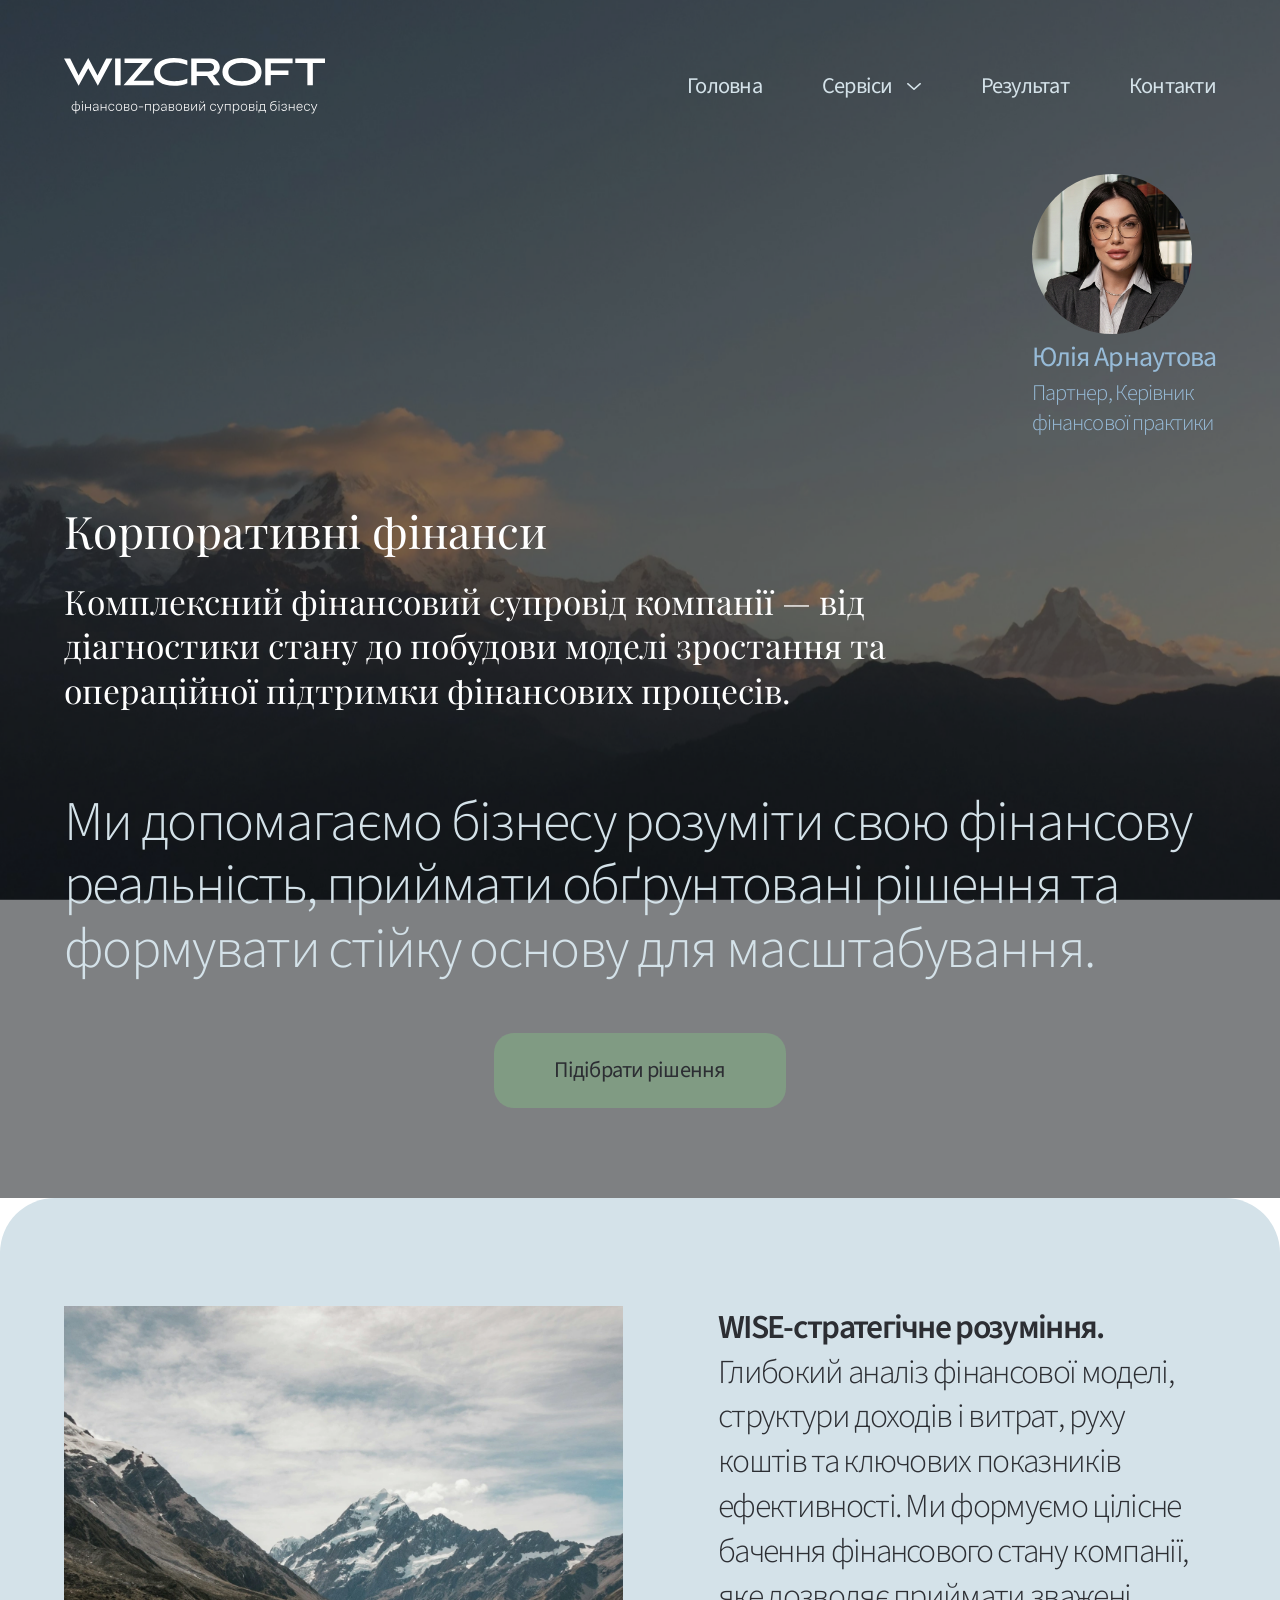
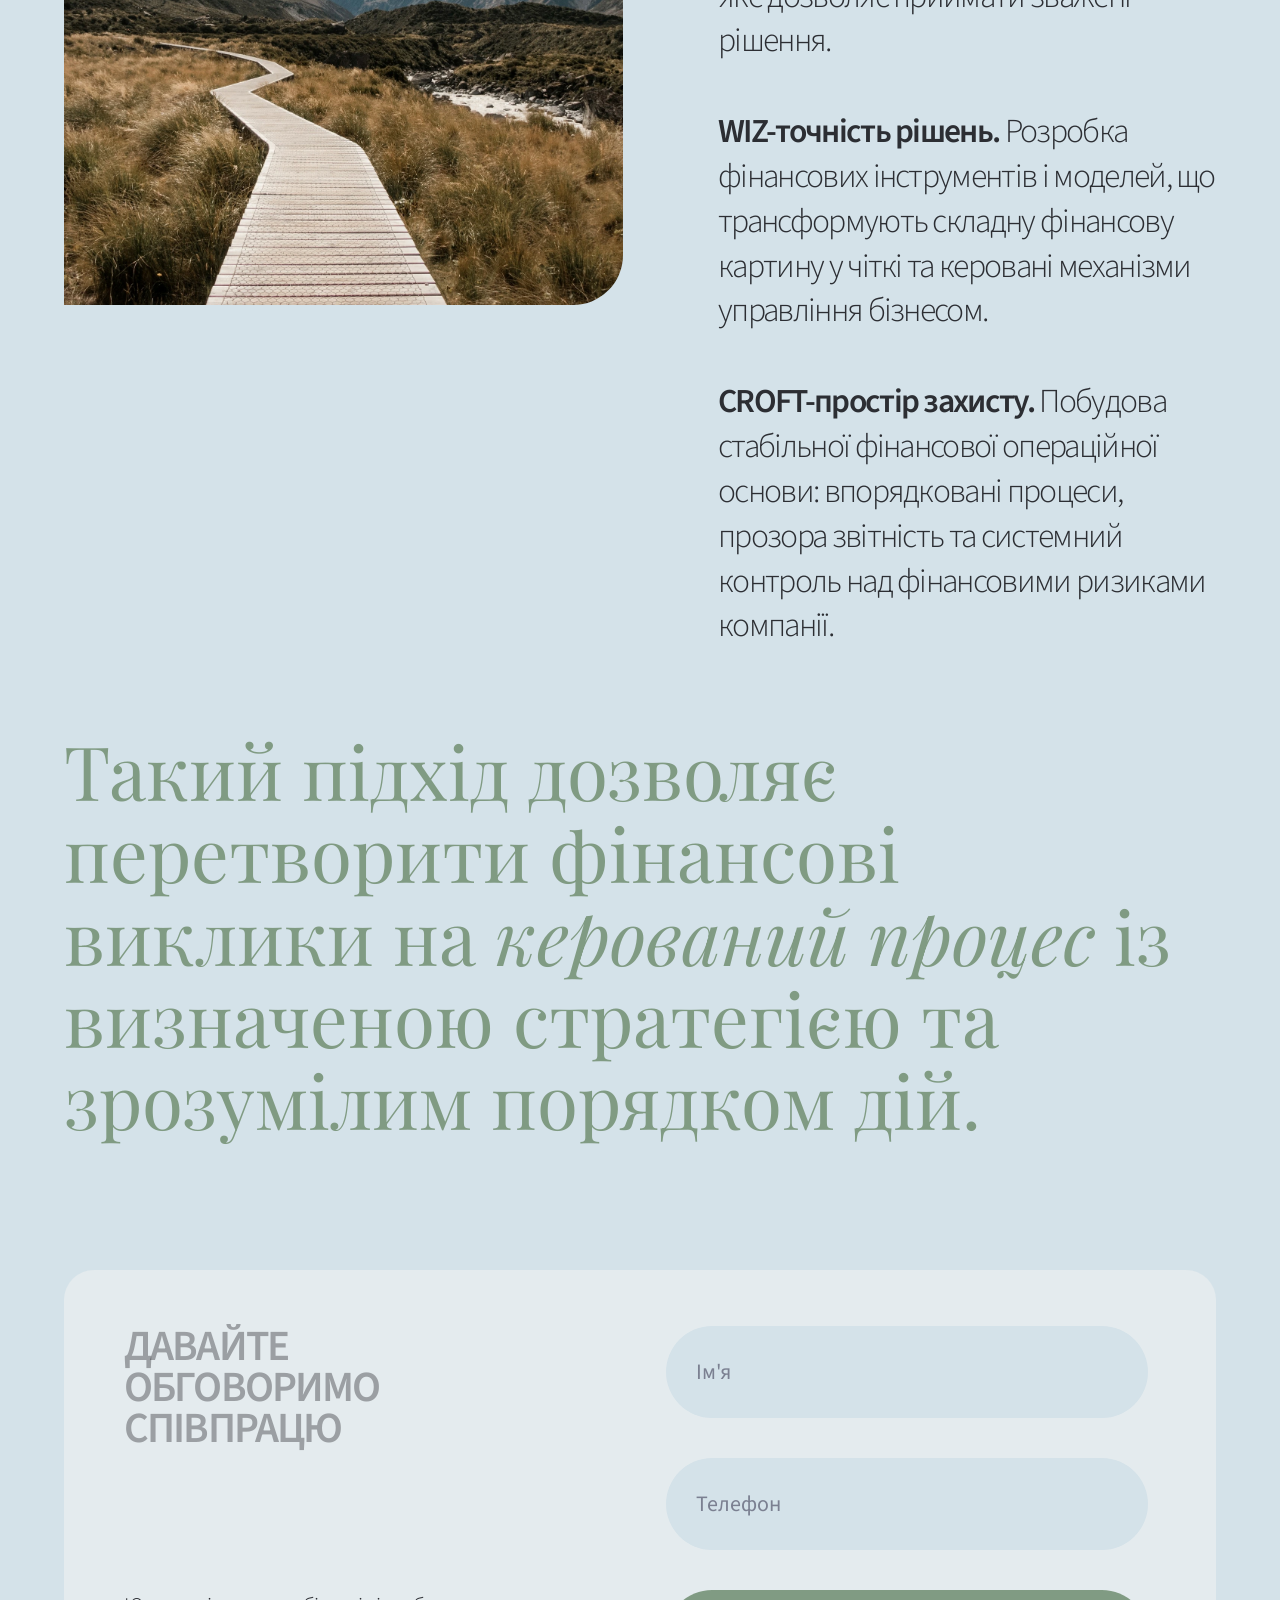
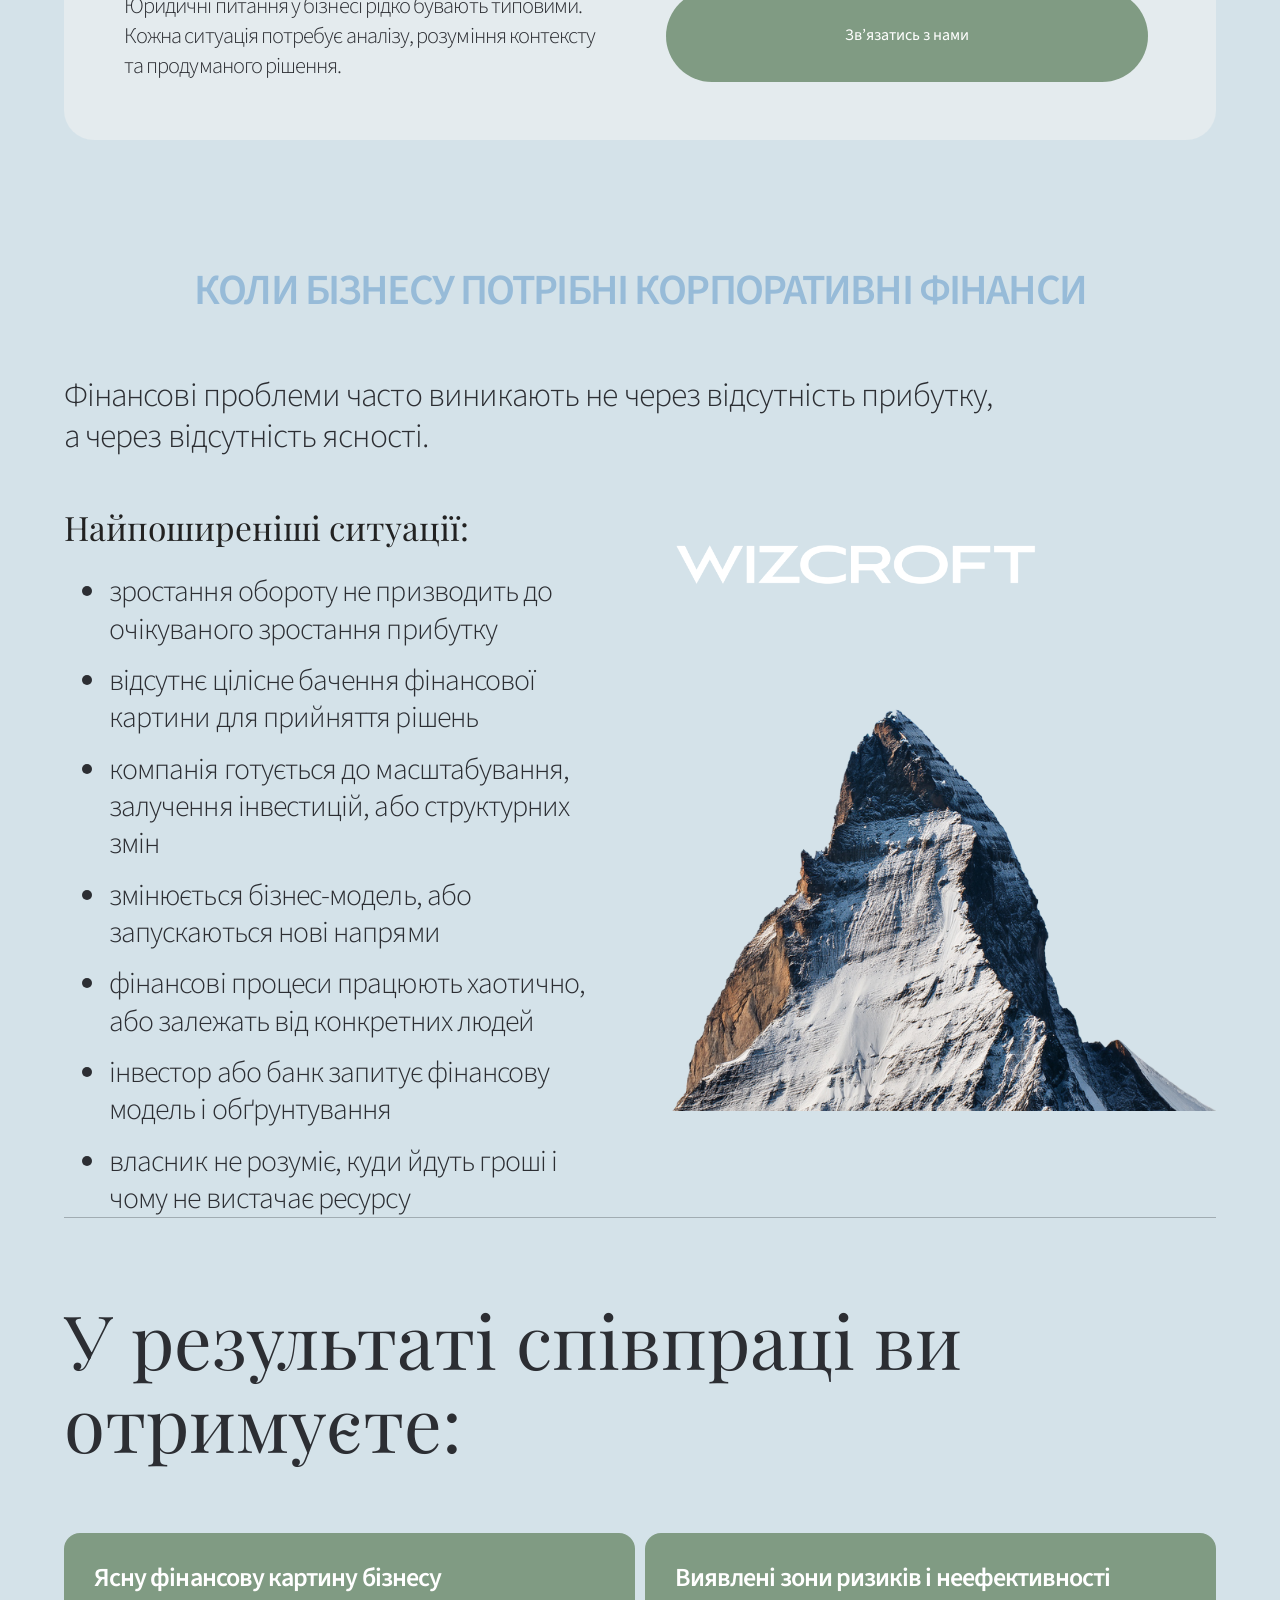
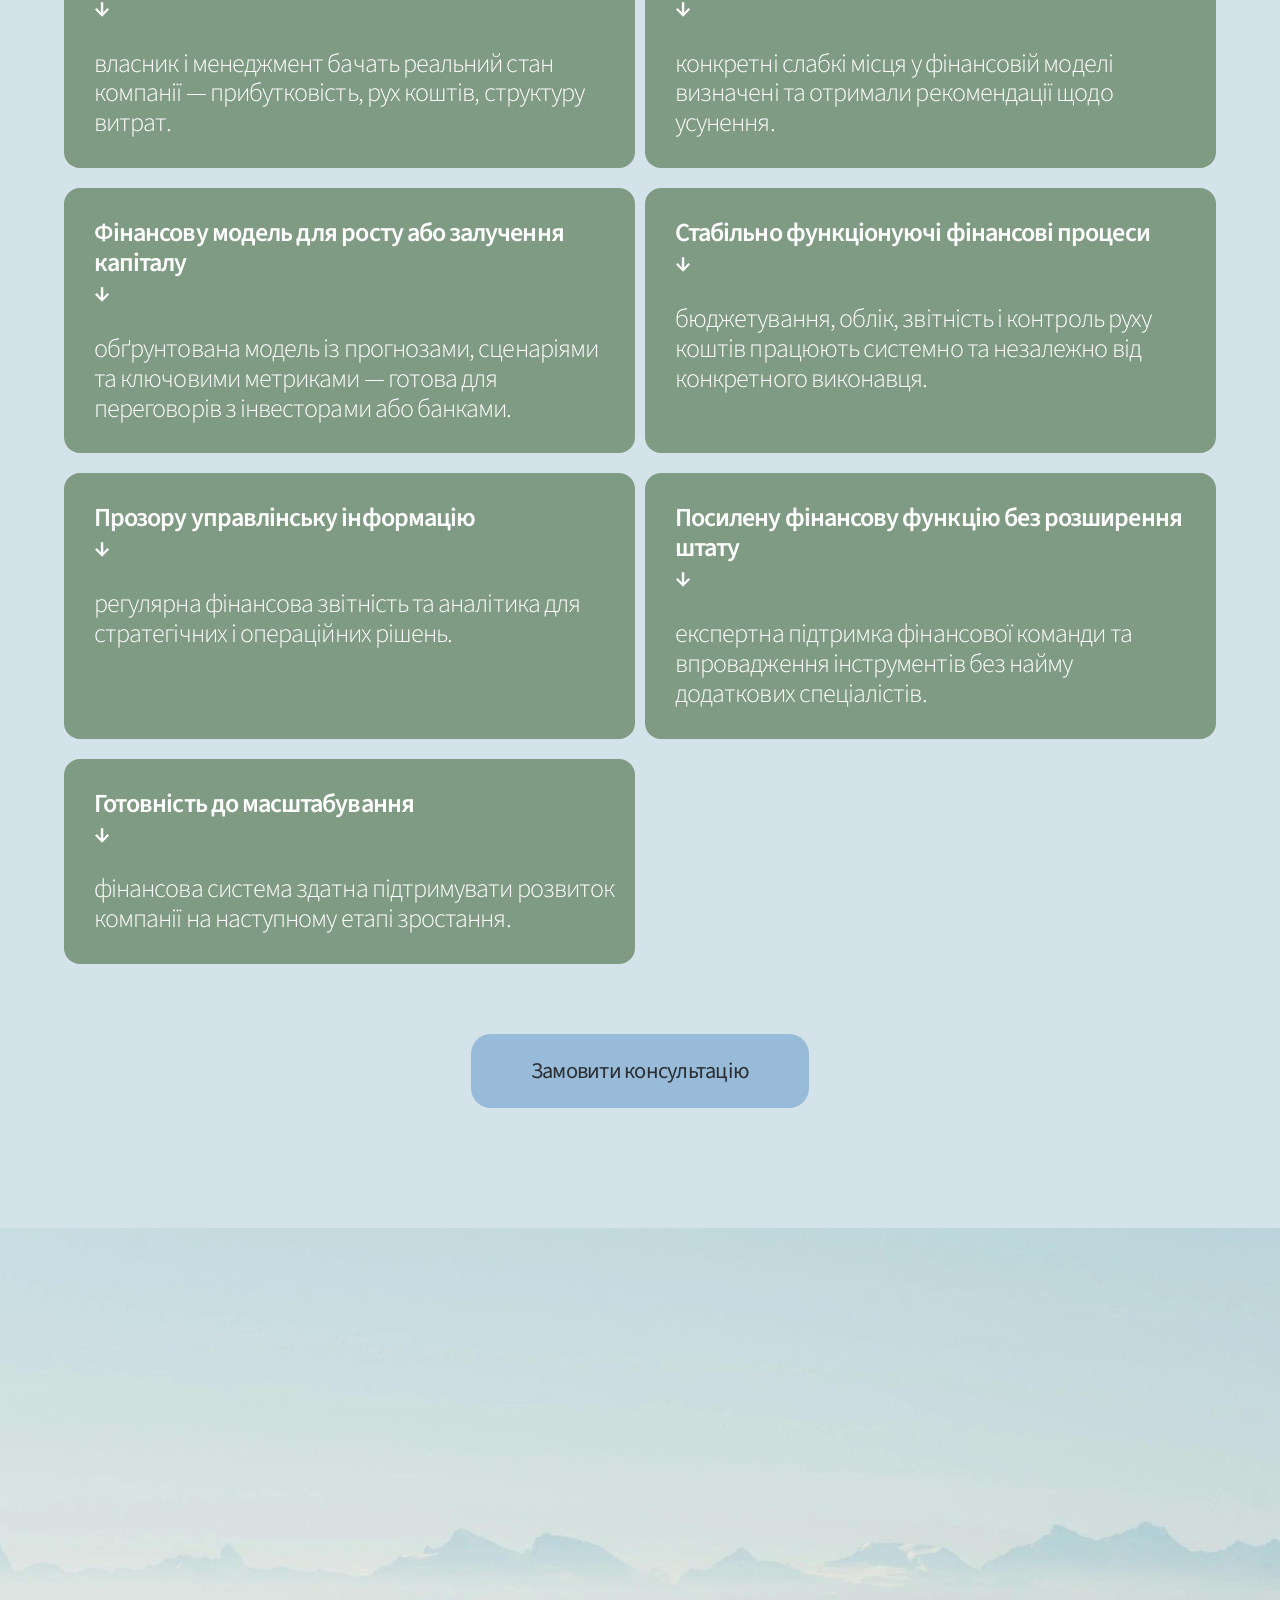
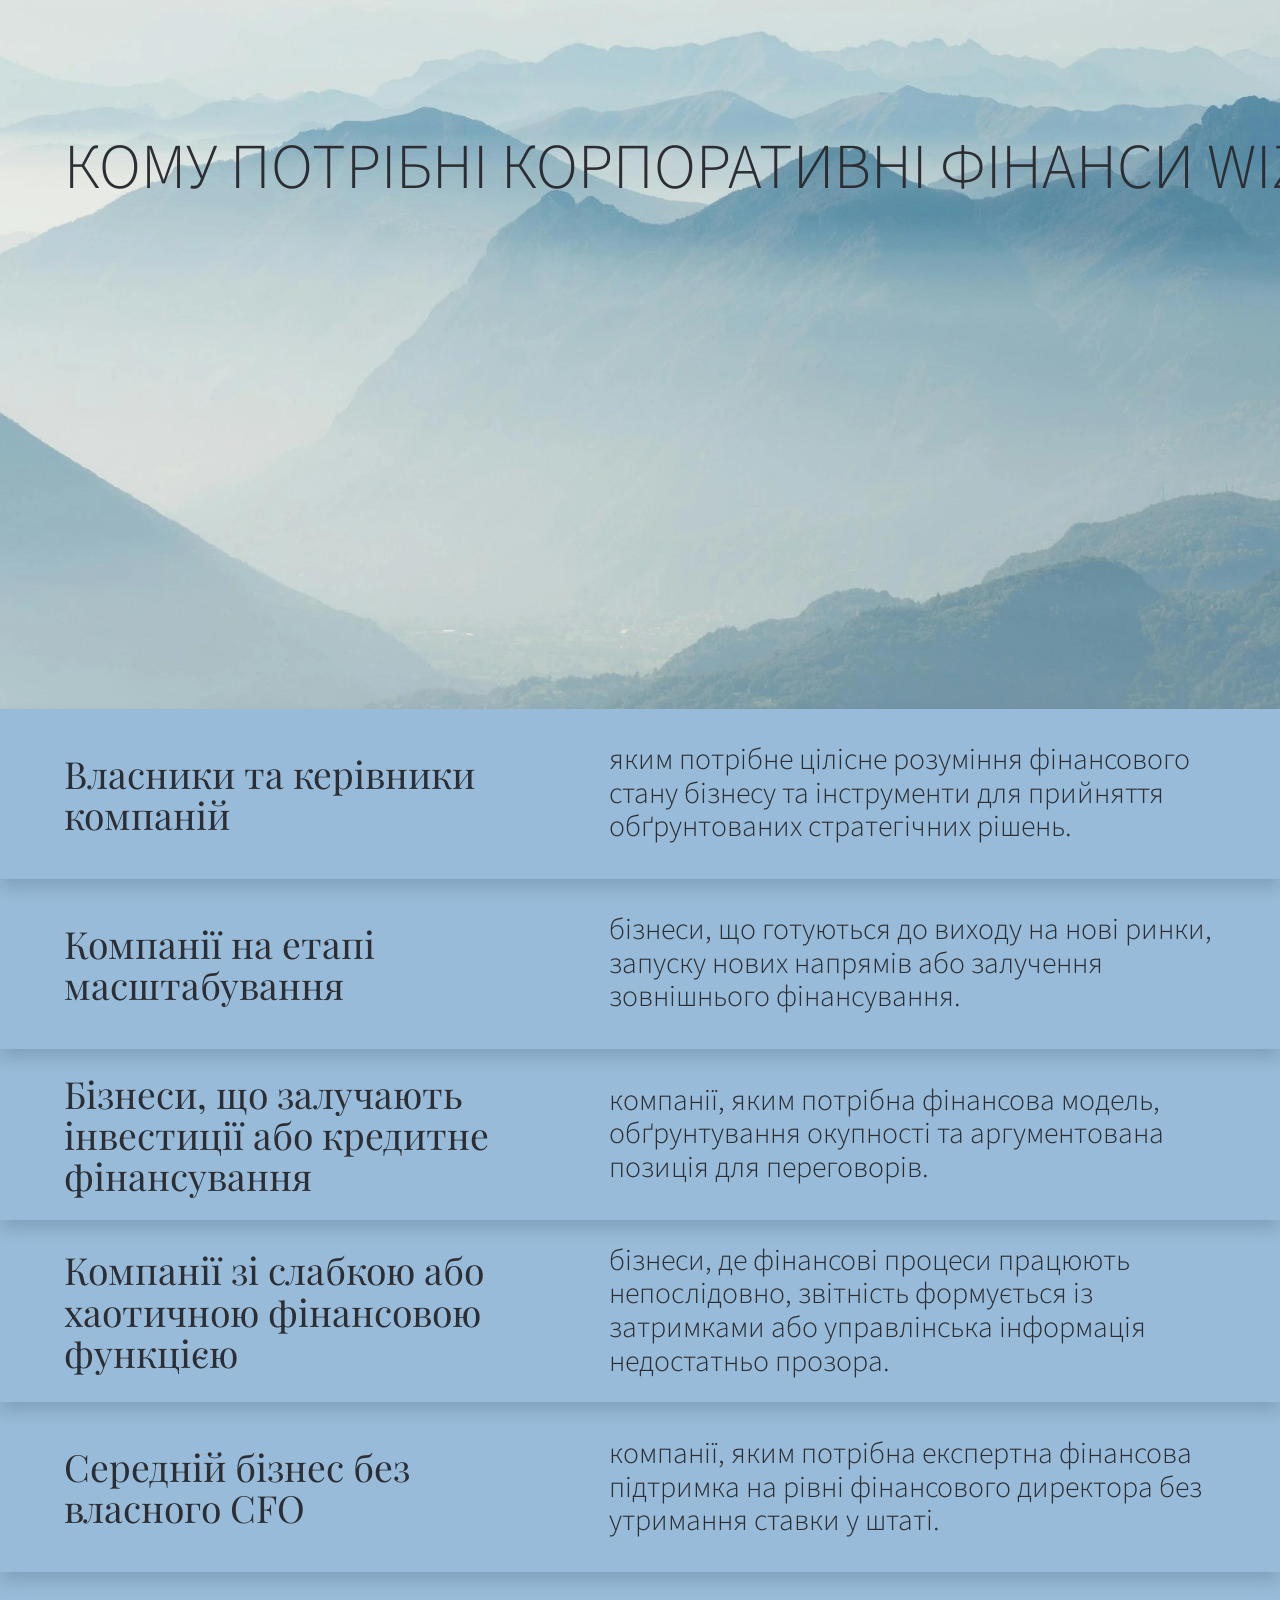
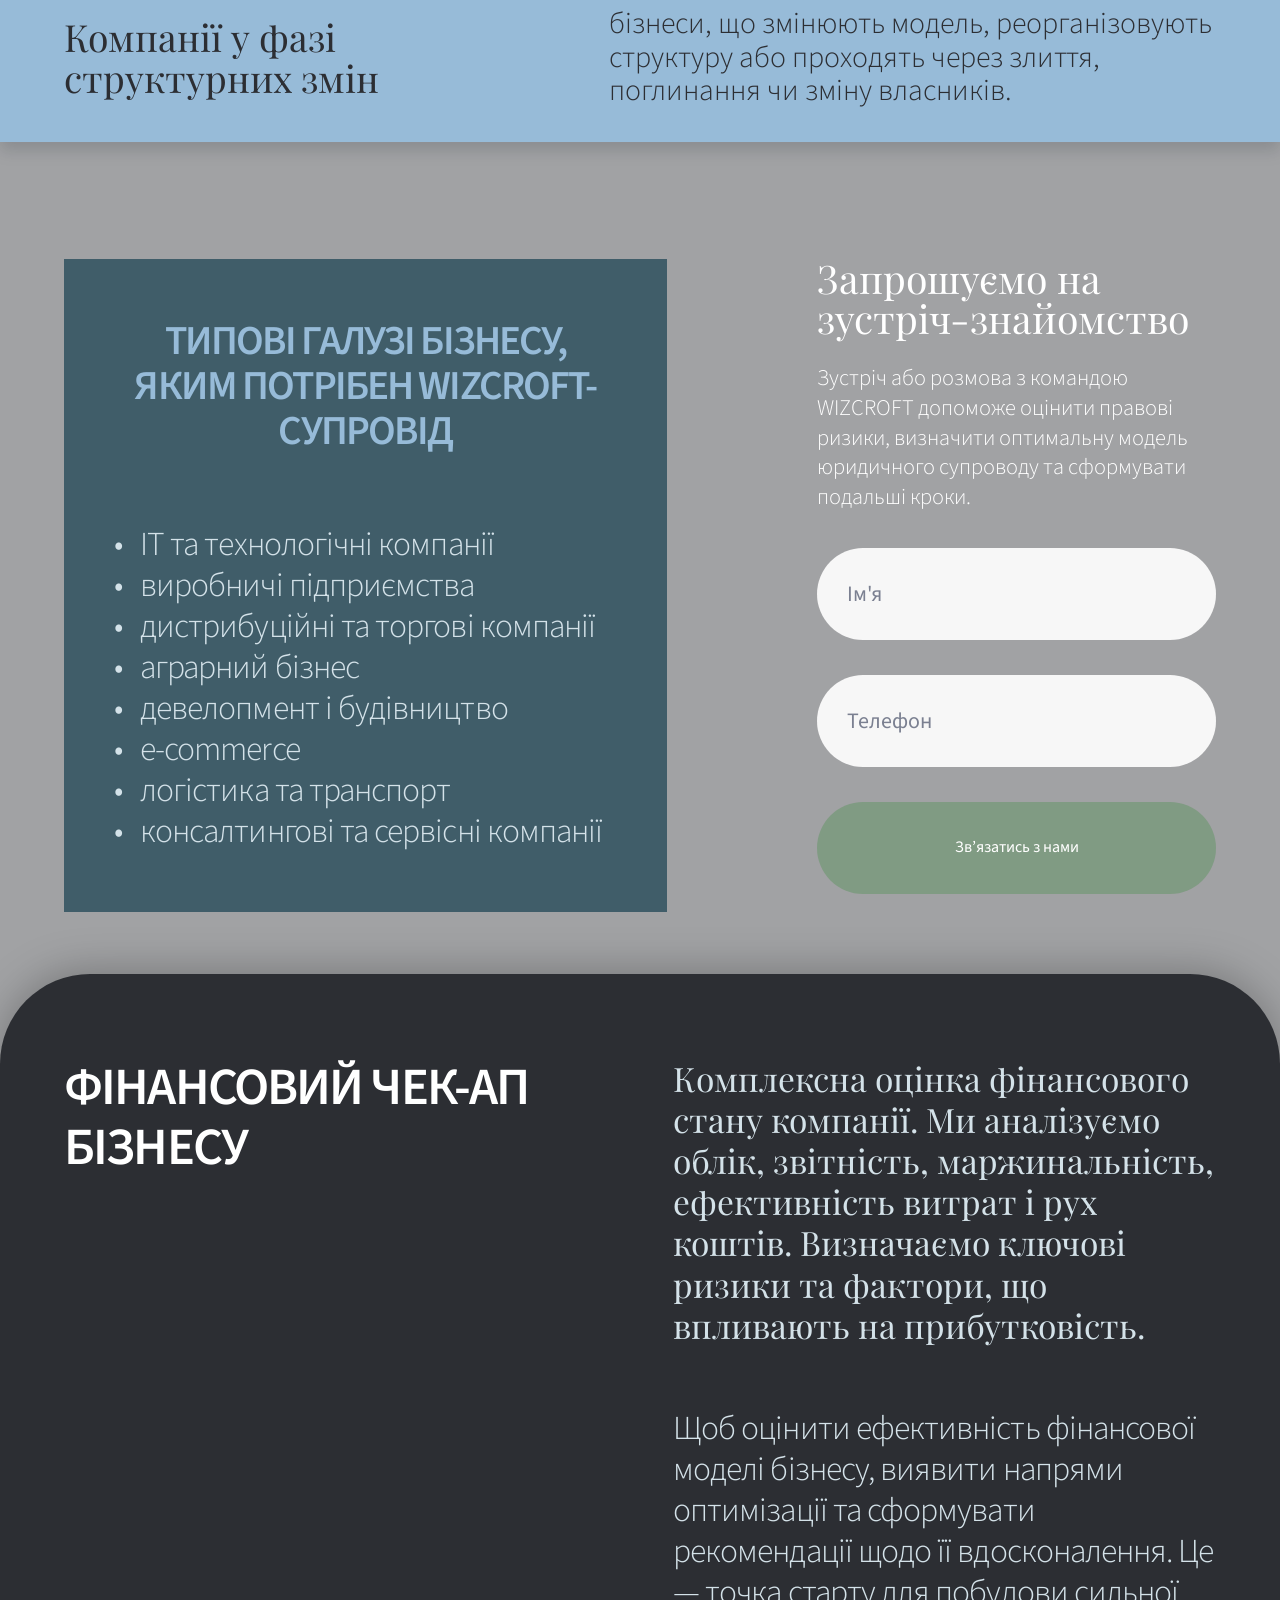
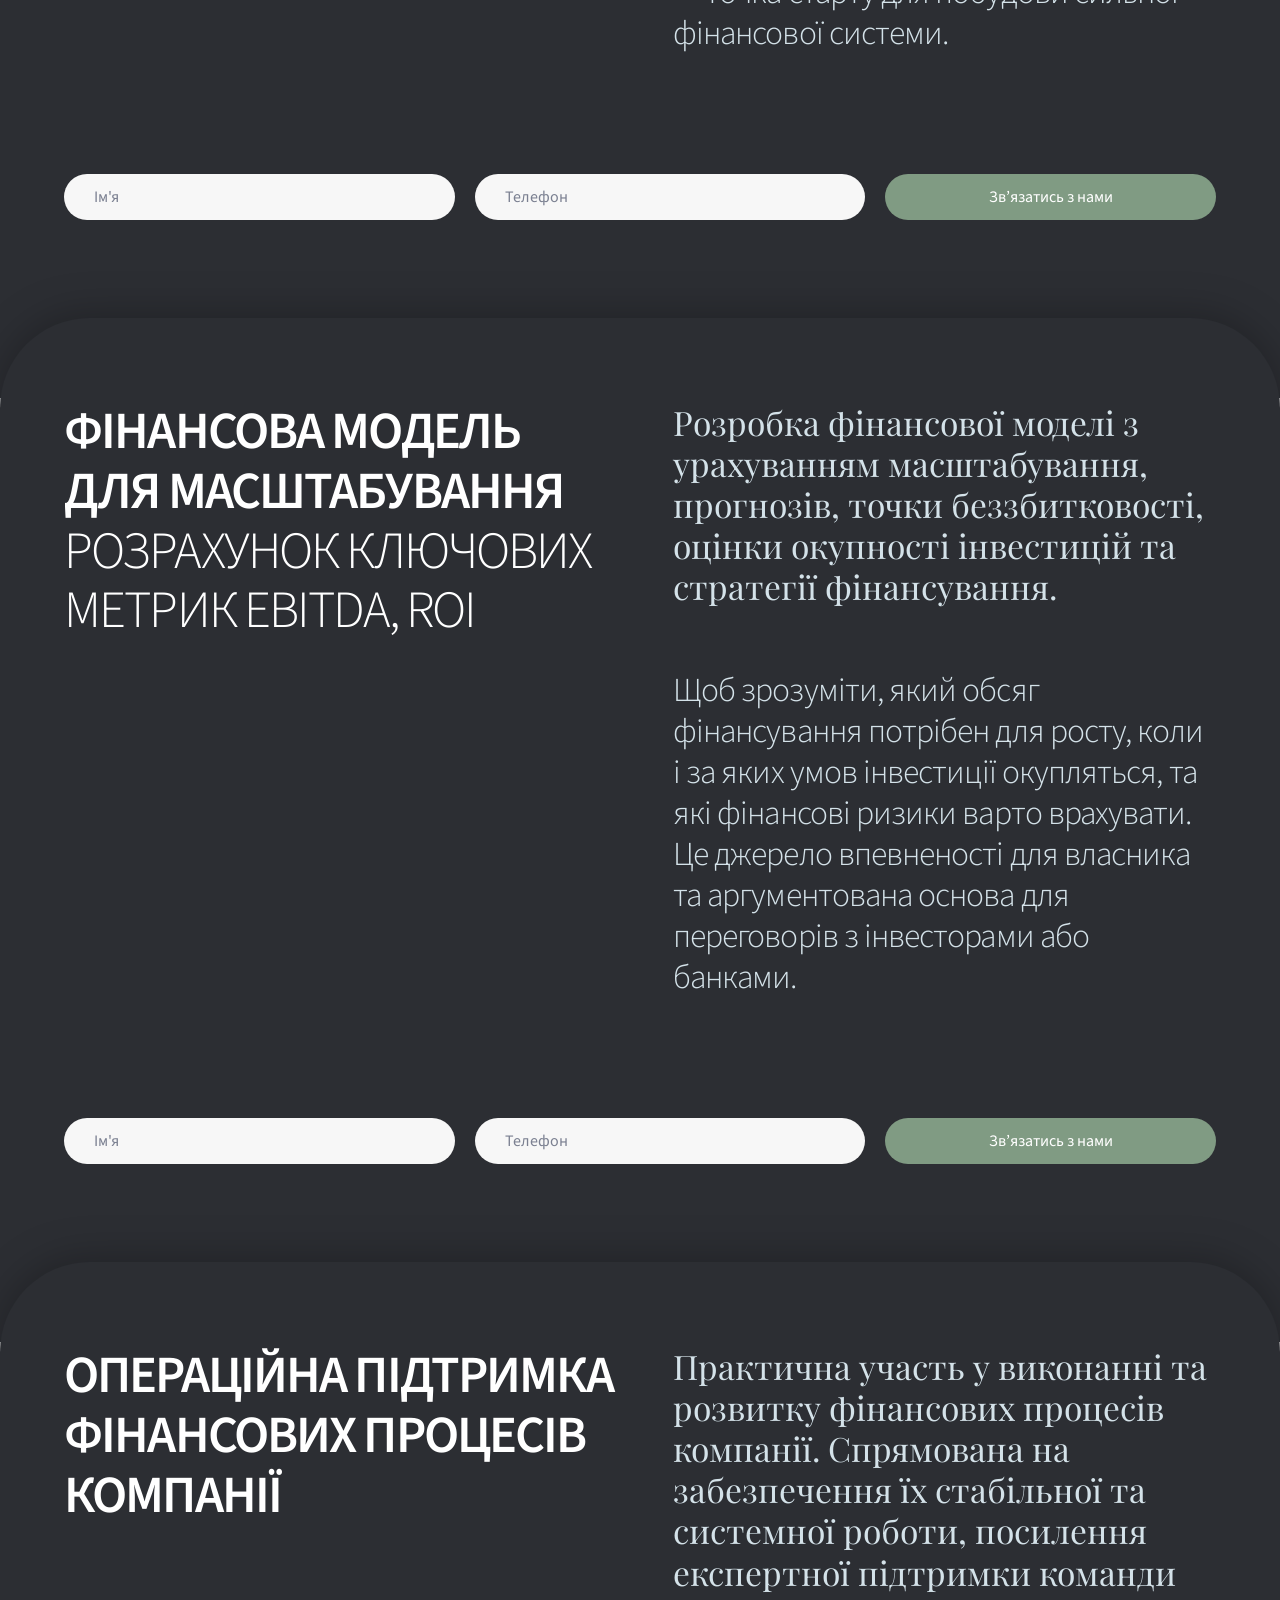
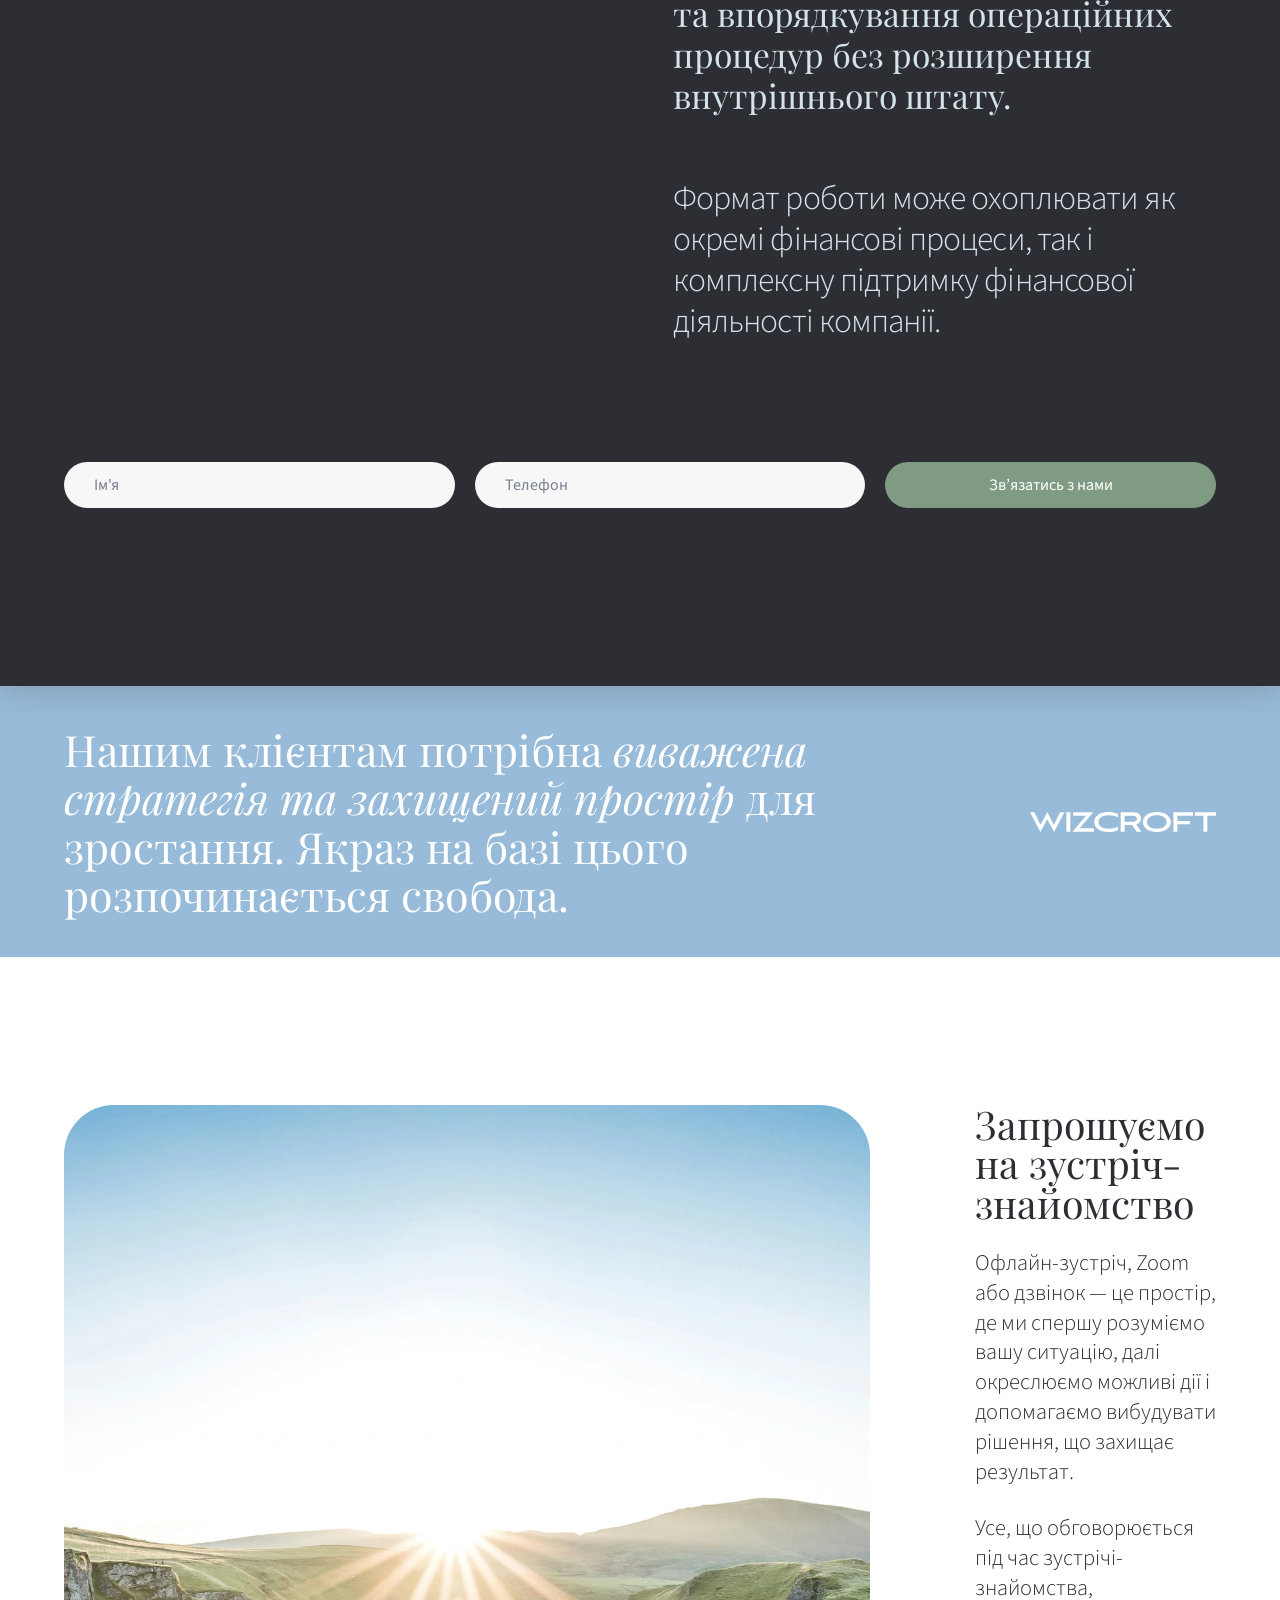
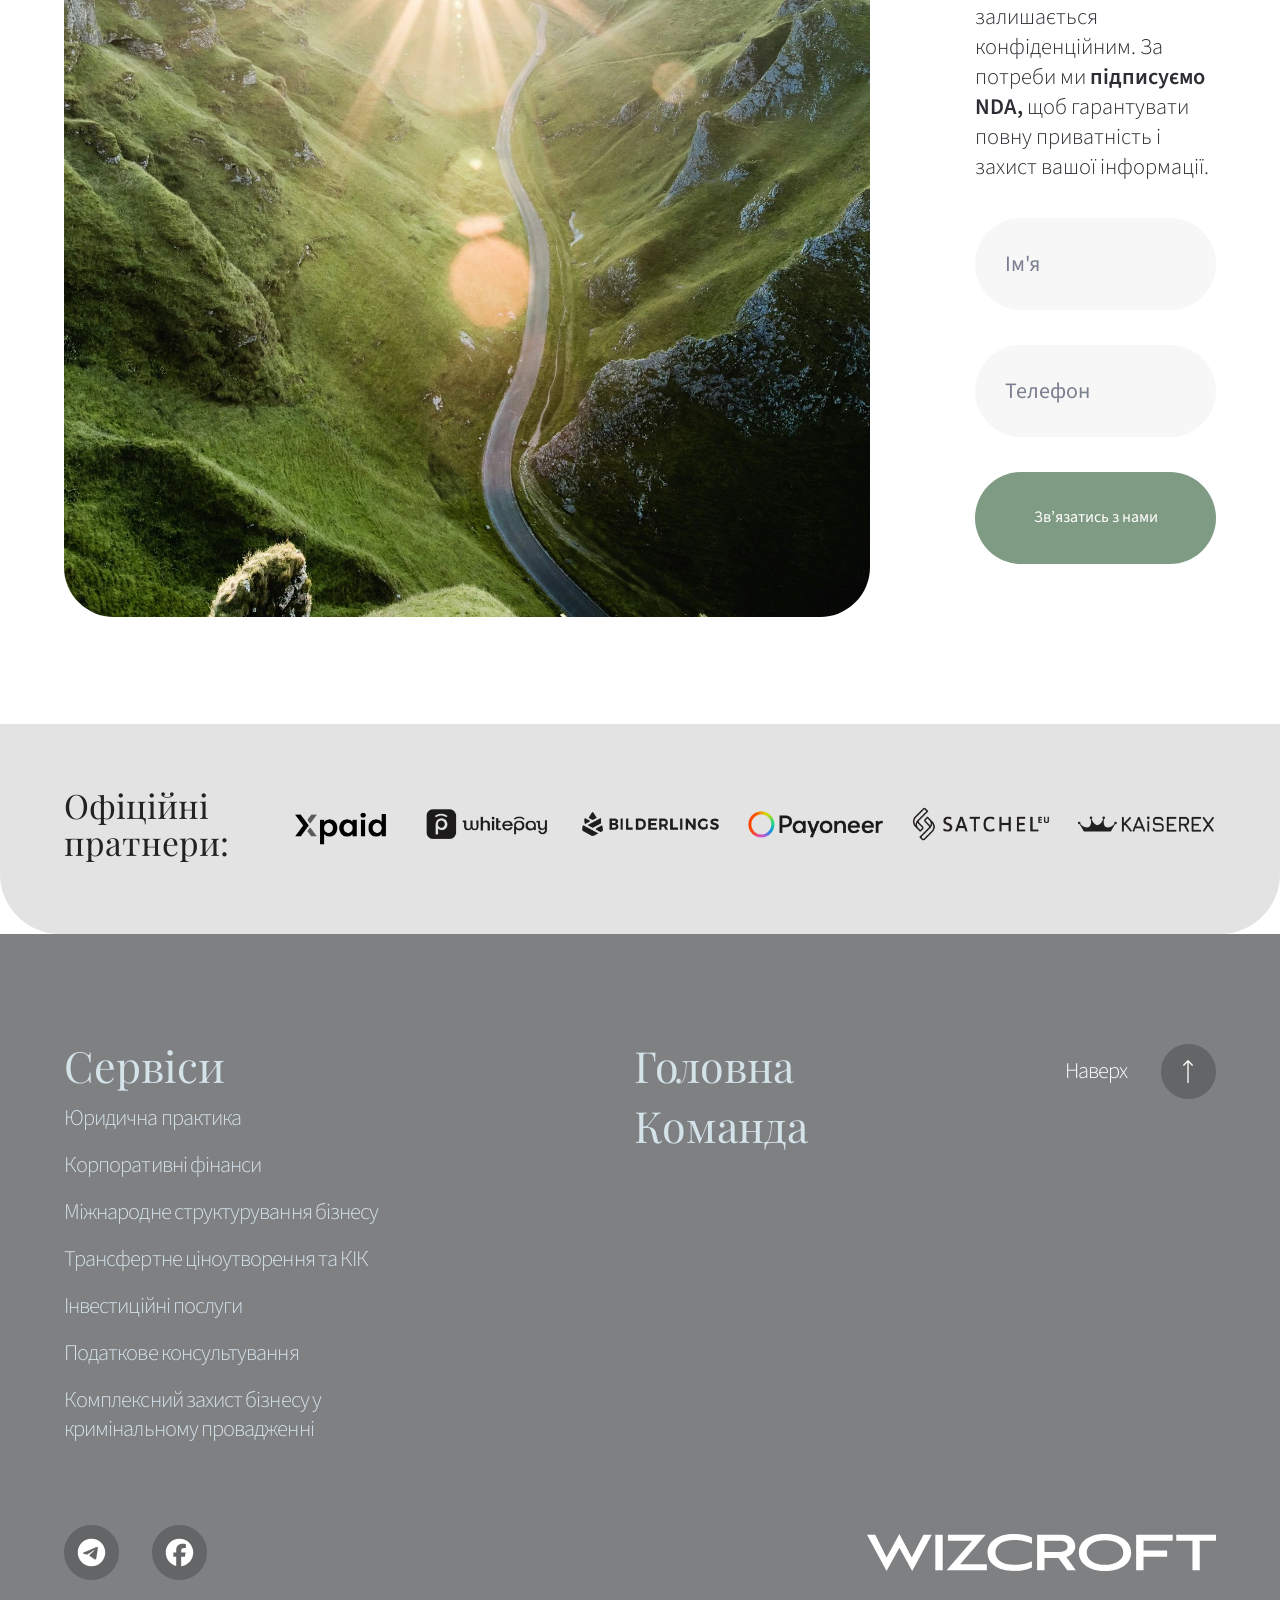
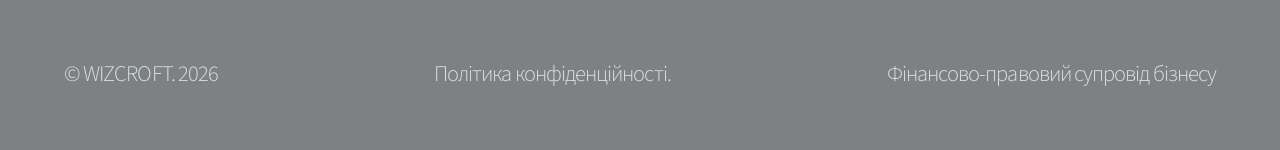
==== corporate.html @ ee38e9ab "new pages" ====
<!DOCTYPE html>
<html lang="uk">
<head>
  <meta charset="UTF-8">
  <meta name="viewport" content="width=device-width, initial-scale=1.0">
  <title>WIZCROFT — Корпоративні фінанси</title>
  <meta name="description" content="Комплексний фінансовий супровід компанії — від діагностики стану до побудови моделі зростання та операційної підтримки фінансових процесів.">
  <link rel="icon" href="favicon.ico" sizes="any">
  <link rel="stylesheet" href="css/fonts.css">
  <link rel="stylesheet" href="css/style.css">
</head>
<!-- page-corp swaps the shared fixed background to the corporate (mountain) image -->
<body class="page-legal page-corp">
  <div class="fixed-bg" aria-hidden="true"></div>

  <div class="page">

    <!-- ============================ HERO ============================ -->
    <header class="hero hero--legal">
      <div class="hero__overlay" aria-hidden="true"></div>

      <div class="hero__inner container">
        <div class="hero__bar">
          <a href="index.html" class="hero__logo" aria-label="WIZCROFT — на головну">
            <img src="img/logo/logo-header.svg" alt="WIZCROFT">
          </a>
          <button class="nav-toggle" id="nav-toggle" aria-label="Меню" aria-expanded="false" aria-controls="hero-nav">
            <span></span><span></span><span></span>
          </button>
          <nav class="hero__nav" id="hero-nav" aria-label="Головне меню">
            <a href="index.html" class="nav__item">Головна</a>
            <span class="nav__services">
              <span class="nav__item nav__item--services">Сервіси</span>
              <span class="hero__chevron" aria-hidden="true"><img src="img/icons/chevron.svg" alt="" width="14" height="7"></span>
              <ul class="services-menu">
                <li><a href="legal.html">Юридична практика</a></li>
                <li><a href="corporate.html">Корпоративні фінанси</a></li>
                <li><a href="international.html">Міжнародне структурування бізнесу</a></li>
                <li><a href="tcu-kik.html">Трансфертне ціноутворення та КІК</a></li>
                <li><a href="investment.html">Інвестиційні послуги</a></li>
                <li><a href="index.html">Податкове консультування</a></li>
                <li><a href="index.html">Комплексний захист бізнесу у кримінальному провадженні</a></li>
              </ul>
            </span>
            <a href="#result" class="nav__item">Результат</a>
            <a href="#contacts" class="nav__item">Контакти</a>
          </nav>
        </div>

        <div class="hero__content hero__content--legal">
          <div class="hero__main">
            <h1 class="lhero__title">Корпоративні фінанси</h1>
            <p class="lhero__sub">Комплексний фінансовий супровід компанії — від діагностики стану до побудови моделі зростання та операційної підтримки фінансових процесів.</p>
            <p class="lhero__lead">Ми допомагаємо бізнесу розуміти свою фінансову реальність, приймати обґрунтовані рішення та формувати стійку основу для масштабування.</p>
            <a href="#contacts" class="btn btn--green hero__cta">Підібрати рішення</a>
          </div>
          <aside class="founder founder--circle">
            <img src="img/team/Юлія Арнаутова.webp" alt="Юлія Арнаутова, Партнер, Керівник фінансової практики" class="founder__img" width="160" height="160">
            <p class="founder__name">Юлія Арнаутова</p>
            <p class="founder__role">Партнер, Керівник<br>фінансової практики</p>
          </aside>
        </div>
      </div>
    </header>

    <main>
    <!-- ============================ BLOCK 2 — APPROACH + BENEFITS ============================ -->
    <section class="intro intro--corp" id="result">
      <div class="intro__inner container">
        <div class="intro__top">
          <div class="intro__img2 intro__img2--legal">
            <img src="img/bg/Image-corp-2.png" alt="Фінансовий супровід бізнесу WIZCROFT" loading="lazy">
          </div>
          <div class="intro__paras lpoints">
            <p class="lpoint"><span class="w-ss-semibold">WISE-стратегічне розуміння.</span><span class="w-ss-light"> Глибокий аналіз фінансової моделі, структури доходів і витрат, руху коштів та ключових показників ефективності. Ми формуємо цілісне бачення фінансового стану компанії, яке дозволяє приймати зважені рішення.</span></p>
            <p class="lpoint"><span class="w-ss-semibold">WIZ-точність рішень.</span><span class="w-ss-light"> Розробка фінансових інструментів і моделей, що трансформують складну фінансову картину у чіткі та керовані механізми управління бізнесом.</span></p>
            <p class="lpoint"><span class="w-ss-semibold">CROFT-простір захисту. </span><span class="w-ss-light">Побудова стабільної фінансової операційної основи: впорядковані процеси, прозора звітність та системний контроль над фінансовими ризиками компанії.</span></p>
          </div>
        </div>

        <h2 class="intro__headline lquote">Такий підхід дозволяє перетворити фінансові виклики на <span class="w-pf-italic">керований процес</span> із визначеною стратегією та зрозумілим порядком дій.</h2>

        <!-- cowork CTA card -->
        <div class="cowork">
          <div class="cowork__text">
            <h3 class="cowork__title">давайте<br>обговоримо<br>співпрацю</h3>
            <p class="cowork__lead">Юридичні питання у бізнесі рідко бувають типовими. Кожна ситуація потребує аналізу, розуміння контексту та продуманого рішення.</p>
          </div>
          <form class="cowork__form contact-form js-w3form" action="https://api.web3forms.com/submit" method="POST" novalidate>
            <input type="hidden" name="access_key" value="YOUR_ACCESS_KEY_HERE">
            <input type="hidden" name="subject" value="Заявка: Корпоративні фінанси (співпраця)">
            <input type="checkbox" name="botcheck" class="visually-hidden" style="display:none" tabindex="-1" autocomplete="off">
            <div class="field"><input type="text" name="name" class="field__input field__input--light" placeholder="Ім'я" required autocomplete="name"></div>
            <div class="field"><input type="tel" name="phone" class="field__input field__input--light" placeholder="Телефон" required autocomplete="tel" inputmode="tel"></div>
            <button type="submit" class="form__submit">Зв’язатись з нами</button>
            <p class="form__result" role="status" aria-live="polite"></p>
          </form>
        </div>

        <!-- when the business needs corporate finance -->
        <div class="when">
          <h2 class="when__title">Коли бізнесу потрібні корпоративні фінанси</h2>
          <p class="when__intro">Фінансові проблеми часто виникають не через відсутність прибутку, а через відсутність ясності.</p>
          <div class="when__cols">
            <div class="when__cases">
              <p class="when__label">Найпоширеніші ситуації:</p>
              <ul class="when__list">
                <li>зростання обороту не призводить до очікуваного зростання прибутку</li>
                <li>відсутнє цілісне бачення фінансової картини для прийняття рішень</li>
                <li>компанія готується до масштабування, залучення інвестицій, або структурних змін</li>
                <li>змінюється бізнес-модель, або запускаються нові напрями</li>
                <li>фінансові процеси працюють хаотично, або залежать від конкретних людей</li>
                <li>інвестор або банк запитує фінансову модель і обґрунтування</li>
                <li>власник не розуміє, куди йдуть гроші і чому не вистачає ресурсу</li>
              </ul>
            </div>
            <div class="when__illus">
              <img src="img/bg/corp-chart-1.png" alt="Приклад фінансової аналітики" class="when__illus-base" loading="lazy">
              <img src="img/bg/corp-chart-2.png" alt="" aria-hidden="true" class="when__illus-card" loading="lazy">
            </div>
          </div>
        </div>

        <hr class="when__divider">

        <h2 class="intro__headline lresult-title">У результаті співпраці ви отримуєте:</h2>

        <div class="benefit-grid">
          <article class="benefit-card">
            <h3 class="benefit-card__title">Ясну фінансову картину бізнесу<span class="benefit-card__arrow">↓</span></h3>
            <p class="benefit-card__text">власник і менеджмент бачать реальний стан компанії — прибутковість, рух коштів, структуру витрат.</p>
          </article>
          <article class="benefit-card">
            <h3 class="benefit-card__title">Виявлені зони ризиків і неефективності<span class="benefit-card__arrow">↓</span></h3>
            <p class="benefit-card__text">конкретні слабкі місця у фінансовій моделі визначені та отримали рекомендації щодо усунення.</p>
          </article>
          <article class="benefit-card">
            <h3 class="benefit-card__title">Фінансову модель для росту або залучення капіталу<span class="benefit-card__arrow">↓</span></h3>
            <p class="benefit-card__text">обґрунтована модель із прогнозами, сценаріями та ключовими метриками — готова для переговорів з інвесторами або банками.</p>
          </article>
          <article class="benefit-card">
            <h3 class="benefit-card__title">Стабільно функціонуючі фінансові процеси<span class="benefit-card__arrow">↓</span></h3>
            <p class="benefit-card__text">бюджетування, облік, звітність і контроль руху коштів працюють системно та незалежно від конкретного виконавця.</p>
          </article>
          <article class="benefit-card">
            <h3 class="benefit-card__title">Прозору управлінську інформацію<span class="benefit-card__arrow">↓</span></h3>
            <p class="benefit-card__text">регулярна фінансова звітність та аналітика для стратегічних і операційних рішень.</p>
          </article>
          <article class="benefit-card">
            <h3 class="benefit-card__title">Посилену фінансову функцію без розширення штату<span class="benefit-card__arrow">↓</span></h3>
            <p class="benefit-card__text">експертна підтримка фінансової команди та впровадження інструментів без найму додаткових спеціалістів.</p>
          </article>
          <article class="benefit-card">
            <h3 class="benefit-card__title">Готовність до масштабування<span class="benefit-card__arrow">↓</span></h3>
            <p class="benefit-card__text">фінансова система здатна підтримувати розвиток компанії на наступному етапі зростання.</p>
          </article>
        </div>

        <a href="#contacts" class="btn btn--blue intro__cta">Замовити консультацію</a>
      </div>
    </section>

    <!-- ============================ AUDIENCE BAND (image) ============================ -->
    <section class="audience-band">
      <div class="audience-band__inner container">
        <h2 class="audience-band__title">Кому потрібні корпоративні фінанси WIZCROFT</h2>
        <p class="audience-band__text">Послуга орієнтована на компанії, для яких фінансова прозорість і керованість безпосередньо впливають на якість рішень, стабільність бізнесу та можливості для зростання. <span class="w-ss-semibold">Найчастіше до нас звертаються:</span></p>
      </div>
    </section>

    <!-- ============================ AUDIENCE BARS ============================ -->
    <div class="aud-list">
      <div class="aud-bar"><div class="aud-bar__inner container">
        <h3 class="aud-bar__title">Власники та керівники компаній</h3>
        <p class="aud-bar__text">яким потрібне цілісне розуміння фінансового стану бізнесу та інструменти для прийняття обґрунтованих стратегічних рішень.</p>
      </div></div>
      <div class="aud-bar"><div class="aud-bar__inner container">
        <h3 class="aud-bar__title">Компанії на етапі масштабування</h3>
        <p class="aud-bar__text">бізнеси, що готуються до виходу на нові ринки, запуску нових напрямів або залучення зовнішнього фінансування.</p>
      </div></div>
      <div class="aud-bar"><div class="aud-bar__inner container">
        <h3 class="aud-bar__title">Бізнеси, що залучають інвестиції або кредитне фінансування</h3>
        <p class="aud-bar__text">компанії, яким потрібна фінансова модель, обґрунтування окупності та аргументована позиція для переговорів.</p>
      </div></div>
      <div class="aud-bar"><div class="aud-bar__inner container">
        <h3 class="aud-bar__title">Компанії зі слабкою або хаотичною фінансовою функцією</h3>
        <p class="aud-bar__text">бізнеси, де фінансові процеси працюють непослідовно, звітність формується із затримками або управлінська інформація недостатньо прозора.</p>
      </div></div>
      <div class="aud-bar"><div class="aud-bar__inner container">
        <h3 class="aud-bar__title">Середній бізнес без власного CFO</h3>
        <p class="aud-bar__text">компанії, яким потрібна експертна фінансова підтримка на рівні фінансового директора без утримання ставки у штаті.</p>
      </div></div>
      <div class="aud-bar"><div class="aud-bar__inner container">
        <h3 class="aud-bar__title">Компанії у фазі структурних змін</h3>
        <p class="aud-bar__text">бізнеси, що змінюють модель, реорганізовують структуру або проходять через злиття, поглинання чи зміну власників.</p>
      </div></div>
    </div>

    <!-- ============================ PARALLAX GAP ============================ -->
    <section class="parallax-gap">
      <div class="parallax-gap__inner container">
        <aside class="industries">
          <h2 class="industries__title">Типові галузі бізнесу, яким потрібен WIZCROFT-супровід</h2>
          <ul class="industries__list">
            <li>IT та технологічні компанії</li>
            <li>виробничі підприємства</li>
            <li>дистрибуційні та торгові компанії</li>
            <li>аграрний бізнес</li>
            <li>девелопмент і будівництво</li>
            <li>e-commerce</li>
            <li>логістика та транспорт</li>
            <li>консалтингові та сервісні компанії</li>
          </ul>
        </aside>
        <div class="meeting">
          <h2 class="meeting__title">Запрошуємо на зустріч-знайомство</h2>
          <p class="meeting__text">Зустріч або розмова з командою WIZCROFT допоможе оцінити правові ризики, визначити оптимальну модель юридичного супроводу та сформувати подальші кроки.</p>
          <form class="contact-form js-w3form" action="https://api.web3forms.com/submit" method="POST" novalidate>
            <input type="hidden" name="access_key" value="YOUR_ACCESS_KEY_HERE">
            <input type="hidden" name="subject" value="Заявка: Корпоративні фінанси (зустріч)">
            <input type="checkbox" name="botcheck" class="visually-hidden" style="display:none" tabindex="-1" autocomplete="off">
            <div class="field"><input type="text" name="name" class="field__input" placeholder="Ім'я" required autocomplete="name"></div>
            <div class="field"><input type="tel" name="phone" class="field__input" placeholder="Телефон" required autocomplete="tel" inputmode="tel"></div>
            <button type="submit" class="form__submit">Зв’язатись з нами</button>
            <p class="form__result" role="status" aria-live="polite"></p>
          </form>
        </div>
      </div>
    </section>

    <!-- ============================ SERVICE PANELS (dark, stacked) ============================ -->
    <div class="svc-stack">
      <section class="svc-block">
        <div class="svc-block__inner container">
          <div class="svc-block__cols">
            <h2 class="svc-block__title">Фінансовий чек-ап бізнесу</h2>
            <div class="svc-block__body">
              <p class="svc-block__desc">Комплексна оцінка фінансового стану компанії. Ми аналізуємо облік, звітність, маржинальність, ефективність витрат і рух коштів. Визначаємо ключові ризики та фактори, що впливають на прибутковість.</p>
              <p class="svc-block__note">Щоб оцінити ефективність фінансової моделі бізнесу, виявити напрями оптимізації та сформувати рекомендації щодо її вдосконалення. Це — точка старту для побудови сильної фінансової системи.</p>
            </div>
          </div>
          <form class="svc-form js-w3form" action="https://api.web3forms.com/submit" method="POST" novalidate>
            <input type="hidden" name="access_key" value="YOUR_ACCESS_KEY_HERE">
            <input type="hidden" name="subject" value="Заявка: Фінансовий чек-ап бізнесу">
            <input type="checkbox" name="botcheck" class="visually-hidden" style="display:none" tabindex="-1" autocomplete="off">
            <input type="text" name="name" class="svc-form__input" placeholder="Ім'я" required autocomplete="name">
            <input type="tel" name="phone" class="svc-form__input" placeholder="Телефон" required autocomplete="tel" inputmode="tel">
            <button type="submit" class="svc-form__submit">Зв’язатись з нами</button>
            <p class="form__result" role="status" aria-live="polite"></p>
          </form>
        </div>
      </section>

      <section class="svc-block">
        <div class="svc-block__inner container">
          <div class="svc-block__cols">
            <h2 class="svc-block__title">Фінансова модель для масштабування<span class="svc-block__title-sub">Розрахунок ключових метрик EBITDA, ROI</span></h2>
            <div class="svc-block__body">
              <p class="svc-block__desc">Розробка фінансової моделі з урахуванням масштабування, прогнозів, точки беззбитковості, оцінки окупності інвестицій та стратегії фінансування.</p>
              <p class="svc-block__note">Щоб зрозуміти, який обсяг фінансування потрібен для росту, коли і за яких умов інвестиції окупляться, та які фінансові ризики варто врахувати. Це джерело впевненості для власника та аргументована основа для переговорів з інвесторами або банками.</p>
            </div>
          </div>
          <form class="svc-form js-w3form" action="https://api.web3forms.com/submit" method="POST" novalidate>
            <input type="hidden" name="access_key" value="YOUR_ACCESS_KEY_HERE">
            <input type="hidden" name="subject" value="Заявка: Фінансова модель для масштабування">
            <input type="checkbox" name="botcheck" class="visually-hidden" style="display:none" tabindex="-1" autocomplete="off">
            <input type="text" name="name" class="svc-form__input" placeholder="Ім'я" required autocomplete="name">
            <input type="tel" name="phone" class="svc-form__input" placeholder="Телефон" required autocomplete="tel" inputmode="tel">
            <button type="submit" class="svc-form__submit">Зв’язатись з нами</button>
            <p class="form__result" role="status" aria-live="polite"></p>
          </form>
        </div>
      </section>

      <section class="svc-block">
        <div class="svc-block__inner container">
          <div class="svc-block__cols">
            <h2 class="svc-block__title">Операційна підтримка фінансових процесів компанії</h2>
            <div class="svc-block__body">
              <p class="svc-block__desc">Практична участь у виконанні та розвитку фінансових процесів компанії. Спрямована на забезпечення їх стабільної та системної роботи, посилення експертної підтримки команди та впорядкування операційних процедур без розширення внутрішнього штату.</p>
              <p class="svc-block__note">Формат роботи може охоплювати як окремі фінансові процеси, так і комплексну підтримку фінансової діяльності компанії.</p>
            </div>
          </div>
          <form class="svc-form js-w3form" action="https://api.web3forms.com/submit" method="POST" novalidate>
            <input type="hidden" name="access_key" value="YOUR_ACCESS_KEY_HERE">
            <input type="hidden" name="subject" value="Заявка: Операційна підтримка фінансових процесів">
            <input type="checkbox" name="botcheck" class="visually-hidden" style="display:none" tabindex="-1" autocomplete="off">
            <input type="text" name="name" class="svc-form__input" placeholder="Ім'я" required autocomplete="name">
            <input type="tel" name="phone" class="svc-form__input" placeholder="Телефон" required autocomplete="tel" inputmode="tel">
            <button type="submit" class="svc-form__submit">Зв’язатись з нами</button>
            <p class="form__result" role="status" aria-live="polite"></p>
          </form>
        </div>
      </section>
    </div>

    <!-- ============================ BLOCK 3 — FREEDOM (shared) ============================ -->
    <section class="freedom">
      <div class="freedom__inner container">
        <p class="freedom__quote">Нашим клієнтам потрібна <span class="w-pf-italic">виважена стратегія та захищений простір</span> для зростання. Якраз на базі цього розпочинається свобода. </p>
        <img src="img/icons/freedom-line.svg" alt="" class="freedom__line" loading="lazy" aria-hidden="true" width="186" height="20">
      </div>
    </section>

    <!-- ============================ BLOCK 4 — CONTACT (shared) ============================ -->
    <section class="block4" id="contacts">
      <div class="block4__inner container">
        <div class="contact">
          <div class="contact__media">
            <img src="img/bg/Image-form.webp" alt="Зустріч-знайомство з командою WIZCROFT" loading="lazy">
          </div>
          <div class="contact__body">
            <h2 class="contact__heading">Запрошуємо на зустріч-знайомство</h2>
            <p class="contact__intro">Офлайн-зустріч, Zoom або дзвінок — це простір, де ми спершу розуміємо вашу ситуацію, далі окреслюємо можливі дії і допомагаємо вибудувати рішення, що захищає результат.</p>
            <p class="contact__nda">Усе, що обговорюється під час зустрічі-знайомства, залишається конфіденційним. За потреби ми <span class="w-ss-semibold">підписуємо NDA, </span> щоб гарантувати повну приватність і захист вашої інформації.</p>
            <form class="contact-form js-w3form" action="https://api.web3forms.com/submit" method="POST" novalidate>
              <input type="hidden" name="access_key" value="YOUR_ACCESS_KEY_HERE">
              <input type="hidden" name="subject" value="Заявка: Корпоративні фінанси (контакт)">
              <input type="checkbox" name="botcheck" class="visually-hidden" style="display:none" tabindex="-1" autocomplete="off">
              <div class="field"><input type="text" name="name" class="field__input" placeholder="Ім'я" required autocomplete="name"></div>
              <div class="field"><input type="tel" name="phone" class="field__input" placeholder="Телефон" required autocomplete="tel" inputmode="tel"></div>
              <button type="submit" class="form__submit">Зв’язатись з нами</button>
              <p class="form__result" role="status" aria-live="polite"></p>
            </form>
          </div>
        </div>
      </div>
    </section>
    </main>

    <!-- ============================ PARTNERS (shared) ============================ -->
    <section class="partners" aria-label="Офіційні партнери">
      <div class="partners__inner container">
        <h2 class="partners__heading"><span>Офіційні </span><br><span>пратнери:</span></h2>
        <div class="partners__logos">
          <div class="partner"><img src="img/Partners/Logo-partner-01.webp" alt="Логотип партнера 1" loading="lazy"></div>
          <div class="partner"><img src="img/Partners/Logo-partner-02.webp" alt="Логотип партнера 2" loading="lazy"></div>
          <div class="partner"><img src="img/Partners/Logo-partner-03.webp" alt="Логотип партнера 3" loading="lazy"></div>
          <div class="partner"><img src="img/Partners/Logo-partner-04.webp" alt="Логотип партнера 4" loading="lazy"></div>
          <div class="partner"><img src="img/Partners/Logo-partner-05.webp" alt="Логотип партнера 5" loading="lazy"></div>
          <div class="partner"><img src="img/Partners/Logo-partner-06.webp" alt="Логотип партнера 6" loading="lazy"></div>
        </div>
      </div>
    </section>

    <!-- ============================ FOOTER (shared) ============================ -->
    <footer class="footer">
      <div class="footer__overlay" aria-hidden="true"></div>
      <div class="footer__inner container">
        <div class="footer__cols">
          <nav class="footer__services" aria-label="Сервіси">
            <h3 class="footer__col-title">Сервіси</h3>
            <a href="legal.html">Юридична практика</a>
            <a href="corporate.html">Корпоративні фінанси</a>
            <a href="international.html">Міжнародне структурування бізнесу</a>
            <a href="tcu-kik.html">Трансфертне ціноутворення та КІК</a>
            <a href="investment.html">Інвестиційні послуги</a>
            <a href="index.html">Податкове консультування</a>
            <a href="index.html" class="footer__services-multiline">Комплексний захист бізнесу у<br>кримінальному провадженні</a>
          </nav>
          <nav class="footer__nav" aria-label="Навігація">
            <a href="index.html">Головна</a>
            <a href="index.html#team">Команда</a>
          </nav>
          <a href="#" class="footer__top" id="back-to-top">
            <span class="footer__top-label">Наверх</span>
            <span class="footer__top-icon">
              <img src="img/icons/scrolltop-group.svg" alt="" width="55" height="55">
              <img src="img/icons/scrolltop-vector.svg" alt="" class="footer__top-arrow" width="10" height="23">
            </span>
          </a>
        </div>
        <div class="footer__meta">
          <div class="footer__social">
            <a href="#" aria-label="Соцмережа 1"><img src="img/icons/social-01.svg" alt="" width="55" height="55"></a>
            <a href="#" aria-label="Соцмережа 2"><img src="img/icons/social-02.svg" alt="" width="55" height="55"></a>
          </div>
          <div class="footer__logo">
            <img src="img/logo/logo-footer.svg" alt="WIZCROFT" width="349" height="37" loading="lazy">
          </div>
        </div>
        <div class="footer__bottom">
          <span>© WIZCROFT. 2026</span>
          <span>Політика конфіденційності.</span>
          <span>Фінансово-правовий супровід бізнесу</span>
        </div>
      </div>
    </footer>

  </div><!-- /.page -->

  <script src="js/main.js"></script>
</body>
</html>
---- css/fonts.css ----
/* ============================================================
   fonts.css — @font-face declarations ONLY
   Files live in /Fonts (capital F — Netlify/Linux is
   case-sensitive, do not change the casing).
   Only the weights/styles actually used in the design are
   declared, each pointing at the real static file so that
   e.g. font-weight:600 loads the true SemiBold, not a faux-bold.
   ============================================================ */

/* ---------- Playfair Display (serif headings) ---------- */
@font-face {
  font-family: "Playfair Display";
  src: url("../Fonts/Playfair_Display/static/PlayfairDisplay-Regular.ttf") format("truetype");
  font-weight: 400;
  font-style: normal;
  font-display: swap;
}
@font-face {
  font-family: "Playfair Display";
  src: url("../Fonts/Playfair_Display/static/PlayfairDisplay-Italic.ttf") format("truetype");
  font-weight: 400;
  font-style: italic;
  font-display: swap;
}

/* ---------- Source Sans 3 (sans body / UI) ---------- */
@font-face {
  font-family: "Source Sans 3";
  src: url("../Fonts/Source_Sans_3/static/SourceSans3-Light.ttf") format("truetype");
  font-weight: 300;
  font-style: normal;
  font-display: swap;
}
@font-face {
  font-family: "Source Sans 3";
  src: url("../Fonts/Source_Sans_3/static/SourceSans3-Regular.ttf") format("truetype");
  font-weight: 400;
  font-style: normal;
  font-display: swap;
}
@font-face {
  font-family: "Source Sans 3";
  src: url("../Fonts/Source_Sans_3/static/SourceSans3-Medium.ttf") format("truetype");
  font-weight: 500;
  font-style: normal;
  font-display: swap;
}
@font-face {
  font-family: "Source Sans 3";
  src: url("../Fonts/Source_Sans_3/static/SourceSans3-SemiBold.ttf") format("truetype");
  font-weight: 600;
  font-style: normal;
  font-display: swap;
}
@font-face {
  font-family: "Source Sans 3";
  src: url("../Fonts/Source_Sans_3/static/SourceSans3-Bold.ttf") format("truetype");
  font-weight: 700;
  font-style: normal;
  font-display: swap;
}
---- css/style.css ----
/* ============================================================
   style.css — design tokens + responsive flow layout
   Rebuilt from the fixed 1920px Figma frame into a fluid,
   semantic layout (flexbox/grid). Desktop matches the design;
   tablet/mobile stack horizontal rows into vertical ones.
   ============================================================ */

:root {
  /* ---- Colours ---- */
  --c-text:        #2c2e33;
  --c-text-dark:   #222222;
  --c-navy:        #000b2c;
  --c-light:       #d4e2e9;
  --c-accent-blue: #97bbd8;
  --c-green:       #809b83;
  --c-card:        #f4f4f4;
  --c-input:       #f7f7f7;
  --c-placeholder: #7b8091;
  --c-partners:    #e3e3e3;
  --c-white:       #ffffff;
  --overlay:       rgba(0, 0, 0, 0.4);

  /* ---- Fonts ---- */
  --font-serif: "Playfair Display", Georgia, serif;
  --font-sans:  "Source Sans 3", Arial, sans-serif;

  /* ---- Layout ---- */
  --maxw:    1920px; /* design frame width */
  --gutter:  137px;  /* design side gutter   */
}

/* ---------- reset ---------- */
* { margin: 0; padding: 0; box-sizing: border-box; }
html { -webkit-text-size-adjust: 100%; scroll-behavior: smooth; }
body {
  font-family: var(--font-sans);
  color: var(--c-text);
  background: var(--c-white);
  overflow-x: hidden;
}
img { display: block; max-width: 100%; }
a { color: inherit; text-decoration: none; }
ul { list-style: none; }

.visually-hidden {
  position: absolute !important;
  width: 1px; height: 1px;
  overflow: hidden; clip: rect(0 0 0 0);
  white-space: nowrap;
}

/* font-run helpers (inside mixed-style paragraphs) */
.w-ss-light    { font-family: var(--font-sans); font-weight: 300; }
.w-ss-regular  { font-family: var(--font-sans); font-weight: 400; }
.w-ss-medium   { font-family: var(--font-sans); font-weight: 500; }
.w-ss-semibold { font-family: var(--font-sans); font-weight: 600; }
.w-ss-bold     { font-family: var(--font-sans); font-weight: 700; }
.w-pf-italic   { font-family: var(--font-serif); font-style: italic; font-weight: 400; }

/* ---------- shared layout helpers ---------- */
.page { position: relative; }

/* Centered content column with the design's side gutter. Full-bleed section
   backgrounds live on the <section>; their inner .container holds content. */
.container {
  width: 100%;
  max-width: var(--maxw);
  margin-inline: auto;
  padding-inline: var(--gutter);
}

/* SHARED FIXED BACKGROUND (hero + footer reveal it; middle sections cover it).
   position:fixed → viewport-anchored; iOS-safe (no background-attachment:fixed). */
.fixed-bg {
  position: fixed;
  inset: 0;
  width: 100%; height: 100%;
  background: url("../img/bg/Image hero-footer.webp") center / cover no-repeat;
  z-index: -1;
  pointer-events: none;
}

/* =========================================================
   Buttons
   ========================================================= */
.btn {
  display: inline-flex;
  align-items: center;
  justify-content: center;
  font-family: var(--font-sans);
  font-weight: 400;
  font-size: 22.4px;
  line-height: 24.28px;
  letter-spacing: -0.7471px;
  text-align: center;
  cursor: pointer;
  transition: background-color .2s ease, color .2s ease, border-color .2s ease;
}
.btn--green  { background: var(--c-green);      color: var(--c-text);  padding: 25px 60px; border-radius: 20px; }
.btn--blue   { background: var(--c-accent-blue); color: var(--c-text);  padding: 25px 60px; border-radius: 20px; }
.btn--outline{ background: transparent; color: var(--c-white); padding: 15px 80px; border: 2px solid var(--c-accent-blue); border-radius: 80px; }

/* hover states (also applied on keyboard focus) */
.hero__cta:hover,  .hero__cta:focus-visible  { background: #7C9CB6; color: var(--c-white); }
.intro__cta:hover, .intro__cta:focus-visible { background: #809B83; color: var(--c-white); }
/* outline "Контакти": fill with the accent (border) colour on hover */
.decode__cta:hover, .decode__cta:focus-visible { background: var(--c-accent-blue); color: var(--c-white); }

/* =========================================================
   HERO
   ========================================================= */
.hero {
  position: relative;
  min-height: 1294px;
  color: var(--c-light);
  overflow: hidden;
  /* transparent — reveals the shared .fixed-bg */
}
.hero__overlay { position: absolute; inset: 0; background: var(--overlay); z-index: 0; pointer-events: none; }
.hero__inner {
  position: relative; z-index: 1;
  display: flex; flex-direction: column;
  min-height: 1294px;
  padding-top: 58px;
  padding-bottom: 80px;
}

/* top bar */
.hero__bar { display: flex; align-items: center; justify-content: space-between; gap: 24px; }
.hero__logo img { width: 261px; height: auto; }

.hero__nav {
  display: flex; align-items: center; gap: 60px;
  font-family: var(--font-sans); font-weight: 400;
  font-size: 22.4px; line-height: 24.28px; letter-spacing: -0.7471px;
  color: var(--c-light);
}
.nav__services { position: relative; display: inline-flex; align-items: center; gap: 14px; }
.nav__item--services { cursor: pointer; }
.hero__chevron { cursor: pointer; display: inline-flex; }
.hero__chevron img { width: 14px; height: 7px; transform: rotate(180deg); transition: transform .2s ease; }
.hero__chevron.is-open img { transform: rotate(0deg); }

/* services dropdown — absolute relative to its trigger (a real dropdown) */
.services-menu {
  position: absolute; top: calc(100% + 16px); left: 0;
  width: 335px;
  display: none; flex-direction: column; gap: 10px;
  padding: 18px 20px;
  background: rgba(0, 0, 0, 0.55);
  border-radius: 12px;
  z-index: 20;
}
.services-menu.is-open { display: flex; }

/* hamburger (mobile only) */
.nav-toggle { display: none; background: none; border: 0; cursor: pointer; width: 40px; height: 32px; padding: 6px 4px; }
.nav-toggle span { display: block; height: 3px; background: var(--c-light); border-radius: 3px; margin: 5px 0; transition: .2s; }

/* hero content: founder top-right, main copy spanning full width below it */
.hero__content {
  flex: 1;
  display: grid;
  grid-template-columns: 1fr auto;
  column-gap: 40px;
  align-content: center;
  padding-top: 60px;
}
.founder { grid-column: 2; grid-row: 1; justify-self: end; }
.founder__img  { width: 160px; height: 160px; object-fit: cover; }
.founder__name { margin-top: 9px; font-weight: 400; font-size: 28px;   line-height: 29.883px; letter-spacing: -0.9338px; color: var(--c-green); }
.founder__role { margin-top: 6px; font-weight: 300; font-size: 22.4px; line-height: 29.883px; letter-spacing: -0.9338px; color: var(--c-green); }

.hero__main { grid-column: 1 / -1; grid-row: 2; margin-top: 120px; max-width: 1697px; }
.hero__eyebrow { font-family: var(--font-serif); font-weight: 400; font-size: 33.6px; color: var(--c-accent-blue); }
.hero__eyebrow p { line-height: 44.825px; }
.hero__eyebrow-2 { line-height: 33.619px; }
.hero__headline {
  margin-top: 60px;
  font-size: 56px; line-height: 63.502px; letter-spacing: -1.6809px;
  color: var(--c-light); font-weight: 400;
}
.hero__headline .w-ss-semibold { font-weight: 600; }
.hero__headline .w-ss-light    { font-weight: 300; }
.hero__cta { display: flex; width: max-content; margin: 52px auto 0; } /* centered (flex+auto margins) */

/* =========================================================
   BLOCK 1 — INTRO
   ========================================================= */
.intro { background: var(--c-light); border-radius: 55px; }
.intro__inner { padding-block: 108px 120px; }

.intro__top { display: flex; align-items: flex-start; gap: 95px; }
.intro__img2 { flex: 0 0 559px; max-width: 559px; }
.intro__img2 img { width: 100%; height: 511px; object-fit: cover; border-bottom-right-radius: 50px; }
.intro__paras { flex: 1; display: flex; flex-direction: column; gap: 36px; }
.intro__para {
  font-weight: 300; font-size: 41.1px; line-height: 63.502px; letter-spacing: -1.6809px;
  color: var(--c-text);
}
.intro__para .w-ss-bold { font-weight: 700; }

.intro__headline {
  margin-top: 120px; max-width: 1513px;
  font-family: var(--font-serif); font-weight: 400;
  font-size: 74.7px; line-height: 82.179px; color: var(--c-text);
}
.intro__headline .w-pf-italic { font-style: italic; }

/* service cards grid (3 columns; p6 tall, p7 wide) */
.cards-grid {
  margin-top: 150px;
  display: grid;
  grid-template-columns: repeat(3, minmax(0, 447px));
  justify-content: center;
  column-gap: 47px; row-gap: 50px;
}
.card {
  min-height: 490px;
  background: var(--c-card); border-radius: 30px; padding: 40px;
  display: flex; flex-direction: column; justify-content: space-between; gap: 24px;
}
.card__title {
  font-weight: 600; font-size: 43px; line-height: 41.089px; letter-spacing: -1.8677px;
  text-transform: uppercase; color: var(--c-accent-blue);
}
.card__list { display: flex; flex-direction: column; gap: 1px; }
.card__list li {
  position: relative; padding-left: 34px;
  font-weight: 300; font-size: 22.4px; line-height: 29.883px; letter-spacing: -0.9338px;
  color: var(--c-text);
}
.card__list li::before { content: "•"; position: absolute; left: 12px; }
.card__text {
  font-weight: 300; font-size: 22.4px; line-height: 29.883px; letter-spacing: -0.9338px;
  color: var(--c-text); white-space: pre-wrap;
}
.card--p1 { grid-column: 1; grid-row: 1; }
.card--p2 { grid-column: 2; grid-row: 1; }
.card--p3 { grid-column: 3; grid-row: 1; }
.card--p4 { grid-column: 1; grid-row: 2; }
.card--p5 { grid-column: 2; grid-row: 2; }
.card--p6 { grid-column: 3; grid-row: 2 / span 2; } /* tall */
.card--p7 { grid-column: 1 / span 2; grid-row: 3; min-height: 318px; flex-direction: row; align-items: center; gap: 40px; } /* wide */
.card--p7 .card__title { flex: 1; }
.card--p7 .card__text  { flex: 1; }

.intro__cta { display: flex; margin: 70px auto 0; width: max-content; }

/* =========================================================
   BLOCK 2 — DECODE
   ========================================================= */
.decode { position: relative; overflow: hidden; }
.decode__bg { position: absolute; inset: 0; width: 100%; height: 100%; object-fit: cover; z-index: 0; }
.decode__inner { position: relative; z-index: 1; padding-block: 137px 110px; }

.decode__title {
  display: flex; flex-direction: column;
  font-size: 89.6px; line-height: 93.385px; text-transform: uppercase; color: var(--c-light);
}
.decode__title-1 { font-weight: 300; }
.decode__title-2 { font-weight: 600; }

.decode__cols { margin-top: 300px; display: flex; gap: 60px; }
.decode__col {
  flex: 1;
  font-weight: 300; font-size: 22.4px; line-height: 29.883px; color: var(--c-white);
}
.decode__col .w-ss-bold     { font-weight: 700; }
.decode__col .w-ss-semibold { font-weight: 600; }

.decode__cta { display: flex; margin: 56px auto 0; width: 200px; }

/* =========================================================
   BLOCK 3 — FREEDOM
   ========================================================= */
.freedom { background: var(--c-accent-blue); }
.freedom__inner {
  display: flex; align-items: center; justify-content: space-between; gap: 40px;
  min-height: 271px;
}
.freedom__quote {
  max-width: 1263px;
  font-family: var(--font-serif); font-weight: 400; font-size: 43px; line-height: 48.56px;
  color: var(--c-white);
}
.freedom__quote .w-pf-italic { font-style: italic; }
.freedom__line { flex: 0 0 auto; width: 186px; height: 19.927px; }

/* =========================================================
   BLOCK 4 — TEAM + FORM
   ========================================================= */
.block4 { background: var(--c-white); }
.block4__inner { padding-block: 68px 107px; }

.team__heading { font-family: var(--font-serif); font-weight: 400; font-size: 43px; line-height: 42.957px; color: var(--c-text); }

.team-grid {
  margin-top: 42px;
  display: grid; grid-template-columns: repeat(4, 1fr); gap: 22px;
}
.team-card { display: flex; flex-direction: column; }
.team-card__label {
  background: var(--c-light); padding: 30px;
  display: flex; flex-direction: column; gap: 5px; min-height: 164px;
  color: var(--c-navy); letter-spacing: -0.9338px;
}
.team-card__name { font-weight: 500; font-size: 28px;   line-height: 29.883px; }
.team-card__role { font-weight: 300; font-size: 22.4px; line-height: 29.883px; }
.team-card__photo { border-bottom-right-radius: 70px; overflow: hidden; }
.team-card__photo img { width: 100%; height: 322px; object-fit: cover; }

.team__statement {
  margin-top: 100px; max-width: 832px;
  font-weight: 300; font-size: 43px; line-height: 48.56px; color: var(--c-text);
}

/* contact form */
/* align-items:stretch + absolutely-filled image → the photo matches the
   height of .contact__body (the taller column) on desktop. */
.contact { margin-top: 80px; display: flex; align-items: stretch; gap: 105px; }
.contact__media { flex: 0 0 806px; max-width: 806px; position: relative; }
.contact__media img { position: absolute; inset: 0; width: 100%; height: 100%; object-fit: cover; border-radius: 50px; }
.contact__body { flex: 1; min-width: 0; }
.contact__heading { font-family: var(--font-serif); font-weight: 400; font-size: 39.2px; line-height: 39.222px; color: var(--c-text); }
.contact__intro { margin-top: 26px; font-weight: 300; font-size: 22.4px; line-height: 29.883px; color: var(--c-text); }
.contact__nda   { margin-top: 26px; font-weight: 300; font-size: 22.4px; line-height: 29.883px; color: var(--c-text); }
.contact__nda .w-ss-semibold { font-weight: 600; }

.contact-form { margin-top: 35px; display: flex; flex-direction: column; gap: 35px; max-width: 680px; }
.field__input {
  width: 100%; height: 92px; padding: 10px 10px 10px 30px;
  background: var(--c-input); border: none; border-radius: 60px;
  font-family: var(--font-sans); font-weight: 400; font-size: 22px; color: var(--c-text);
}
.field__input::placeholder { color: var(--c-placeholder); }
.field__input:focus { outline: 2px solid var(--c-accent-blue); }
.field__input.is-invalid { outline: 2px solid #c0392b; }
.form__submit {
  width: 100%; height: 92px; background: var(--c-green); border: none; border-radius: 60px;
  font-family: var(--font-sans); font-weight: 400; font-size: 16px; line-height: 29.883px;
  color: var(--c-white); cursor: pointer;
  transition: background-color .2s ease;
}
.form__submit:hover, .form__submit:focus-visible { background: #A1C2DC; } /* text stays white */
.form__submit:disabled { opacity: .6; cursor: default; }
.form__result { font-family: var(--font-sans); font-size: 18px; min-height: 1em; }
.form__result.is-ok    { color: var(--c-green); }
.form__result.is-error { color: #c0392b; }

/* =========================================================
   PARTNERS
   ========================================================= */
.partners { background: var(--c-partners); border-radius: 0 0 60px 60px; }
.partners__inner { display: flex; align-items: center; gap: 60px; padding-block: 63px 73px; }
.partners__heading {
  flex: 0 0 auto;
  font-family: var(--font-serif); font-weight: 400; font-size: 33.6px; line-height: 37.354px;
  color: var(--c-text-dark);
}
.partners__logos { flex: 1; display: flex; align-items: center; justify-content: space-between; gap: 24px; }
.partner img { max-height: 130px; width: auto; object-fit: contain; }

/* =========================================================
   FOOTER
   ========================================================= */
.footer { position: relative; color: var(--c-light); overflow: hidden; }
.footer__overlay { position: absolute; inset: 0; background: var(--overlay); z-index: 0; pointer-events: none; }
.footer__inner { position: relative; z-index: 1; padding-block: 160px 60px; }

.footer__cols { display: flex; justify-content: space-between; gap: 40px; }
.footer__services { display: flex; flex-direction: column; gap: 17px; max-width: 360px; }
.footer__col-title { font-family: var(--font-serif); font-weight: 400; font-size: 43px; line-height: 42.957px; }
.footer__services a { font-weight: 300; font-size: 22.4px; line-height: 29.883px; letter-spacing: -0.9338px; }
.footer__nav { display: flex; flex-direction: column; gap: 17px; font-family: var(--font-serif); font-weight: 400; font-size: 43px; line-height: 42.957px; }
.footer__top { display: flex; align-items: center; gap: 34px; align-self: flex-start; }
.footer__top-label { font-weight: 300; font-size: 22.4px; line-height: 29.883px; letter-spacing: -0.9338px; color: var(--c-white); }
.footer__top-icon { position: relative; width: 55px; height: 55px; flex: 0 0 55px; }
.footer__top-icon img { position: absolute; inset: 0; width: 55px; height: 55px; }
.footer__top-arrow { width: 10px !important; height: 23px !important; inset: 16px auto auto 22px !important; }

.footer__meta { margin-top: 120px; display: flex; align-items: center; justify-content: space-between; gap: 24px; }
.footer__social { display: flex; align-items: center; gap: 33px; }
.footer__social img { width: 55px; height: 55px; }
.footer__logo img { width: 349px; height: auto; }

.footer__bottom {
  margin-top: 80px; display: flex; justify-content: space-between; gap: 24px;
  font-weight: 300; font-size: 22.4px; line-height: 29.883px; letter-spacing: -0.9338px;
  color: var(--c-light);
}

/* =========================================================
   RESPONSIVE
   ========================================================= */

/* --- below the design width: shrink gutters, keep desktop structure --- */
@media (max-width: 1700px) {
  :root { --gutter: 5vw; }
}

/* --- large tablet / small laptop: relax the big desktop gaps --- */
@media (max-width: 1280px) {
  .hero, .hero__inner { min-height: auto; }
  .hero__inner { padding-bottom: 90px; }
  .hero__main { margin-top: 80px; }
  .intro__headline { margin-top: 80px; }
  .cards-grid { margin-top: 90px; grid-template-columns: repeat(2, minmax(0, 447px)); grid-template-rows: none; }
  /* reset the desktop span placements so cards reflow in 2 columns */
  .card--p1,.card--p2,.card--p3,.card--p4,.card--p5,.card--p6,.card--p7 { grid-column: auto; grid-row: auto; }
  .card, .card--p7 { min-height: 0; }
  .card--p7 { flex-direction: column; align-items: stretch; }
  .decode__cols { margin-top: 120px; }
  .team-grid { grid-template-columns: repeat(2, 1fr); }
  .team__statement { margin-top: 70px; }
  .footer__inner { padding-top: 110px; }
  .footer__meta { margin-top: 80px; }
}

/* --- tablet --- */
@media (max-width: 900px) {
  .nav-toggle { display: block; }
  .hero__nav {
    display: none;
    position: absolute; top: 70px; right: 0; left: 0; z-index: 30;
    flex-direction: column; align-items: flex-start; gap: 22px;
    padding: 24px var(--gutter);
    background: rgba(0, 0, 0, 0.85);
  }
  .hero__nav.is-open { display: flex; }
  .nav__services { flex-wrap: wrap; }
  .services-menu { position: static; width: 100%; background: rgba(255,255,255,0.08); }

  .hero__content { display: flex; flex-direction: column-reverse; gap: 40px; align-content: stretch; padding-top: 40px; }
  .founder { justify-self: start; }
  .hero__main { margin-top: 0; }

  /* tablet: card & team grids collapse to a single column */
  .cards-grid { grid-template-columns: 1fr; }
  .team-grid { grid-template-columns: 1fr; }
  .team-card__photo img { height: auto; aspect-ratio: 394 / 322; }

  .intro__top { flex-direction: column; gap: 40px; }
  .intro__img2 { flex-basis: auto; max-width: 100%; width: 100%; }
  .intro__img2 img { height: auto; aspect-ratio: 559 / 511; }

  .decode__cols { flex-direction: column; gap: 40px; margin-top: 80px; }

  .freedom__inner { flex-direction: column; align-items: flex-start; gap: 24px; padding-block: 50px; }

  .contact { flex-direction: column; gap: 40px; }
  .contact__media { position: static; flex-basis: auto; max-width: 100%; width: 100%; }
  .contact__media img { position: static; width: 100%; height: auto; aspect-ratio: 806 / 651; }
  .contact-form { max-width: none; }

  .partners__inner { flex-direction: column; align-items: flex-start; gap: 30px; }
  .partners__logos { flex-wrap: wrap; justify-content: flex-start; gap: 30px 40px; }

  .footer__cols { flex-wrap: wrap; gap: 40px 60px; }
  .footer__top { order: 3; }
}

/* --- mobile: every horizontal row becomes a single vertical column --- */
@media (max-width: 600px) {
  .btn { font-size: 18px; }
  .btn--green, .btn--blue { padding: 18px 36px; }
  .btn--outline { padding: 12px 48px; }

  .hero__logo img { width: 190px; }
  .hero__eyebrow { font-size: 24px; }
  .hero__eyebrow p { line-height: 1.3; }
  .hero__headline { font-size: 30px; line-height: 1.25; margin-top: 28px; }
  .hero__cta { margin-top: 32px; width: 100%; }
  .founder__img { width: 120px; height: 120px; }
  .founder__name { font-size: 22px; }
  .founder__role { font-size: 18px; }

  .intro__inner { padding-block: 56px 60px; }
  .intro__para { font-size: 24px; line-height: 1.35; }
  .intro__headline { font-size: 32px; line-height: 1.2; margin-top: 48px; }

  /* cards: one vertical line */
  .cards-grid { grid-template-columns: 1fr; margin-top: 48px; row-gap: 24px; }
  .card__title { font-size: 30px; line-height: 1.1; }
  .card__list li, .card__text { font-size: 18px; line-height: 1.45; }

  .decode__inner { padding-block: 64px 56px; }
  .decode__title { font-size: 44px; line-height: 1.05; }
  .decode__cols { margin-top: 48px; }
  .decode__col { font-size: 18px; line-height: 1.45; }

  .freedom__quote { font-size: 26px; line-height: 1.3; }

  .block4__inner { padding-block: 48px 64px; }
  .team__heading { font-size: 32px; }
  .team-grid { grid-template-columns: 1fr; gap: 28px; }
  .team-card__photo img { height: auto; aspect-ratio: 394 / 322; }
  .team__statement { font-size: 28px; line-height: 1.3; margin-top: 48px; }

  .contact__heading { font-size: 28px; line-height: 1.15; }
  .contact__intro, .contact__nda { font-size: 18px; line-height: 1.45; }
  .field__input { height: 72px; font-size: 18px; }
  .form__submit { height: 72px; }

  .partners__heading { font-size: 28px; }
  .partners__logos { justify-content: space-between; gap: 24px; }
  .partner { flex: 0 0 40%; }
  .partner img { max-height: 70px; }

  .footer__inner { padding-block: 80px 48px; }
  .footer__cols { flex-direction: column; gap: 36px; }
  .footer__col-title, .footer__nav { font-size: 32px; line-height: 1.2; }
  .footer__services a, .footer__top-label, .footer__bottom { font-size: 18px; }
  .footer__meta { margin-top: 48px; }
  .footer__bottom { flex-direction: column; gap: 12px; margin-top: 48px; }
  .footer__logo img { width: 240px; }
}

/* =========================================================
   ===============  LEGAL PRACTICE PAGE  ===================
   Reuses .hero / .freedom / .block4 / .contact / .partners /
   .footer. New components below; legal-only overrides scoped
   under .page-legal.
   ========================================================= */

/* shared fixed background → legal (mountain) image, darker overlay */
.page-legal .fixed-bg { background-image: url("../img/bg/Image-hero-legal.jpg"); }
.page-legal .hero__overlay,
.page-legal .footer__overlay { background: rgba(21, 24, 28, 0.55); }
.page-legal .founder__name,
.page-legal .founder__role { color: var(--c-accent-blue); }

/* --- legal hero copy --- */
.hero__content--legal .hero__main { margin-top: 210px; max-width: none; } /* full width so the centred CTA centres to the page */
.lhero__title { font-family: var(--font-serif); font-weight: 400; font-size: 44.8px; line-height: 63.502px; color: var(--c-white); }
.lhero__sub   { margin-top: 16px; max-width: 883px; font-family: var(--font-serif); font-weight: 400; font-size: 33.6px; line-height: 44.825px; color: var(--c-white); }
.lhero__lead  { margin-top: 78px; max-width: 1283px; font-weight: 300; font-size: 56px; line-height: 63.502px; letter-spacing: -1.6809px; color: var(--c-light); }
.hero__content--legal .hero__cta { margin-inline: auto; } /* always centered */

/* --- block 2: approach points --- */
.intro__img2--legal img { height: 599px; }
.lpoints { gap: 46px; }
.lpoint { font-weight: 600; font-size: 33.6px; line-height: 44.825px; letter-spacing: -1.6809px; color: var(--c-text); }
.lpoint .w-ss-light { font-weight: 300; }
.lquote { color: var(--c-green); }
.lquote .w-pf-italic { font-style: italic; }
.lresult-title { color: var(--c-text); }

/* --- cowork CTA card (e4ebee) --- */
.cowork {
  margin-top: 130px;
  display: flex; gap: 120px;
  background: #e4ebee; border-radius: 30px;
  padding: 56px 68px 58px 60px;
}
.cowork__text { flex: 1 1 0; min-width: 0; display: flex; flex-direction: column; justify-content: space-between; gap: 40px; }
.cowork__title { font-weight: 600; font-size: 43px; line-height: 41.089px; letter-spacing: -1.8677px; text-transform: uppercase; color: rgba(44, 46, 51, 0.4); }
.cowork__lead  { font-weight: 300; font-size: 22.4px; line-height: 29.883px; letter-spacing: -0.9338px; color: var(--c-text); }
.cowork__form  { flex: 1 1 0; min-width: 0; max-width: none; margin-top: 0; gap: 40px; justify-content: space-between; position: relative; }
/* keep the (initially empty) status message out of the vertical distribution */
.cowork__form .form__result { position: absolute; left: 30px; top: calc(100% + 8px); }
.field__input--light { background: var(--c-light); }

/* --- benefits grid (8 green cards) --- */
.benefit-grid { margin-top: 70px; display: grid; grid-template-columns: repeat(4, 1fr); gap: 20px 10px; }
.benefit-card { background: var(--c-green); border-radius: 16px; padding: 30px 20px 30px 30px; color: var(--c-white); display: flex; flex-direction: column; gap: 26px; }
.benefit-card__title { font-weight: 600; font-size: 26.1px; line-height: 29.883px; letter-spacing: -0.9338px; }
.benefit-card__arrow { display: block; }
.benefit-card__text  { font-weight: 300; font-size: 26.1px; line-height: 29.883px; letter-spacing: -0.9338px; }

/* --- parallax gap (transparent → reveals the shared fixed image) --- */
.parallax-gap { position: relative; }
.parallax-gap::before { content: ""; position: absolute; inset: 0; background: rgba(21, 24, 28, 0.4); z-index: 0; pointer-events: none; }
.parallax-gap__inner { position: relative; z-index: 1; display: flex; gap: 150px; align-items: flex-start; padding-block: 117px; }
.industries { flex: 0 0 603px; max-width: 603px; background: rgba(39, 75, 91, 0.8); padding: 60px 50px; display: flex; flex-direction: column; gap: 70px; align-items: center; }
.industries__title { font-weight: 600; font-size: 41.1px; line-height: 44.825px; letter-spacing: -1.8677px; text-transform: uppercase; color: var(--c-accent-blue); text-align: center; }
.industries__list { width: 100%; color: var(--c-light); font-weight: 300; font-size: 33.6px; line-height: 41.089px; letter-spacing: -0.9338px; }
.industries__list li { position: relative; padding-left: 26px; }
.industries__list li::before { content: "•"; position: absolute; left: 0; }
.meeting { flex: 1; min-width: 0; color: var(--c-white); }
.meeting__title { font-family: var(--font-serif); font-weight: 400; font-size: 39.2px; line-height: 39.222px; color: var(--c-white); }
.meeting__text  { margin-top: 26px; max-width: 681px; font-weight: 300; font-size: 22.4px; line-height: 29.883px; color: var(--c-white); }
.meeting .contact-form { margin-top: 35px; max-width: 680px; }

/* --- dark stacked service panels --- */
/* pull the stack up so the first rounded panel overlays the section above
   (otherwise its rounded top corners reveal a gap) */
.svc-stack { position: relative; z-index: 1; margin-top: -90px; }
.svc-block { position: relative; background: var(--c-text); border-radius: 90px 90px 0 0; color: var(--c-white); filter: drop-shadow(0 -4px 19.8px rgba(0, 0, 0, 0.25)); }
.svc-block + .svc-block { margin-top: -80px; } /* overlap so the rounded tops stack */
.svc-block__inner { padding-block: 84px 140px; }
.svc-block__cols { display: flex; justify-content: space-between; gap: 60px; }
.svc-block__title { flex: 0 0 549px; max-width: 549px; font-weight: 600; font-size: 52.3px; line-height: 59.766px; letter-spacing: -1.8677px; text-transform: uppercase; }
.svc-block__body { flex: 1; max-width: 945px; }
.svc-block__desc { font-family: var(--font-serif); font-weight: 400; font-size: 33.6px; line-height: 41.089px; color: var(--c-light); }
.svc-block__note { margin-top: 62px; font-weight: 300; font-size: 33.6px; line-height: 41.089px; letter-spacing: -0.9338px; color: var(--c-light); }
.svc-block__list { flex: 1; max-width: 945px; color: var(--c-light); font-family: var(--font-serif); font-size: 33.6px; line-height: 41.089px; }
.svc-block__list li { list-style: disc; margin-left: 50px; }
.svc-form { margin: 120px auto 0; max-width: 1190px; display: flex; flex-wrap: wrap; gap: 20px; }
.svc-form__input { flex: 1 1 0; min-width: 0; height: 46px; padding: 10px 30px; background: var(--c-input); border: none; border-radius: 60px; font-family: var(--font-sans); font-size: 16px; color: var(--c-placeholder); }
.svc-form__input::placeholder { color: var(--c-placeholder); }
.svc-form__input:focus { outline: 2px solid var(--c-accent-blue); }
.svc-form__input.is-invalid { outline: 2px solid #c0392b; }
.svc-form__submit { flex: 1 1 0; min-width: 0; height: 46px; background: var(--c-green); border: none; border-radius: 60px; color: var(--c-white); font-family: var(--font-sans); font-size: 16px; cursor: pointer; transition: background-color .2s ease; }
.svc-form__submit:hover, .svc-form__submit:focus-visible { background: #A1C2DC; }
.svc-form .form__result { flex-basis: 100%; }

/* ---------- legal responsive ---------- */
@media (max-width: 1280px) {
  .hero--legal .hero__inner { min-height: auto; }
  .hero__content--legal .hero__main { margin-top: 60px; }
  .benefit-grid { grid-template-columns: repeat(2, 1fr); }
  .cowork { gap: 60px; }
}
@media (max-width: 900px) {
  .intro__img2--legal img { height: auto; aspect-ratio: 1109 / 1190; }
  .lpoint { font-size: 26px; line-height: 1.3; }
  .lquote { font-size: 48px; line-height: 1.15; }

  .cowork { flex-direction: column; gap: 40px; padding: 40px; }
  .cowork__text { flex-basis: auto; max-width: none; }
  .cowork__form { max-width: none; }

  .benefit-grid { grid-template-columns: 1fr; } /* tablet → single column */

  .parallax-gap__inner { flex-direction: column; gap: 40px; padding-block: 70px; }
  .industries { flex-basis: auto; max-width: 100%; width: 100%; }

  .svc-block__cols { flex-direction: column; gap: 24px; }
  .svc-block__title { flex-basis: auto; max-width: none; font-size: 40px; line-height: 1.1; }
  .svc-block__note { margin-top: 32px; }
  .svc-block__desc, .svc-block__note, .svc-block__list { font-size: 26px; line-height: 1.3; }
  .svc-form { margin-top: 48px; flex-direction: column; }
  .svc-form__input, .svc-form__submit { flex: none; width: 100%; height: 56px; }
}
@media (max-width: 600px) {
  .lhero__title { font-size: 34px; line-height: 1.2; }
  .lhero__sub   { font-size: 22px; line-height: 1.3; margin-top: 12px; }
  .lhero__lead  { font-size: 28px; line-height: 1.25; margin-top: 40px; }

  .lpoint { font-size: 22px; }
  .lquote { font-size: 32px; }
  .lresult-title { font-size: 32px; line-height: 1.2; }

  .cowork__title { font-size: 32px; line-height: 1.1; }
  .benefit-card__title, .benefit-card__text { font-size: 20px; }

  .industries__title { font-size: 30px; line-height: 1.15; }
  .industries__list { font-size: 22px; line-height: 1.4; }
  .meeting__title { font-size: 28px; }

  .svc-block { border-radius: 48px 48px 0 0; }
  .svc-block__title { font-size: 30px; }
  .svc-block__desc, .svc-block__note, .svc-block__list { font-size: 20px; }
  .svc-block__list li { margin-left: 24px; }
}

/* =========================================================
   ============  CORPORATE FINANCE PAGE  ===================
   Reuses the legal-page components; new pieces below.
   ========================================================= */
.page-corp .fixed-bg { background-image: url("../img/bg/Image-hero-corp.jpg"); }
.founder--circle .founder__img { border-radius: 50%; }
.intro--corp { border-radius: 55px 55px 0 0; } /* rounded top only */

/* second service-panel title has a lighter sub-line */
.svc-block__title-sub { display: block; font-weight: 300; }

/* --- "when the business needs corporate finance" --- */
.when { margin-top: 130px; }
.when__title { font-weight: 600; font-size: 43px; line-height: 41.089px; letter-spacing: -1.8677px; text-transform: uppercase; color: var(--c-accent-blue); text-align: center; }
.when__intro { margin-top: 64px; max-width: 932px; font-weight: 300; font-size: 33.6px; line-height: 41.089px; letter-spacing: -0.9338px; color: var(--c-text); }
.when__cols { margin-top: 48px; display: flex; align-items: flex-start; gap: 60px; }
.when__cases { flex: 1; min-width: 0; }
.when__label { font-family: var(--font-serif); font-weight: 400; font-size: 33.6px; color: var(--c-text-dark); }
.when__list { margin-top: 24px; display: flex; flex-direction: column; gap: 14px; font-weight: 300; font-size: 29.9px; line-height: 37.354px; letter-spacing: -0.9338px; color: var(--c-text); }
.when__list li { list-style: disc; margin-left: 45px; }
.when__illus { flex: 0 0 560px; max-width: 560px; position: relative; align-self: flex-start; }
.when__illus-base { width: 100%; height: auto; }
.when__illus-card { position: absolute; left: -3%; top: -5%; width: 78%; height: auto; z-index: 2; }
.when__divider { margin-top: 0; border: 0; border-top: 1px solid rgba(44, 46, 51, 0.3); }

/* --- audience band (over its own image) --- */
.audience-band { background: #2c2e33 url("../img/bg/Image-corp-band.jpg") center / cover no-repeat; }
.audience-band__inner { display: flex; align-items: center; gap: 60px; padding-block: 180px; }
.audience-band__title { flex: 0 0 758px; max-width: 758px; font-weight: 300; font-size: 89.6px; line-height: 93.385px; text-transform: uppercase; color: var(--c-text); }
.audience-band__text { flex: 1; min-width: 0; max-width: 606px; font-weight: 300; font-size: 29.9px; line-height: 33.619px; color: var(--c-white); }
.audience-band__text .w-ss-semibold { font-weight: 600; }

/* --- audience bars (full-width #97bbd8) --- */
/* isolate the bars' stacking so earlier bars paint ABOVE later ones — otherwise
   each bar's downward shadow is hidden under the (flush) next bar */
.aud-list { position: relative; isolation: isolate; }
.aud-bar { position: relative; background: var(--c-accent-blue); box-shadow: 0 9px 15px 0 rgba(0, 23, 42, 0.15); }
.aud-bar:nth-child(1) { z-index: 8; }
.aud-bar:nth-child(2) { z-index: 7; }
.aud-bar:nth-child(3) { z-index: 6; }
.aud-bar:nth-child(4) { z-index: 5; }
.aud-bar:nth-child(5) { z-index: 4; }
.aud-bar:nth-child(6) { z-index: 3; }
.aud-bar:nth-child(7) { z-index: 2; }
.aud-bar:nth-child(8) { z-index: 1; }
.aud-bar__inner { display: flex; align-items: center; justify-content: space-between; gap: 60px; min-height: 170px; padding-block: 24px; }
.aud-bar__title { flex: 1; min-width: 0; font-family: var(--font-serif); font-weight: 400; font-size: 37.4px; line-height: 41.089px; color: var(--c-text); }
.aud-bar__text { flex: 0 0 607px; max-width: 607px; font-weight: 300; font-size: 29.9px; line-height: 33.619px; color: var(--c-text); }

/* ---------- corporate responsive ---------- */
@media (max-width: 1280px) {
  .when__cols { gap: 40px; }
  .audience-band__title { flex-basis: auto; max-width: none; font-size: 64px; line-height: 1.1; }
  .audience-band__inner { padding-block: 120px; }
}
@media (max-width: 900px) {
  .when__intro { font-size: 26px; line-height: 1.3; }
  .when__cols { flex-direction: column; gap: 32px; }
  .when__label { font-size: 26px; }
  .when__list { font-size: 22px; line-height: 1.4; }
  .when__illus { flex-basis: auto; max-width: 100%; width: 100%; }
  .svc-stack { margin-top: 0; } /* avoid overlapping the form above on small screens */

  .audience-band__inner { flex-direction: column; align-items: flex-start; gap: 24px; padding-block: 80px; }
  .audience-band__title { font-size: 48px; }
  .audience-band__text { max-width: none; }

  .aud-bar__inner { flex-direction: column; align-items: flex-start; gap: 16px; min-height: 0; padding-block: 32px; }
  .aud-bar__title, .aud-bar__text { flex-basis: auto; max-width: none; }
}
@media (max-width: 600px) {
  .when__title { font-size: 28px; line-height: 1.15; }
  .when__intro { font-size: 22px; }
  .audience-band__title { font-size: 34px; }
  .audience-band__text, .aud-bar__text { font-size: 20px; }
  .aud-bar__title { font-size: 28px; }
}

/* =========================================================
   ======  INTERNATIONAL STRUCTURING PAGE  ================
   Reuses the corporate-page components; new pieces below.
   ========================================================= */
.page-intl .fixed-bg { background-image: url("../img/bg/Image-hero-legal-intl.jpg"); }
.page-tcu  .fixed-bg { background-image: url("../img/bg/Image-hero-tcukik.jpg"); }
.page-invest .fixed-bg { background-image: url("../img/bg/Image-hero-invest.jpg"); }

/* investment disclaimer footnote (above the CTA) */
.intro__note { margin-top: 40px; font-weight: 300; font-size: 26.1px; line-height: 29.883px; letter-spacing: -0.9338px; color: var(--c-green); }
@media (max-width: 600px) { .intro__note { font-size: 18px; } }

/* 3-column benefit grid (5 cards), narrower & centred */
.benefit-grid--3 { grid-template-columns: repeat(3, minmax(0, 1fr)); max-width: 1229px; margin-inline: auto; }

/* "Кому потрібне…" intro sits over the parallax image (no separate band image).
   Heading/text are light for legibility over the darkened mountain photo. */
.aud-intro { position: relative; }
.aud-intro::before { content: ""; position: absolute; inset: 0; background: rgba(21, 24, 28, 0.45); z-index: 0; pointer-events: none; }
.aud-intro__inner { position: relative; z-index: 1; display: flex; align-items: center; gap: 60px; padding-block: 150px; }
.aud-intro__title { flex: 0 0 758px; max-width: 758px; font-weight: 300; font-size: 89.6px; line-height: 93.385px; text-transform: uppercase; color: var(--c-light); }
.aud-intro__text { flex: 1; min-width: 0; max-width: 648px; font-weight: 300; font-size: 29.9px; line-height: 33.619px; color: var(--c-white); }
.aud-intro__text .w-ss-semibold { font-weight: 600; }

/* dark service panel: "У межах послуги" sub-list */
.svc-block__sublabel { margin-top: 40px; font-weight: 300; font-size: 33.6px; line-height: 41.089px; letter-spacing: -0.9338px; color: var(--c-light); }
.svc-block__sublist { margin-top: 16px; display: flex; flex-direction: column; gap: 14px; font-weight: 300; font-size: 33.6px; line-height: 41.089px; letter-spacing: -0.9338px; color: var(--c-light); }
.svc-block__sublist li { list-style: disc; margin-left: 26px; }

@media (max-width: 1280px) {
  .aud-intro__title { flex-basis: auto; max-width: none; font-size: 64px; line-height: 1.1; }
  .aud-intro__inner { padding-block: 110px; }
}
@media (max-width: 900px) {
  .benefit-grid--3 { grid-template-columns: 1fr; } /* tablet → single column (overrides the --3 modifier) */
  .aud-intro__inner { flex-direction: column; align-items: flex-start; gap: 24px; padding-block: 80px; }
  .aud-intro__title { font-size: 48px; }
  .aud-intro__text { max-width: none; }
  .svc-block__sublabel, .svc-block__sublist { font-size: 26px; line-height: 1.3; }
}
@media (max-width: 600px) {
  .aud-intro__title { font-size: 34px; }
  .aud-intro__text { font-size: 20px; }
  .svc-block__sublabel, .svc-block__sublist { font-size: 20px; }
}
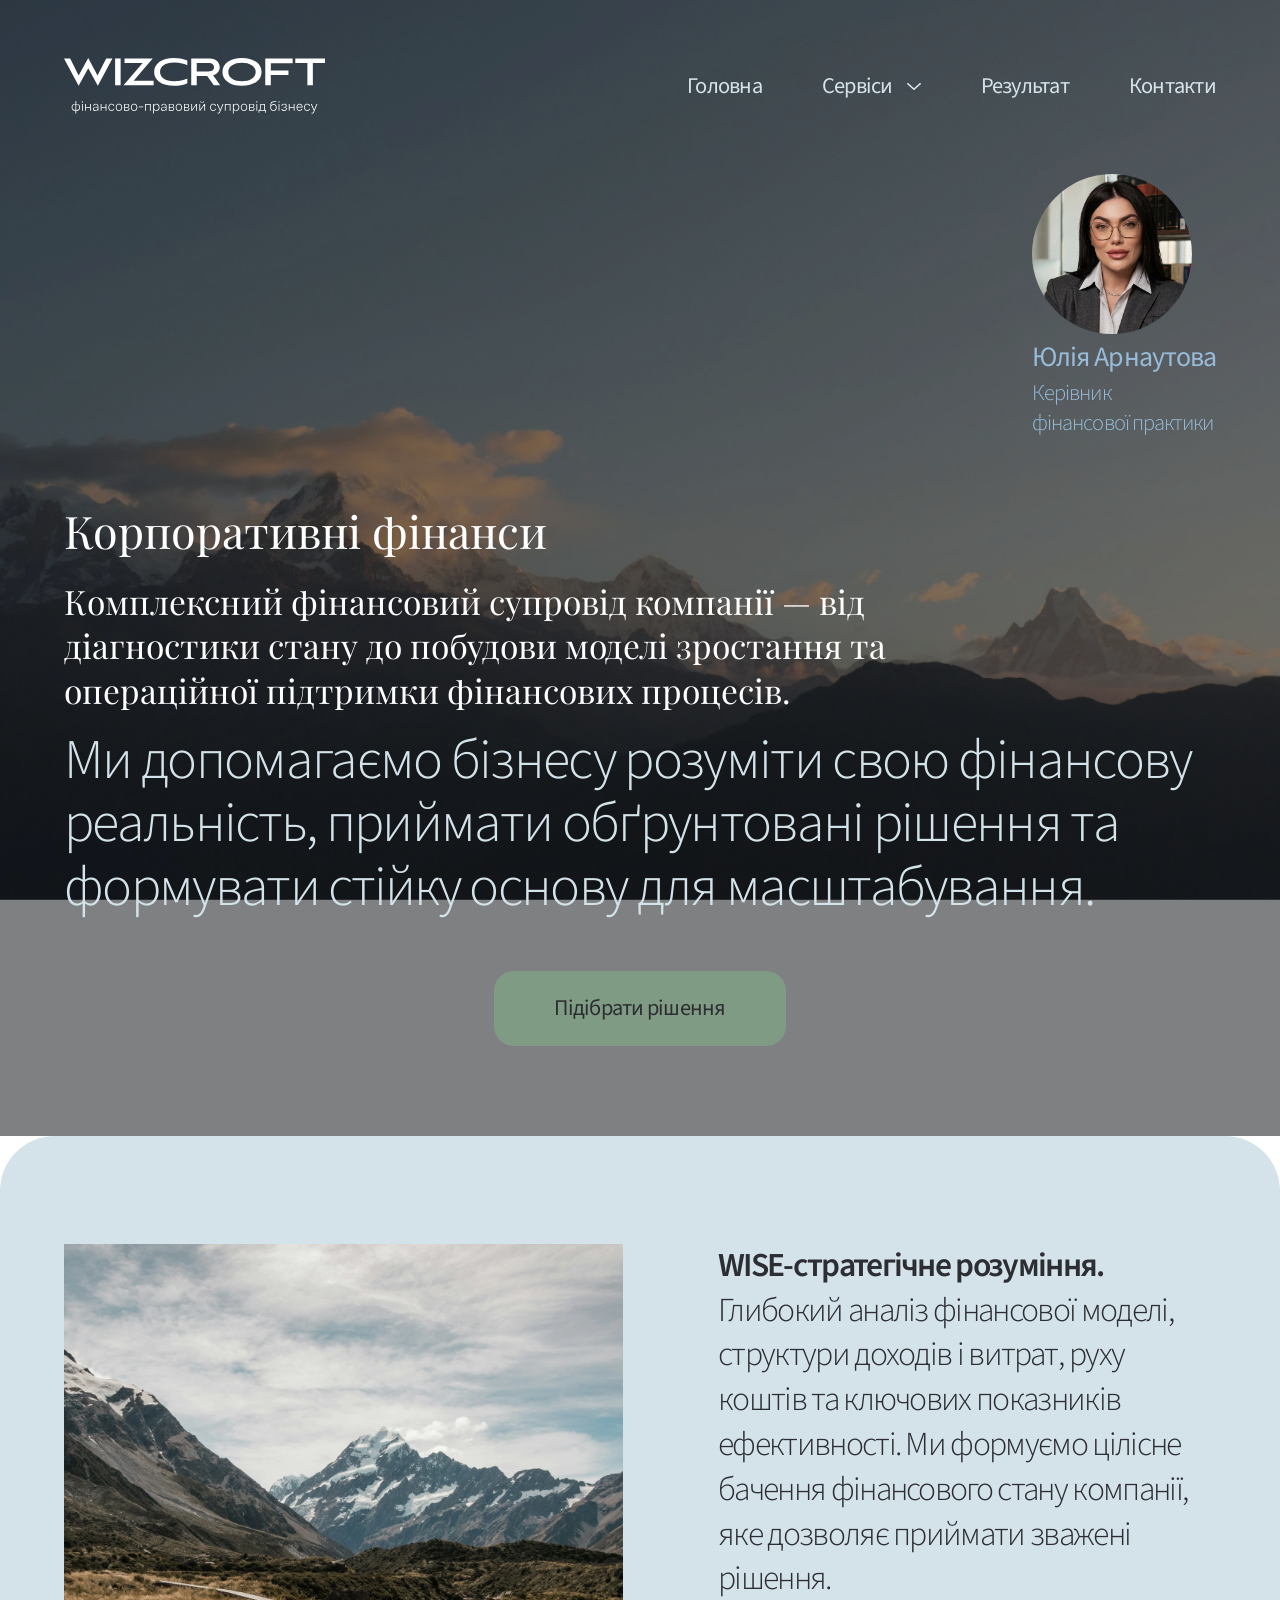
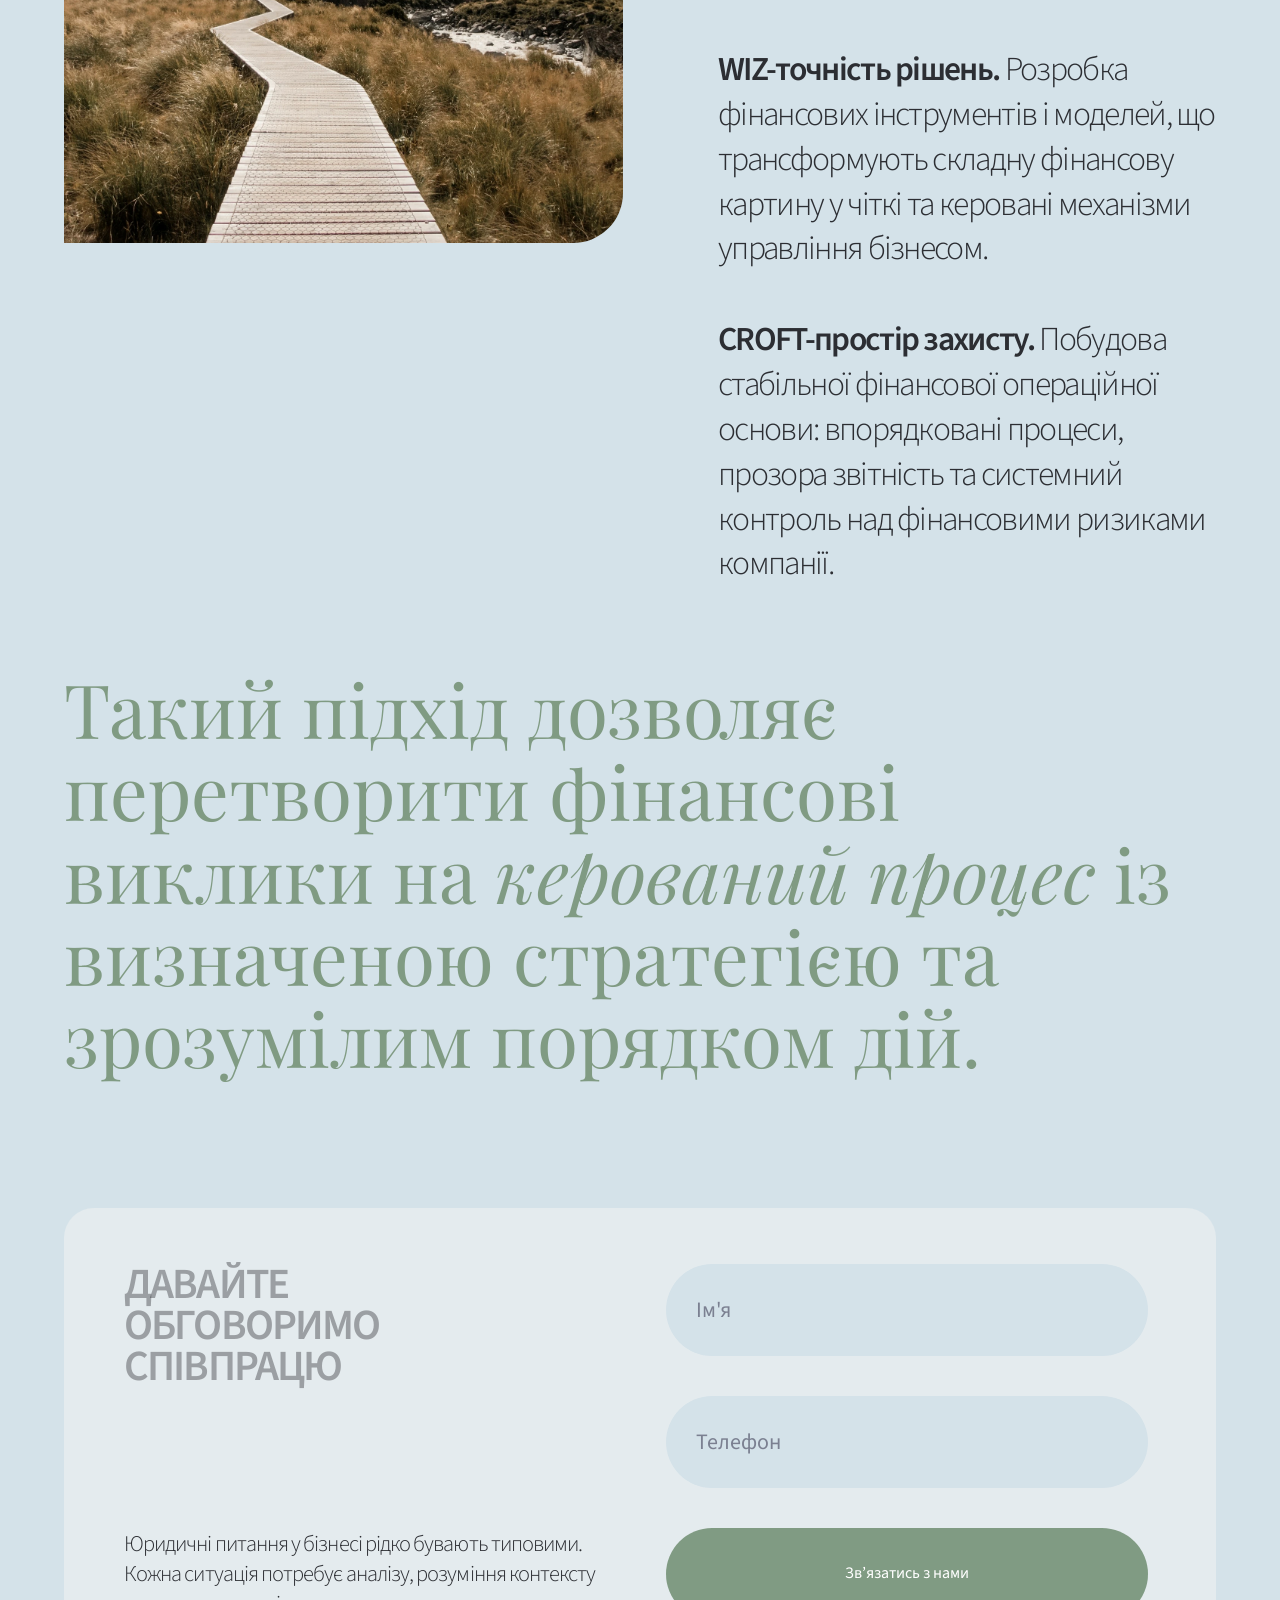
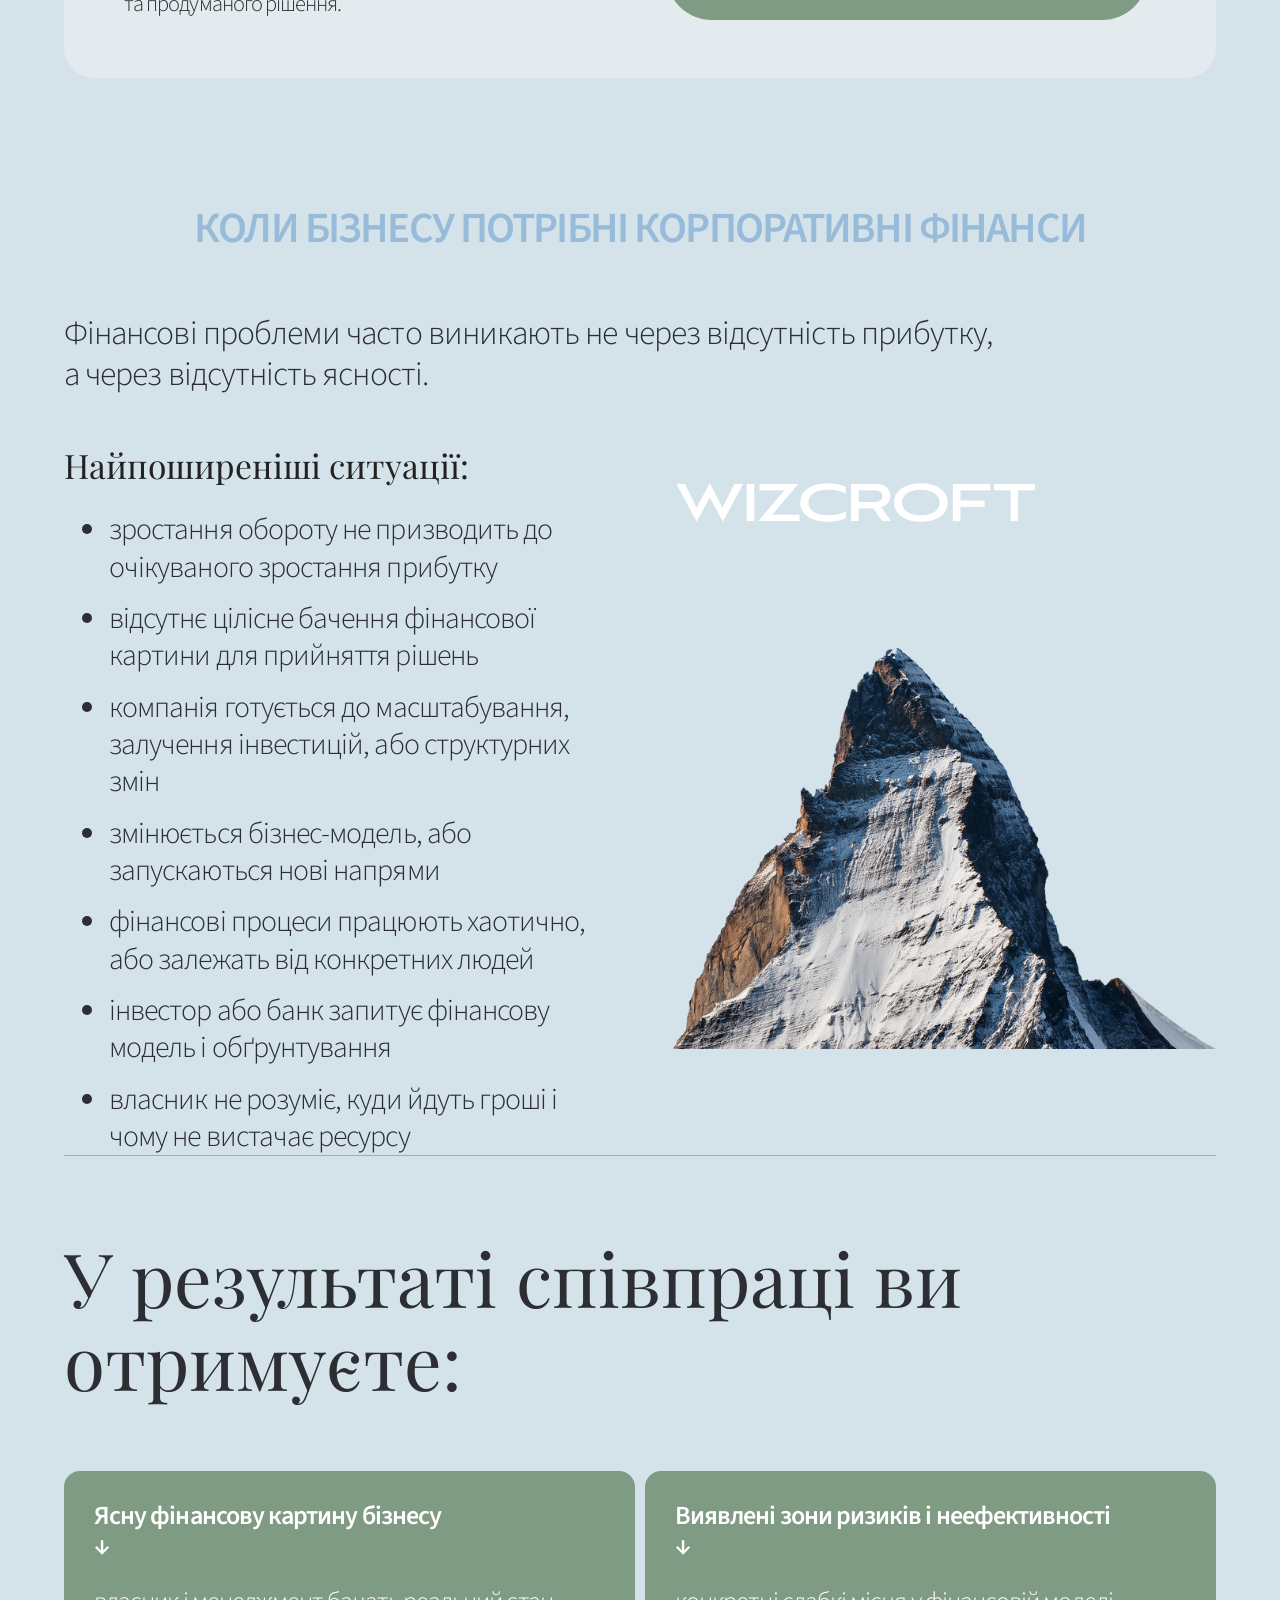
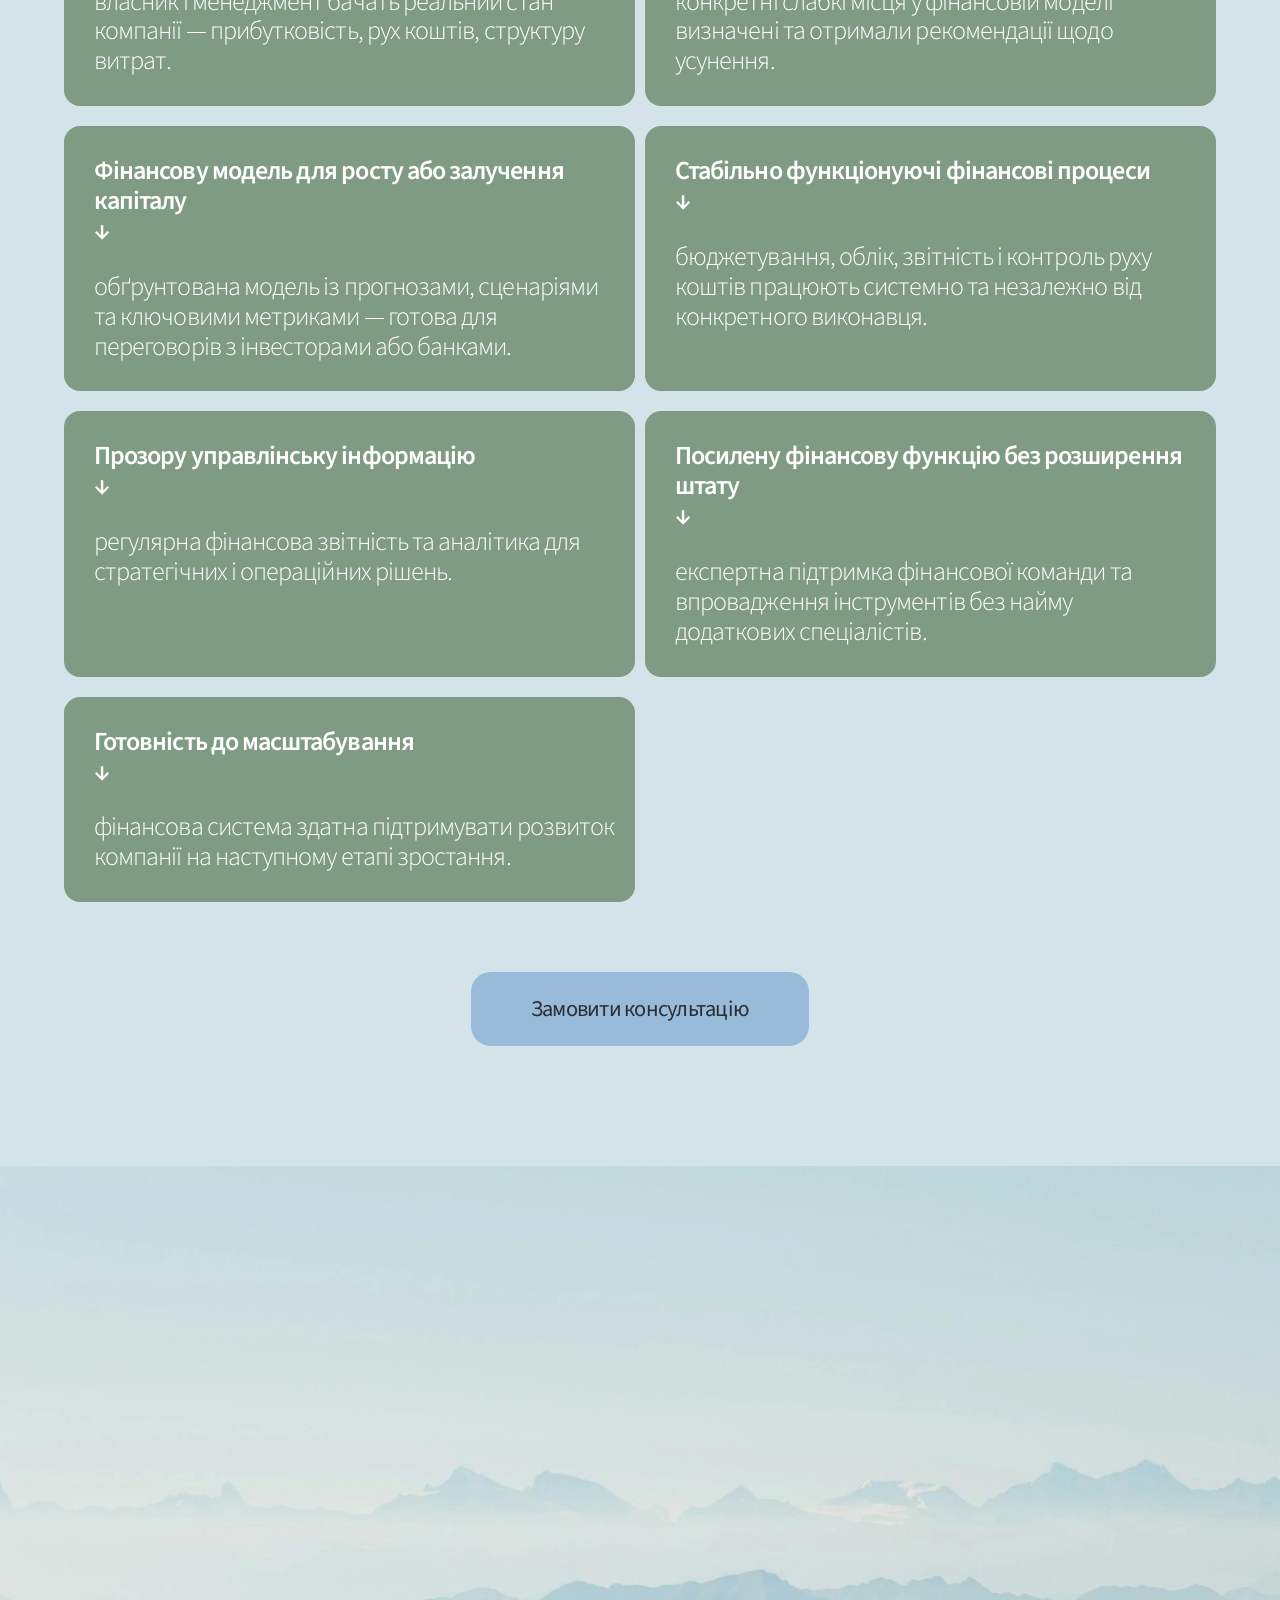
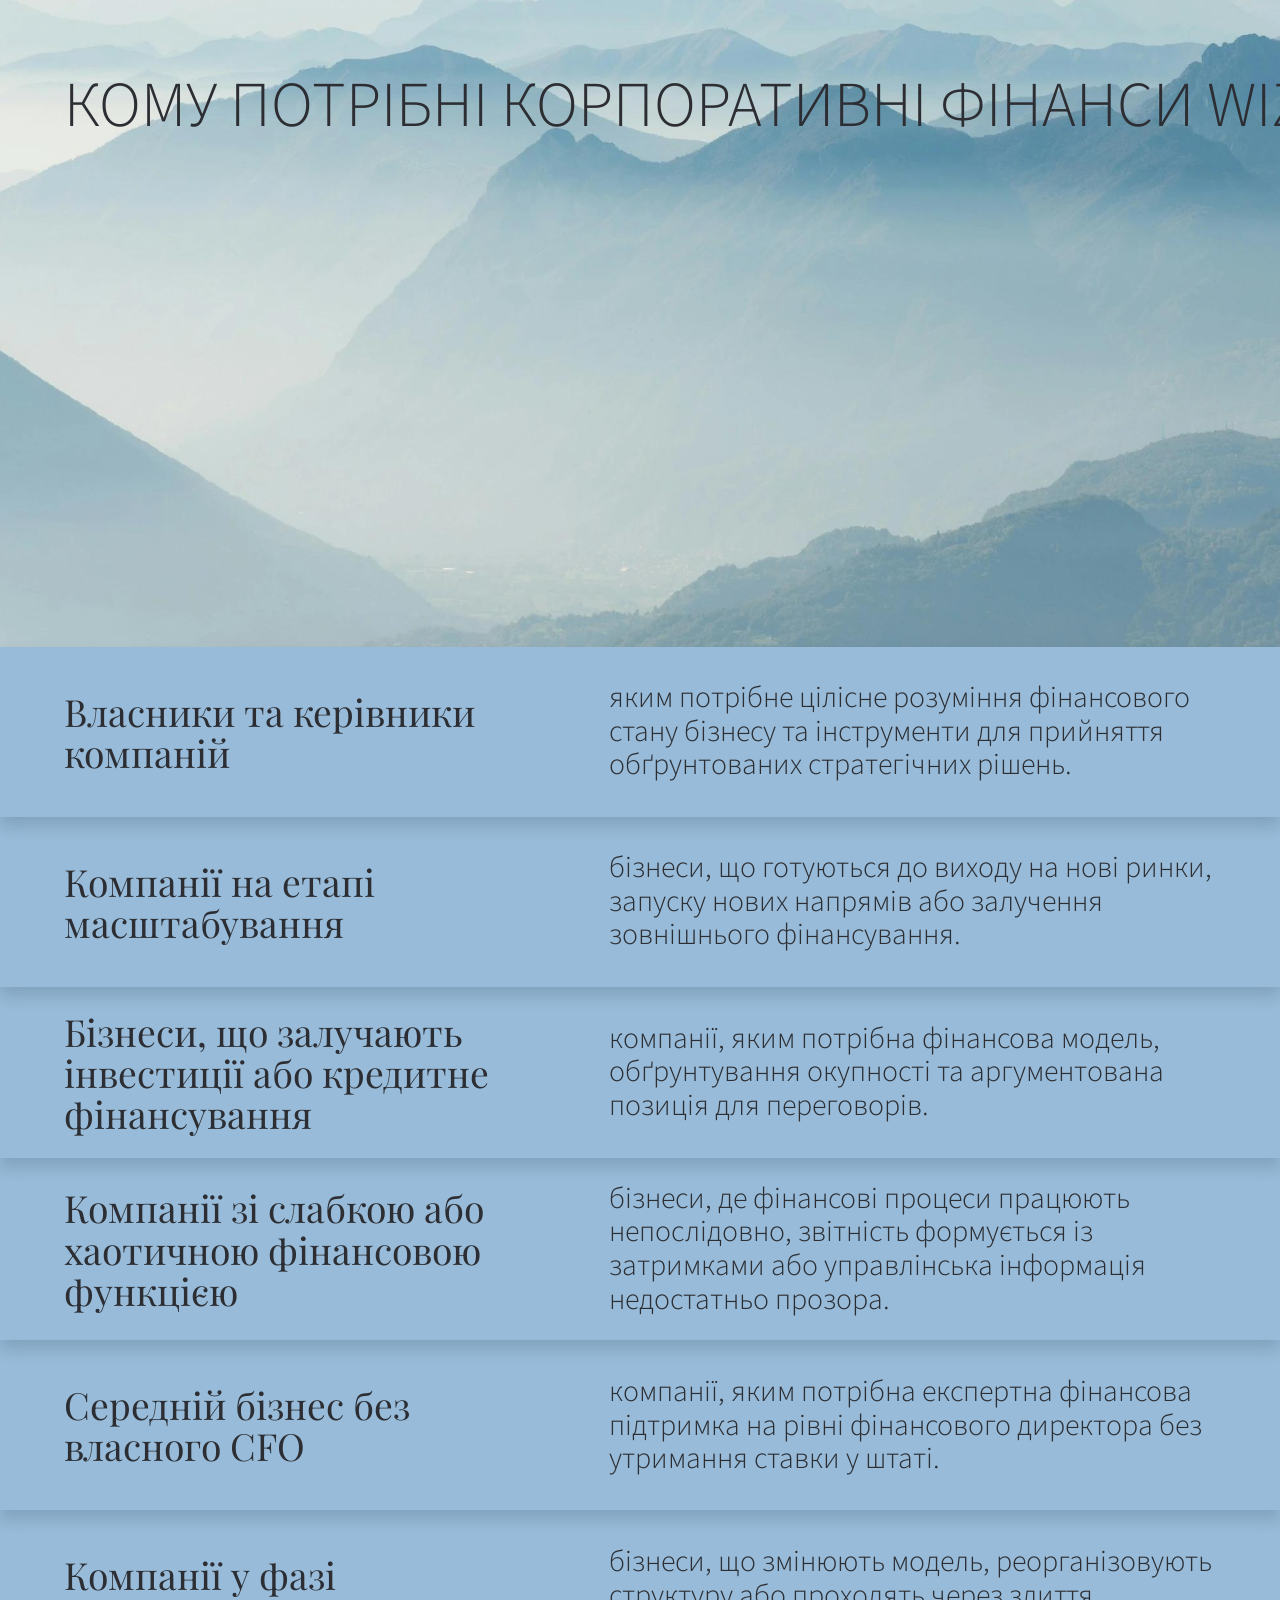
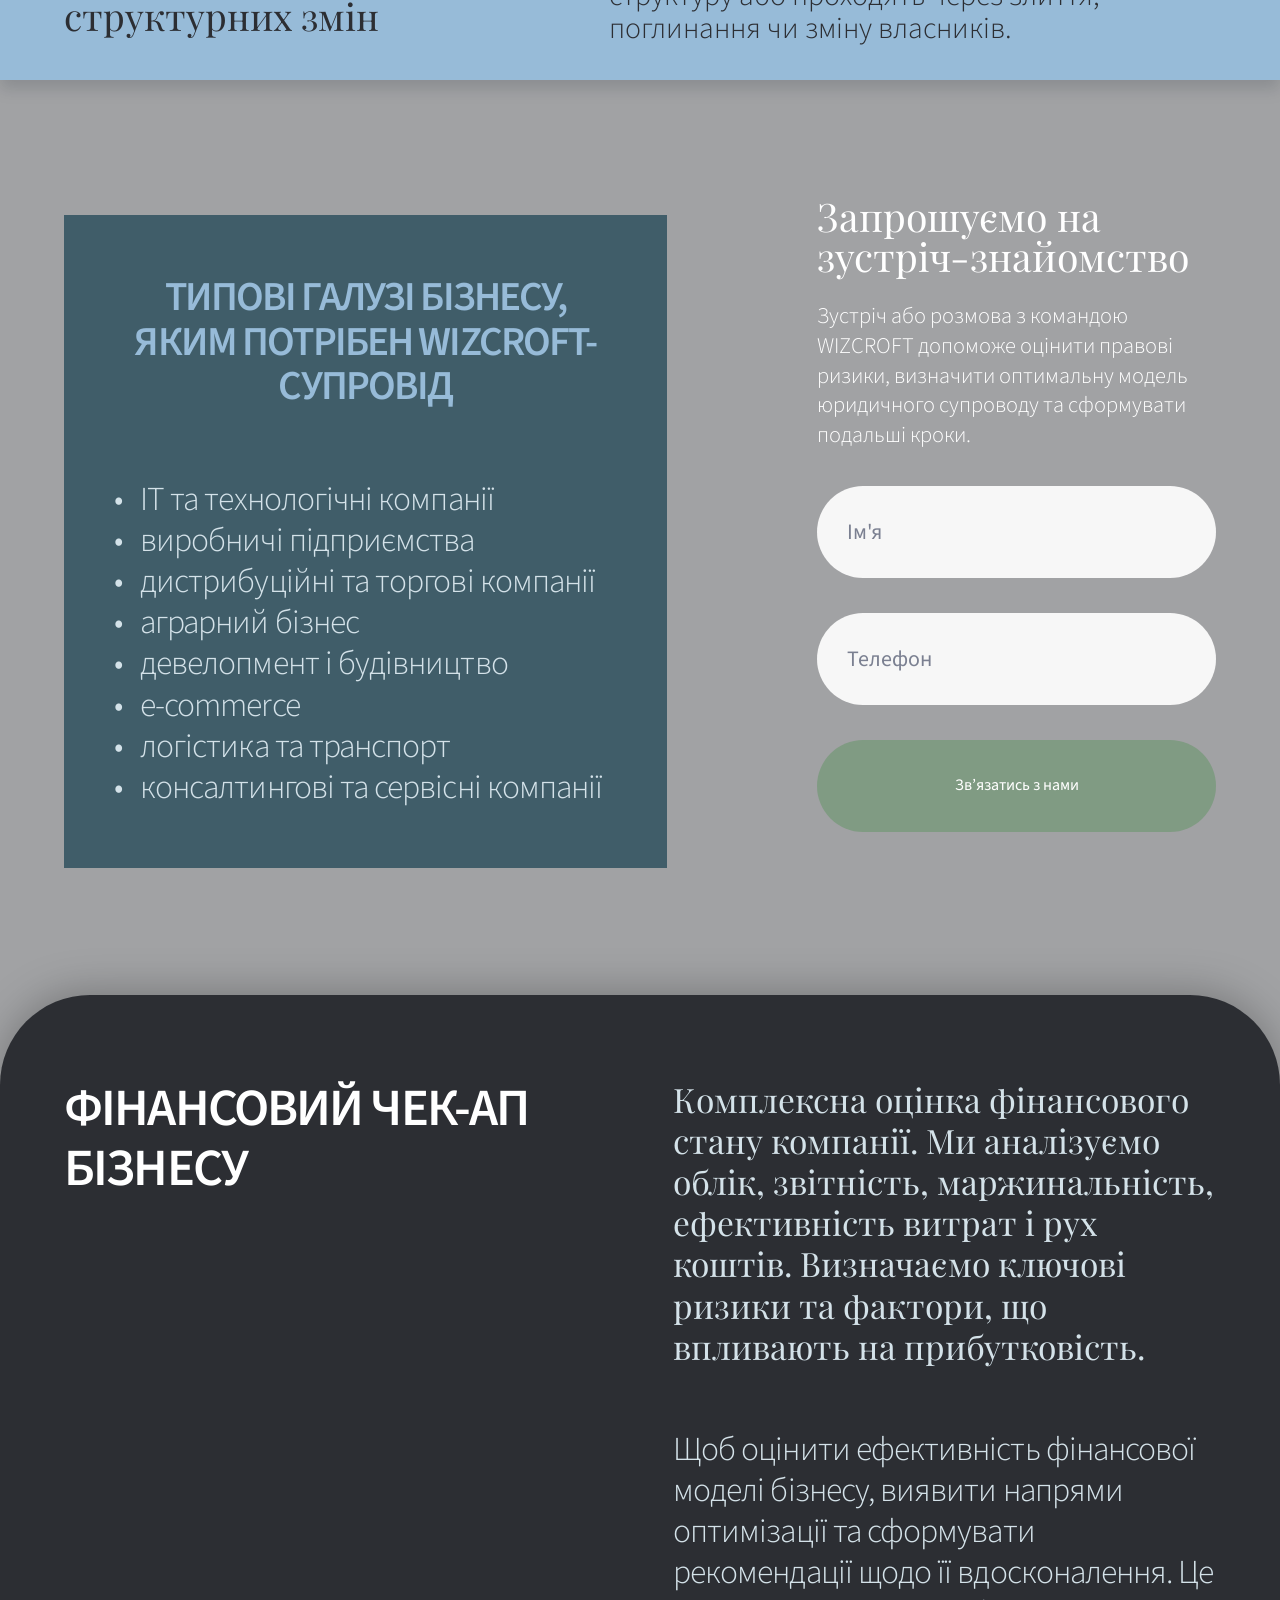
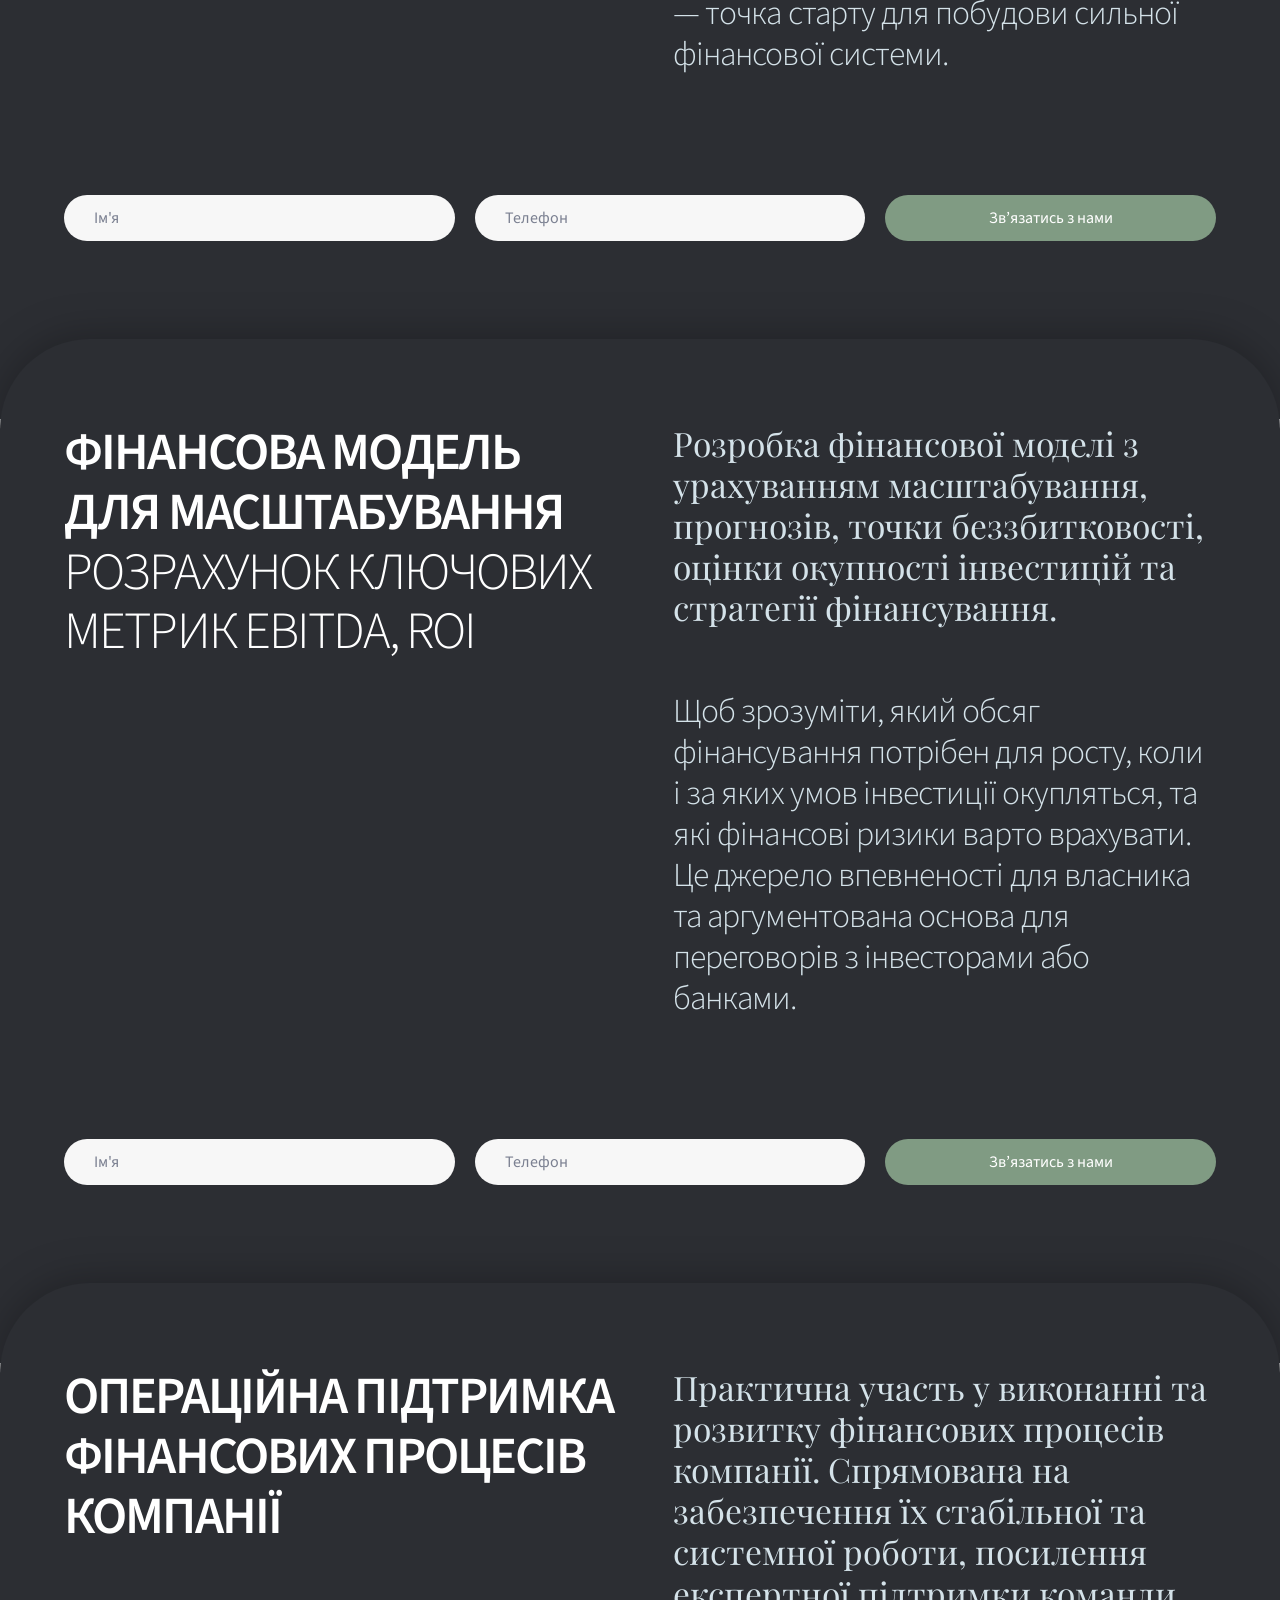
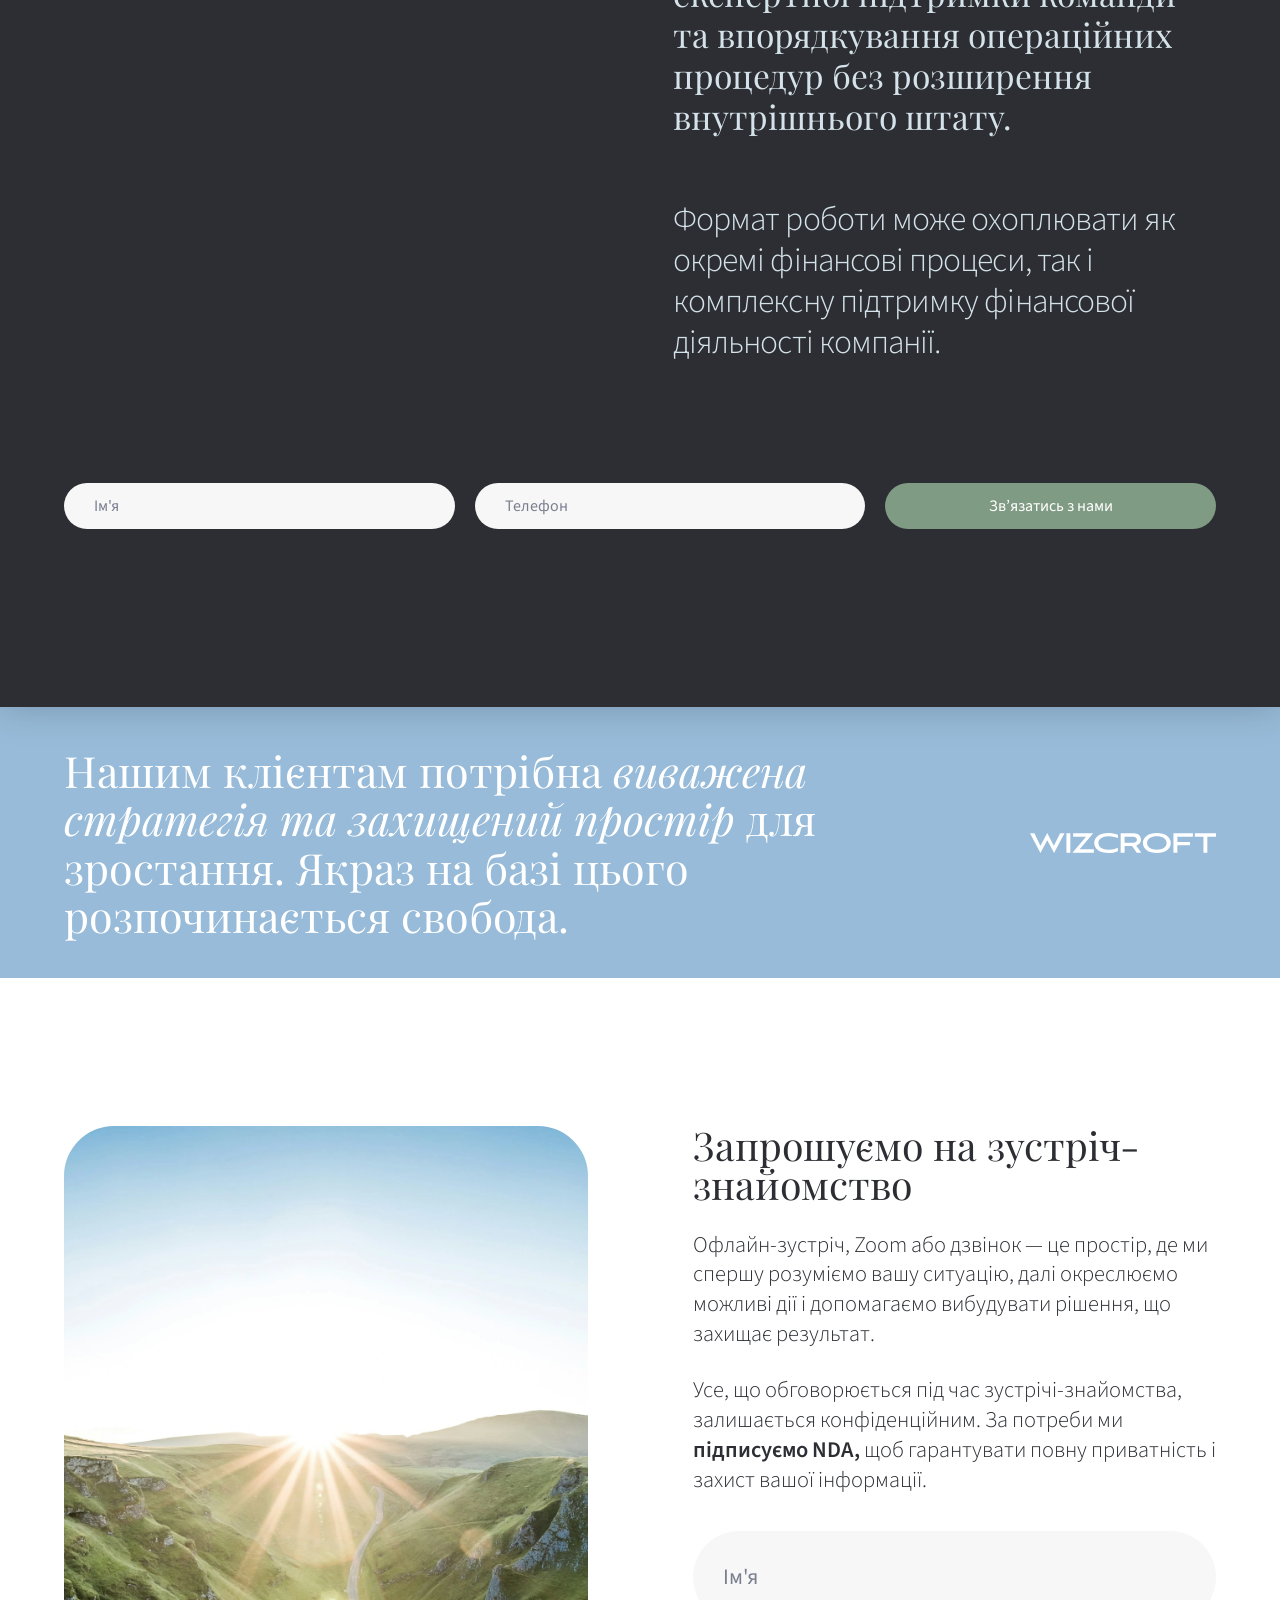
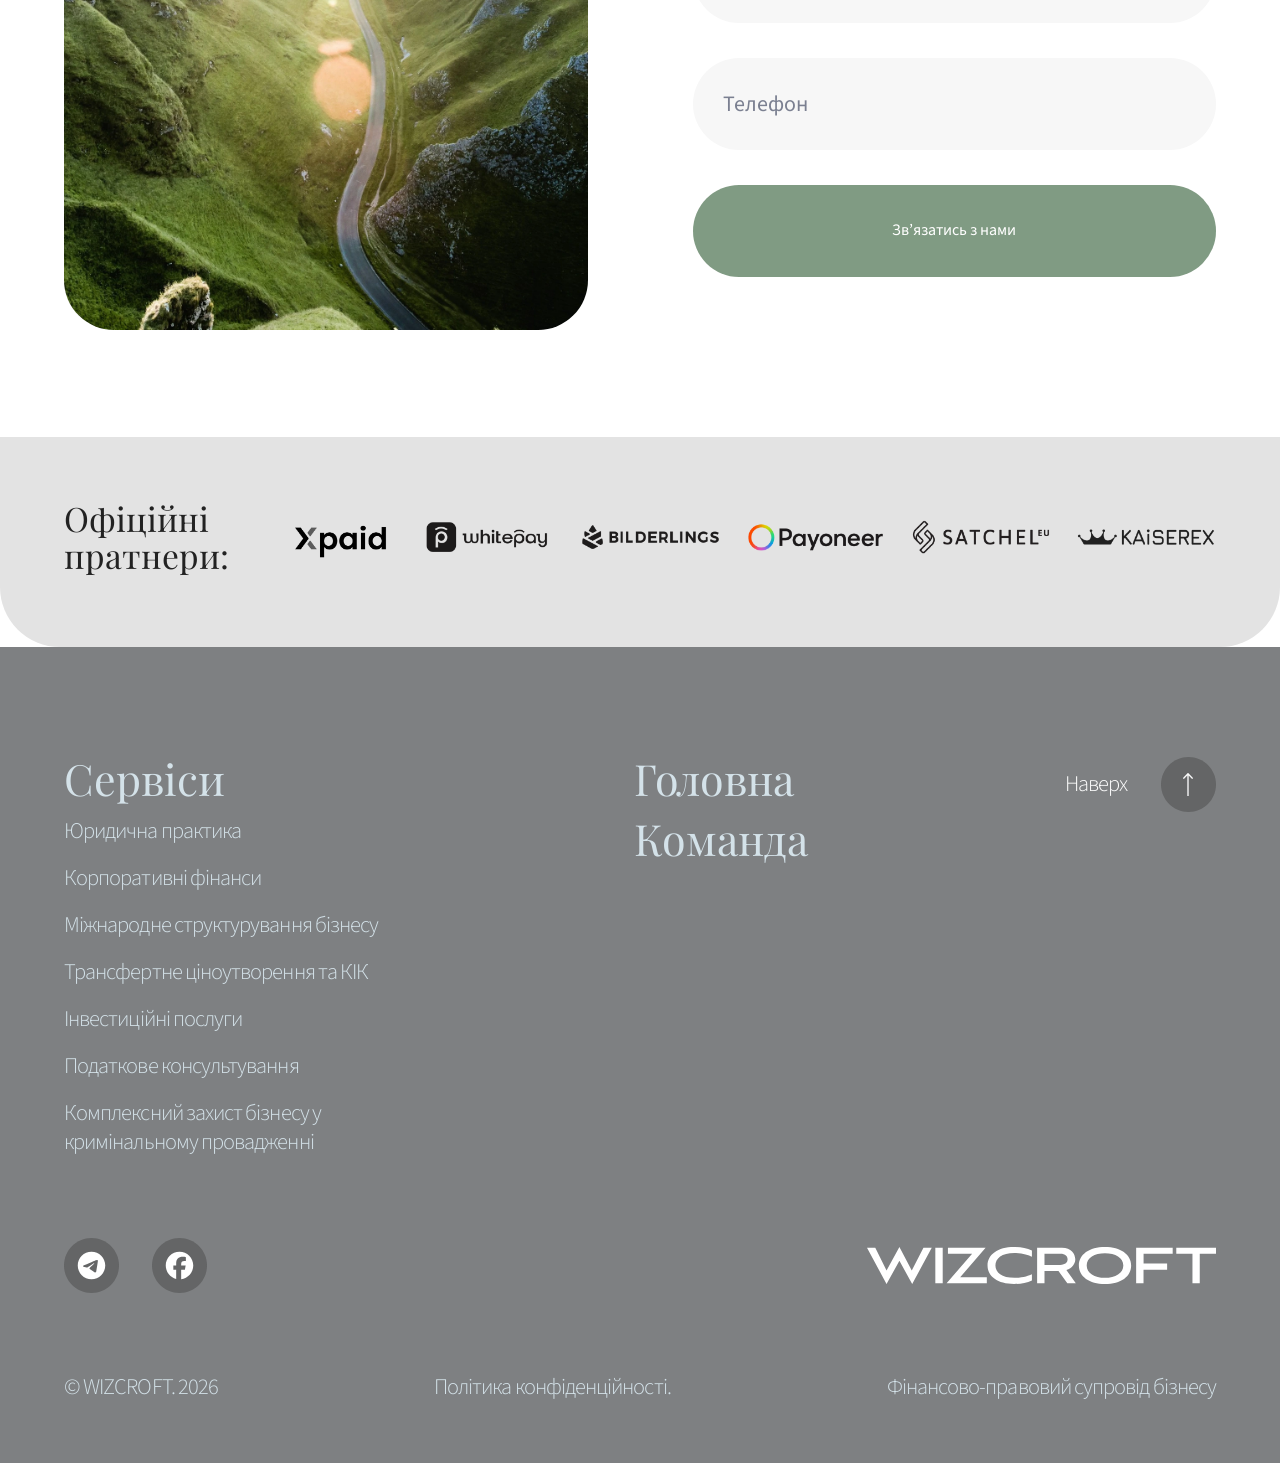
==== commit 8239579b: "small fixes + label fix" ====
--- a/corporate.html
+++ b/corporate.html
@@ -55,9 +55,9 @@
             <a href="#contacts" class="btn btn--green hero__cta">Підібрати рішення</a>
           </div>
           <aside class="founder founder--circle">
-            <img src="img/team/Юлія Арнаутова.webp" alt="Юлія Арнаутова, Партнер, Керівник фінансової практики" class="founder__img" width="160" height="160">
+            <img src="img/team/Юлія Арнаутова.webp" alt="Юлія Арнаутова, Керівник фінансової практики" class="founder__img" width="160" height="160">
             <p class="founder__name">Юлія Арнаутова</p>
-            <p class="founder__role">Партнер, Керівник<br>фінансової практики</p>
+            <p class="founder__role">Керівник<br>фінансової практики</p>
           </aside>
         </div>
       </div>
--- a/css/style.css
+++ b/css/style.css
@@ -319,7 +319,7 @@
 /* align-items:stretch + absolutely-filled image → the photo matches the
    height of .contact__body (the taller column) on desktop. */
 .contact { margin-top: 80px; display: flex; align-items: stretch; gap: 105px; }
-.contact__media { flex: 0 0 806px; max-width: 806px; position: relative; }
+.contact__media { flex: 1; max-width: 806px; position: relative; }
 .contact__media img { position: absolute; inset: 0; width: 100%; height: 100%; object-fit: cover; border-radius: 50px; }
 .contact__body { flex: 1; min-width: 0; }
 .contact__heading { font-family: var(--font-serif); font-weight: 400; font-size: 39.2px; line-height: 39.222px; color: var(--c-text); }
@@ -351,7 +351,9 @@
 /* =========================================================
    PARTNERS
    ========================================================= */
-.partners { background: var(--c-partners); border-radius: 0 0 60px 60px; }
+/* partners sits above the footer so its rounded bottom corners reveal the
+   (dark) footer behind them instead of a hard edge */
+.partners { position: relative; z-index: 1; background: var(--c-partners); border-radius: 0 0 60px 60px; }
 .partners__inner { display: flex; align-items: center; gap: 60px; padding-block: 63px 73px; }
 .partners__heading {
   flex: 0 0 auto;
@@ -534,7 +536,7 @@
 .hero__content--legal .hero__main { margin-top: 210px; max-width: none; } /* full width so the centred CTA centres to the page */
 .lhero__title { font-family: var(--font-serif); font-weight: 400; font-size: 44.8px; line-height: 63.502px; color: var(--c-white); }
 .lhero__sub   { margin-top: 16px; max-width: 883px; font-family: var(--font-serif); font-weight: 400; font-size: 33.6px; line-height: 44.825px; color: var(--c-white); }
-.lhero__lead  { margin-top: 78px; max-width: 1283px; font-weight: 300; font-size: 56px; line-height: 63.502px; letter-spacing: -1.6809px; color: var(--c-light); }
+.lhero__lead  { margin-top: 16px; max-width: 1283px; font-weight: 300; font-size: 56px; line-height: 63.502px; letter-spacing: -1.6809px; color: var(--c-light); }
 .hero__content--legal .hero__cta { margin-inline: auto; } /* always centered */
 
 /* --- block 2: approach points --- */
@@ -571,7 +573,7 @@
 /* --- parallax gap (transparent → reveals the shared fixed image) --- */
 .parallax-gap { position: relative; }
 .parallax-gap::before { content: ""; position: absolute; inset: 0; background: rgba(21, 24, 28, 0.4); z-index: 0; pointer-events: none; }
-.parallax-gap__inner { position: relative; z-index: 1; display: flex; gap: 150px; align-items: flex-start; padding-block: 117px; }
+.parallax-gap__inner { position: relative; z-index: 1; display: flex; gap: 150px; align-items: center; padding-block: 117px; padding-bottom: 200px; }
 .industries { flex: 0 0 603px; max-width: 603px; background: rgba(39, 75, 91, 0.8); padding: 60px 50px; display: flex; flex-direction: column; gap: 70px; align-items: center; }
 .industries__title { font-weight: 600; font-size: 41.1px; line-height: 44.825px; letter-spacing: -1.8677px; text-transform: uppercase; color: var(--c-accent-blue); text-align: center; }
 .industries__list { width: 100%; color: var(--c-light); font-weight: 300; font-size: 33.6px; line-height: 41.089px; letter-spacing: -0.9338px; }
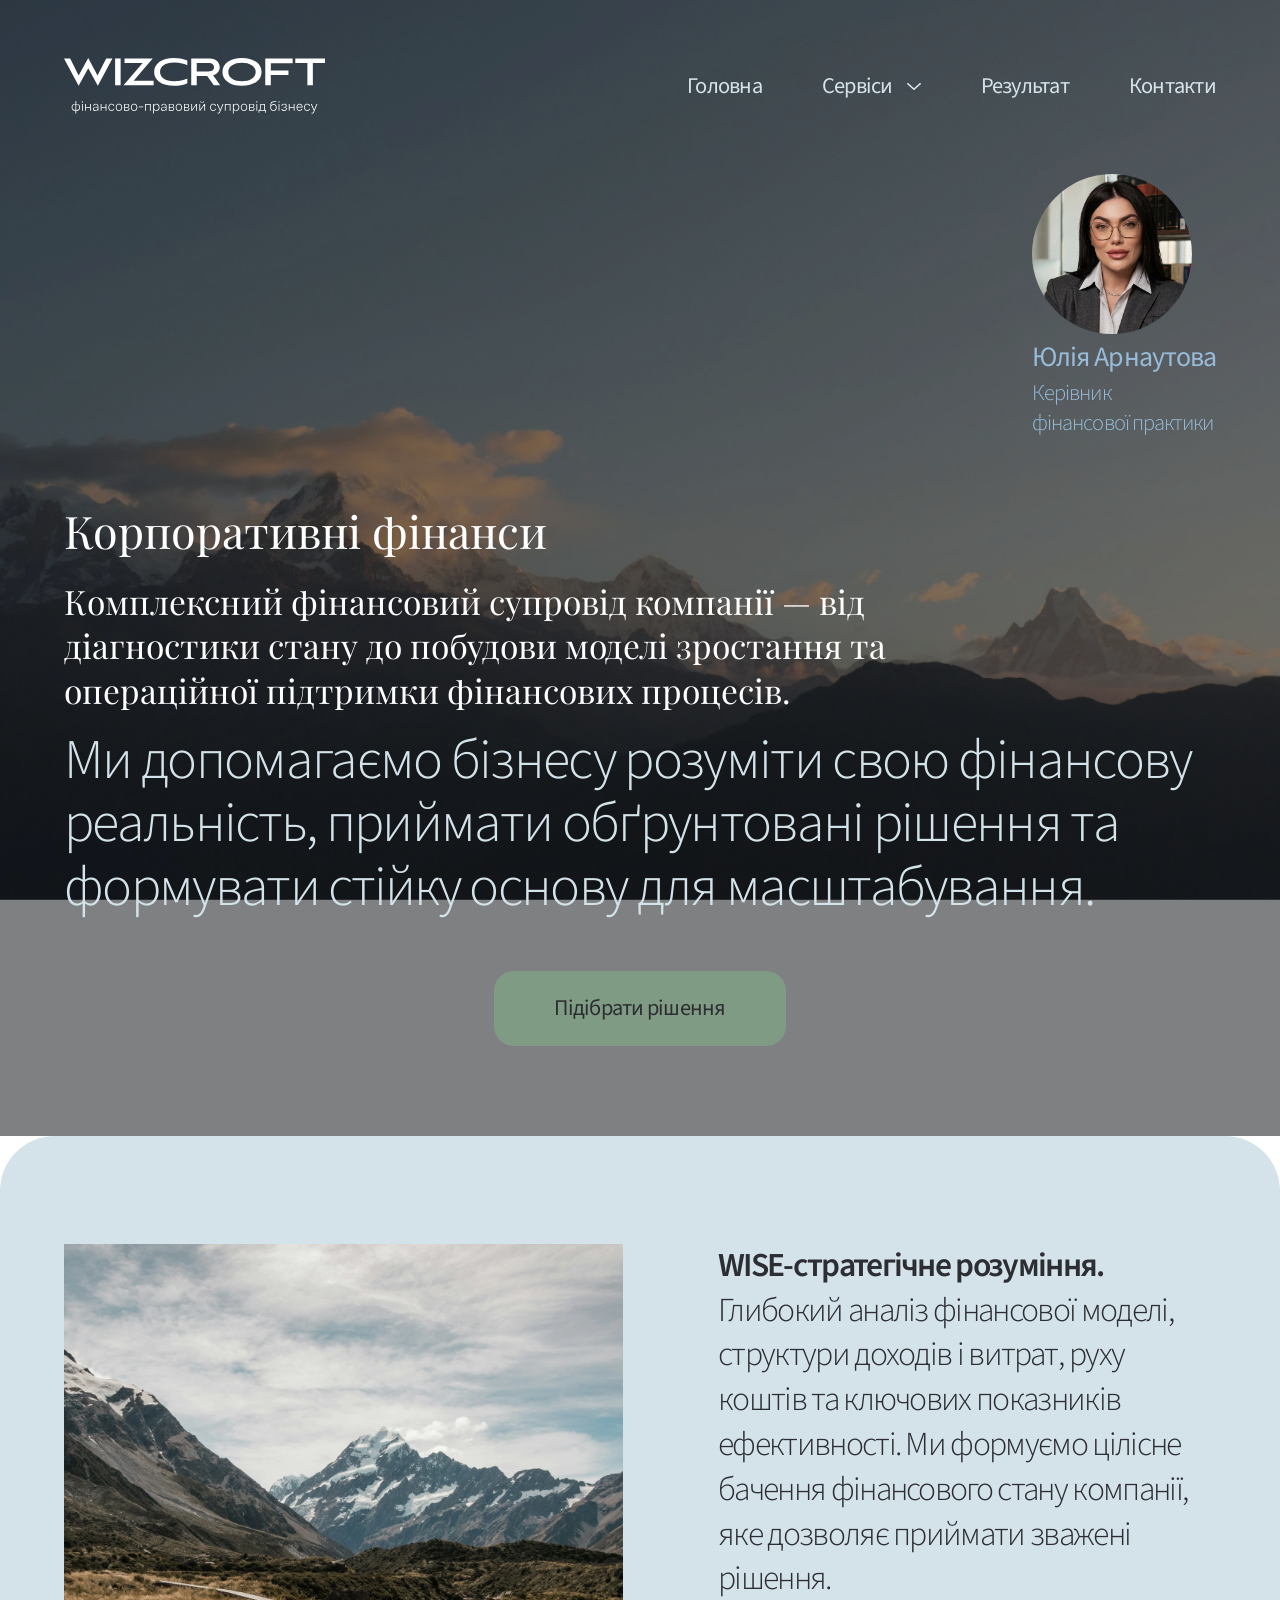
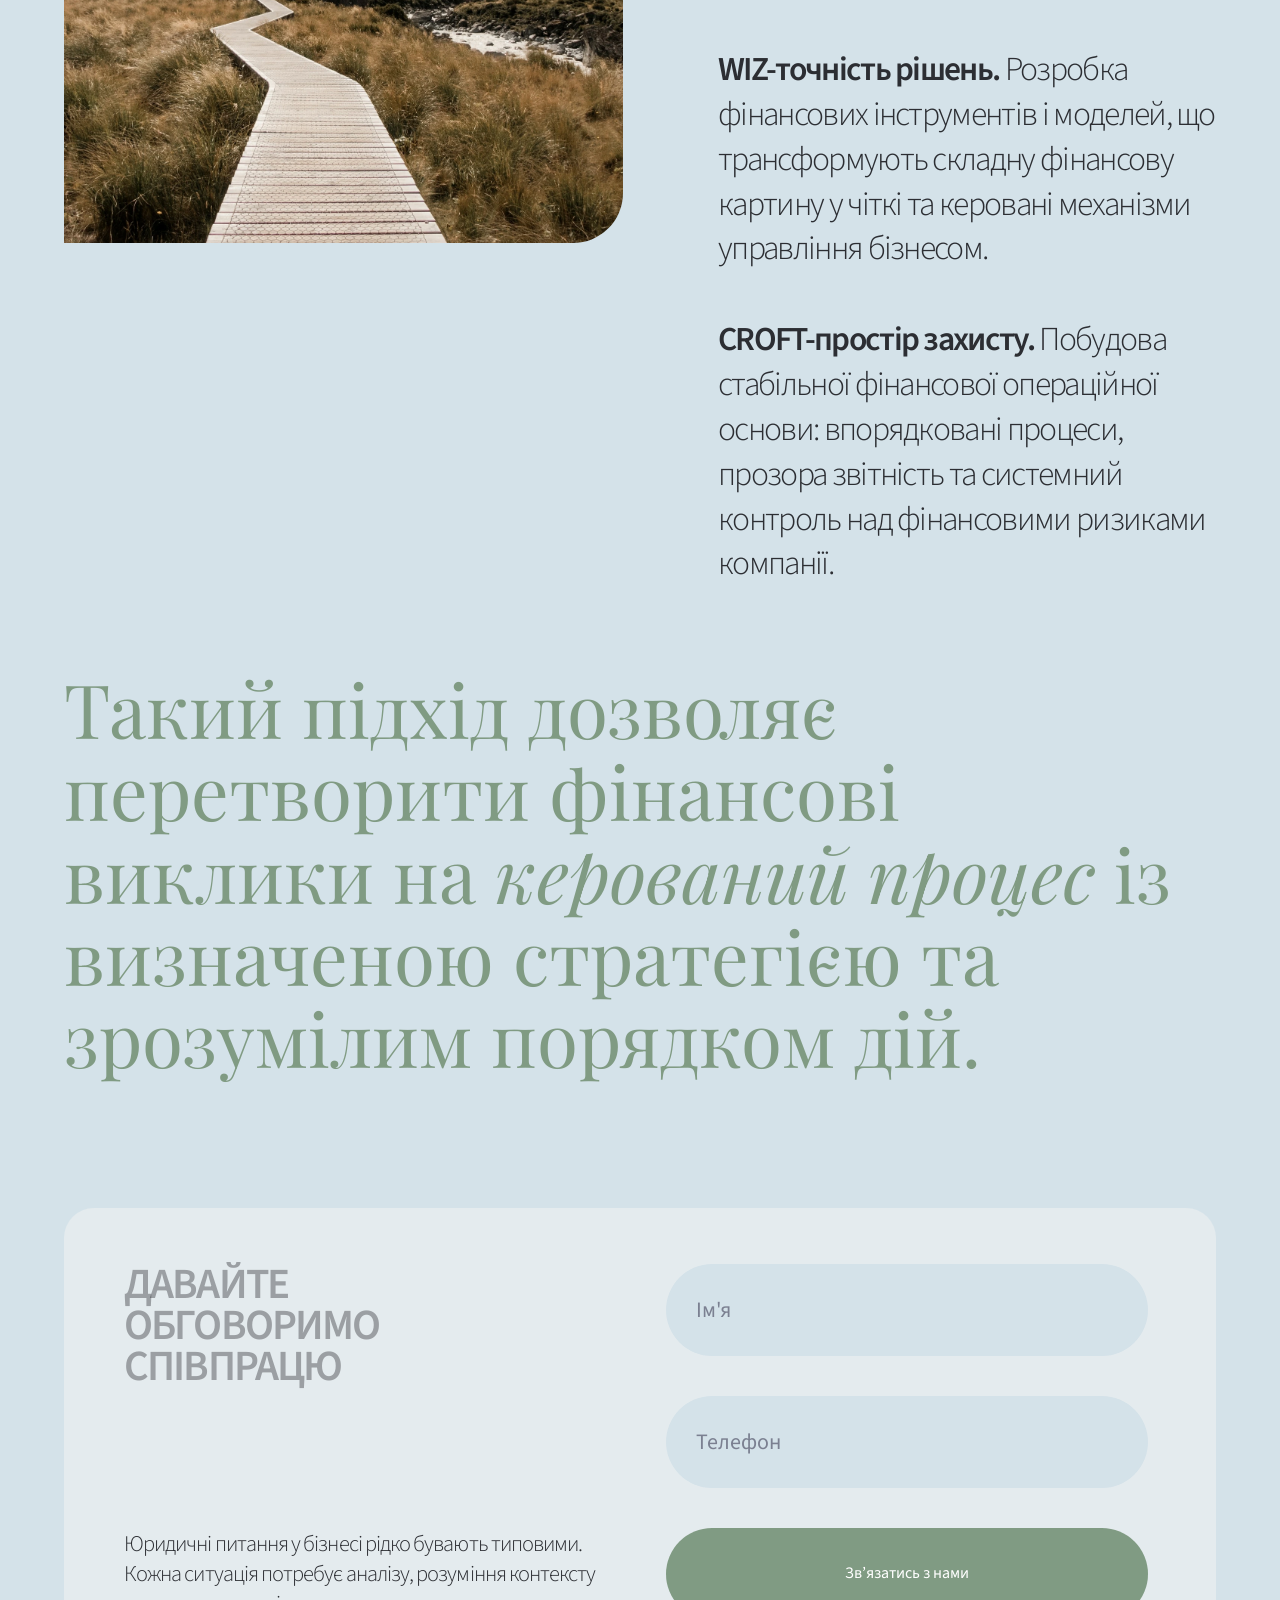
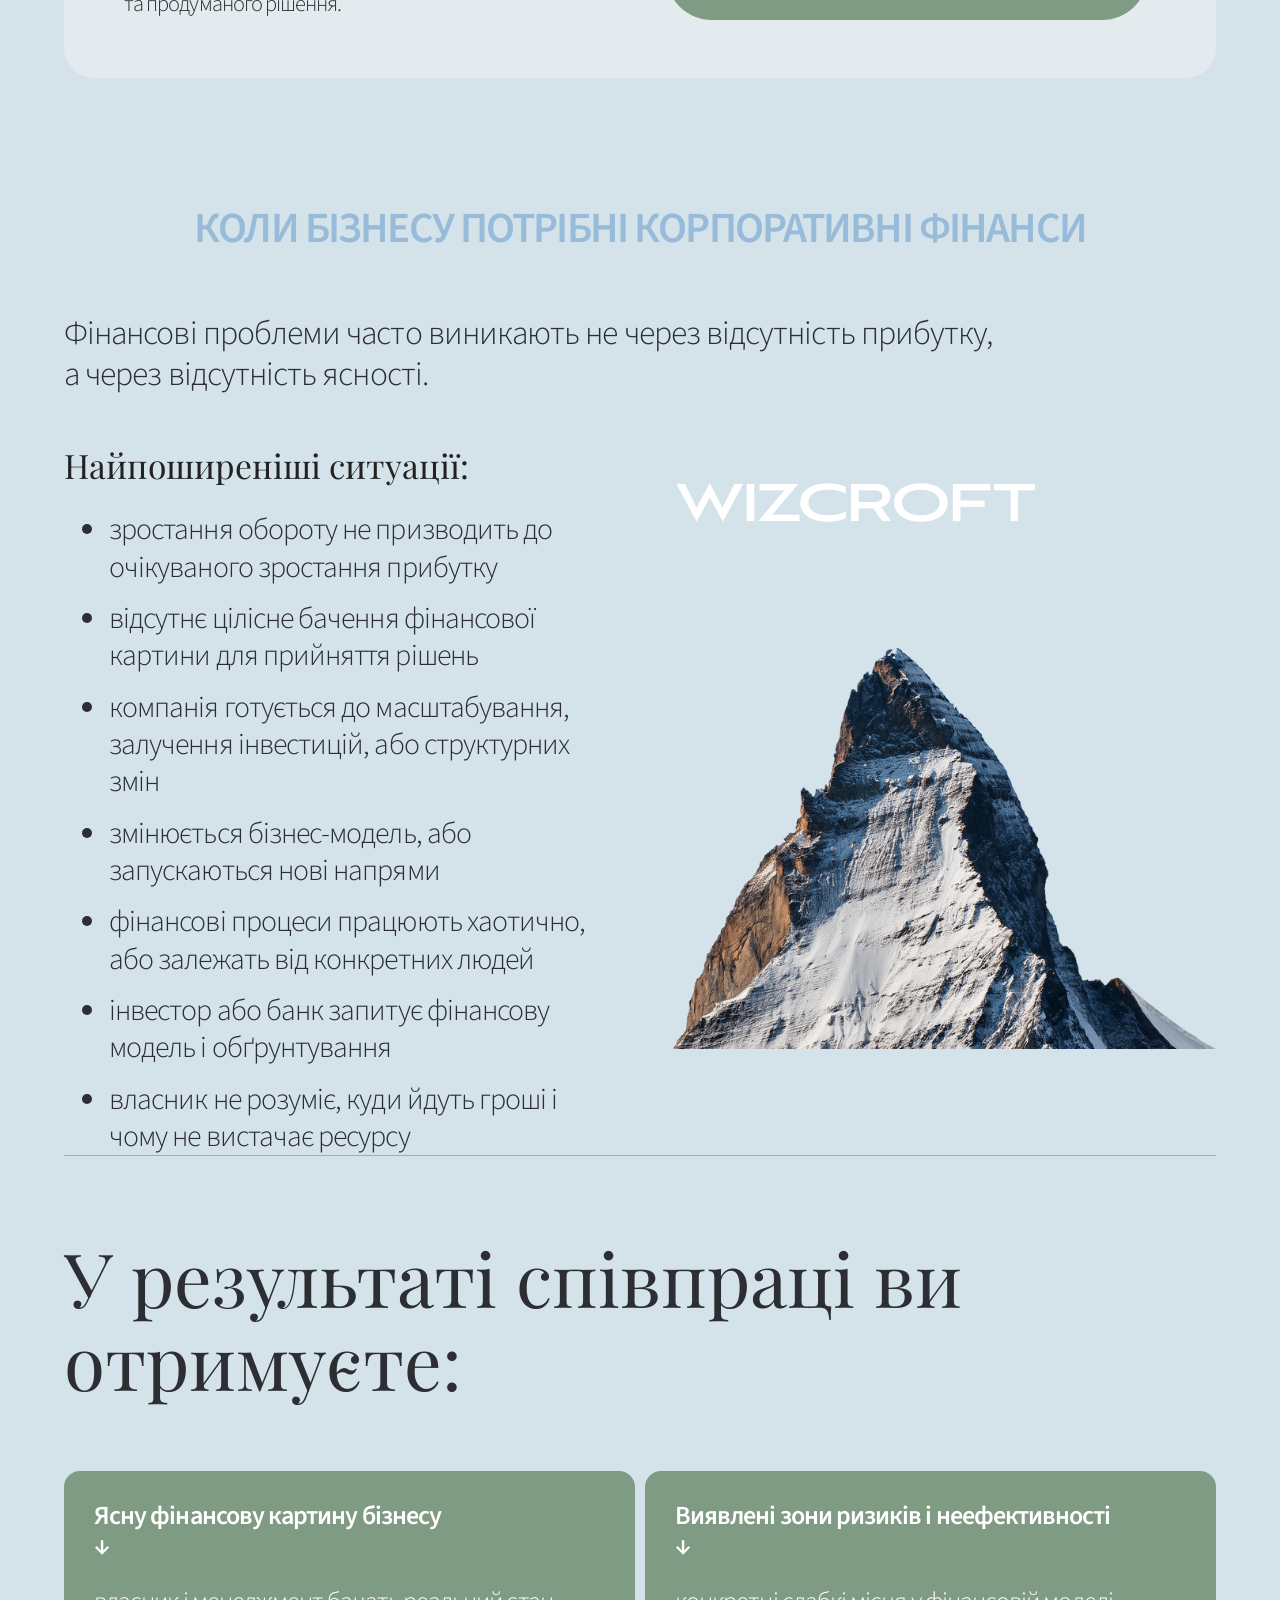
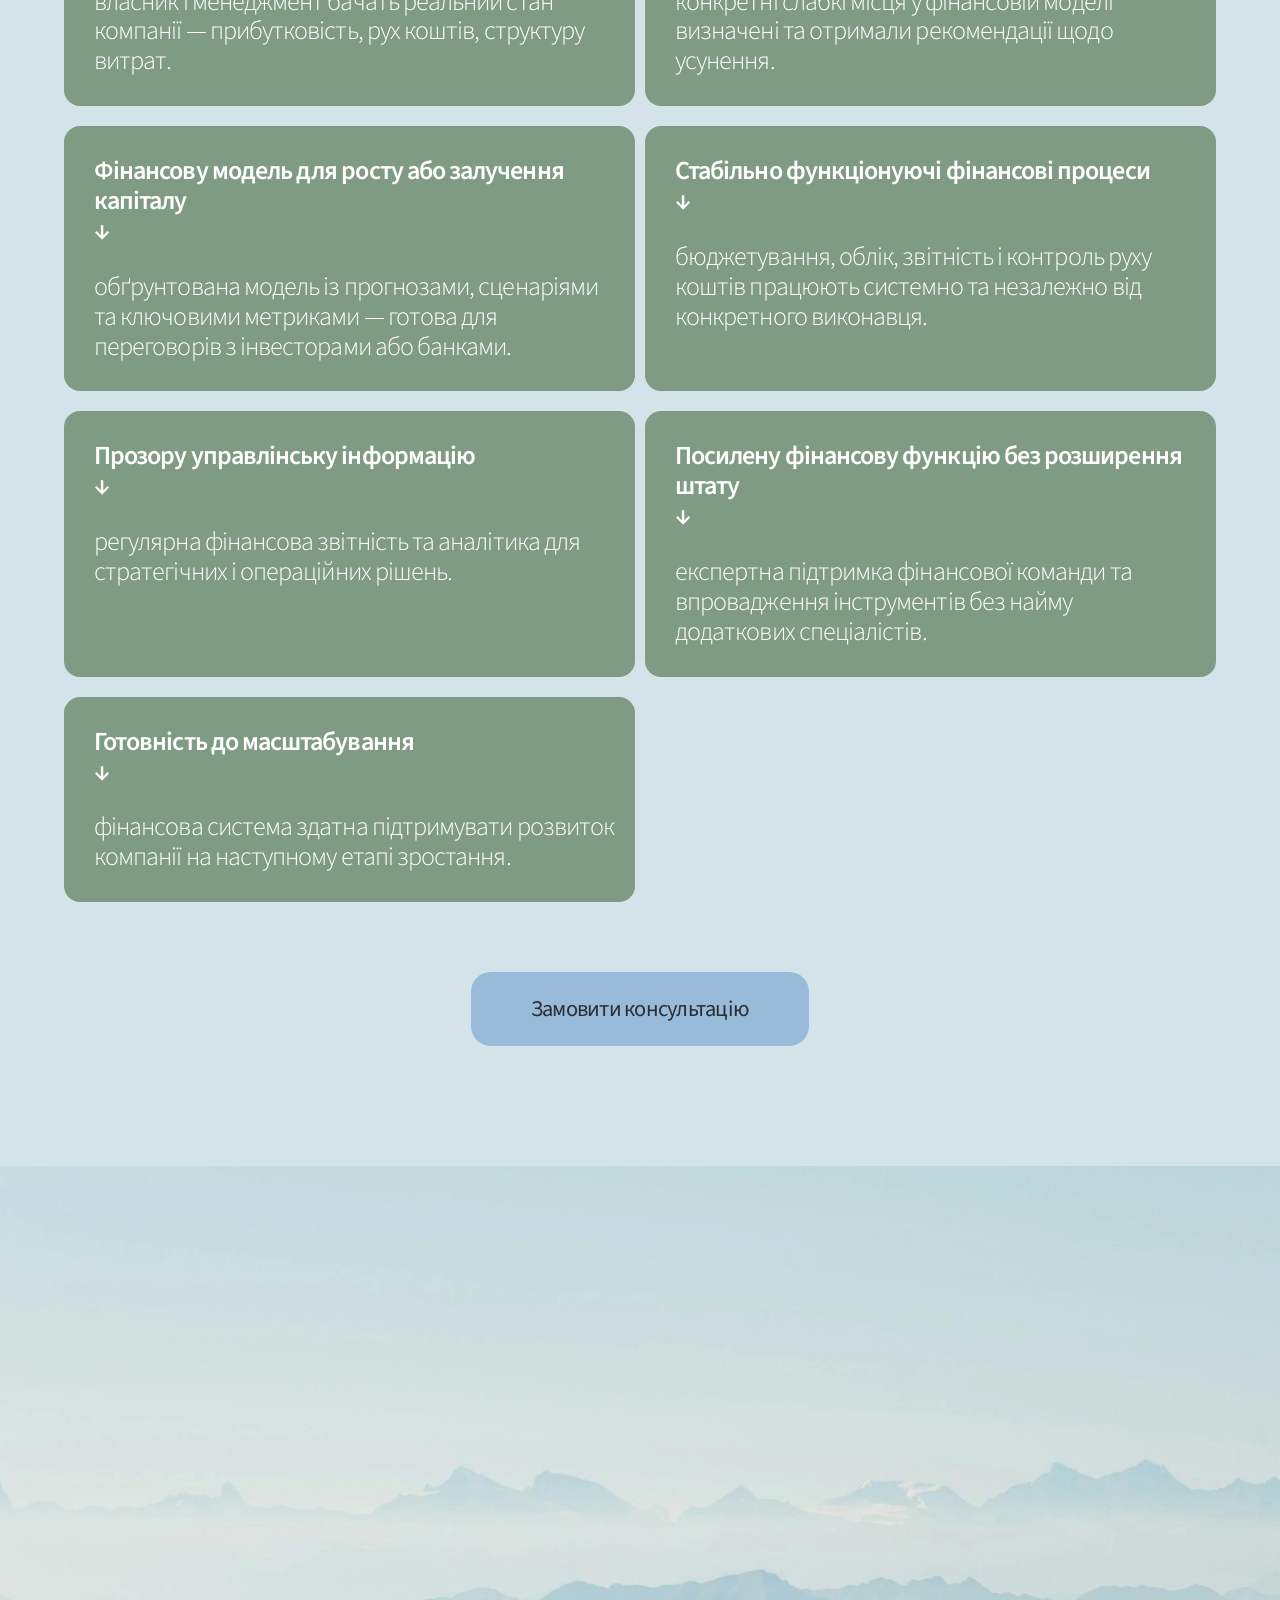
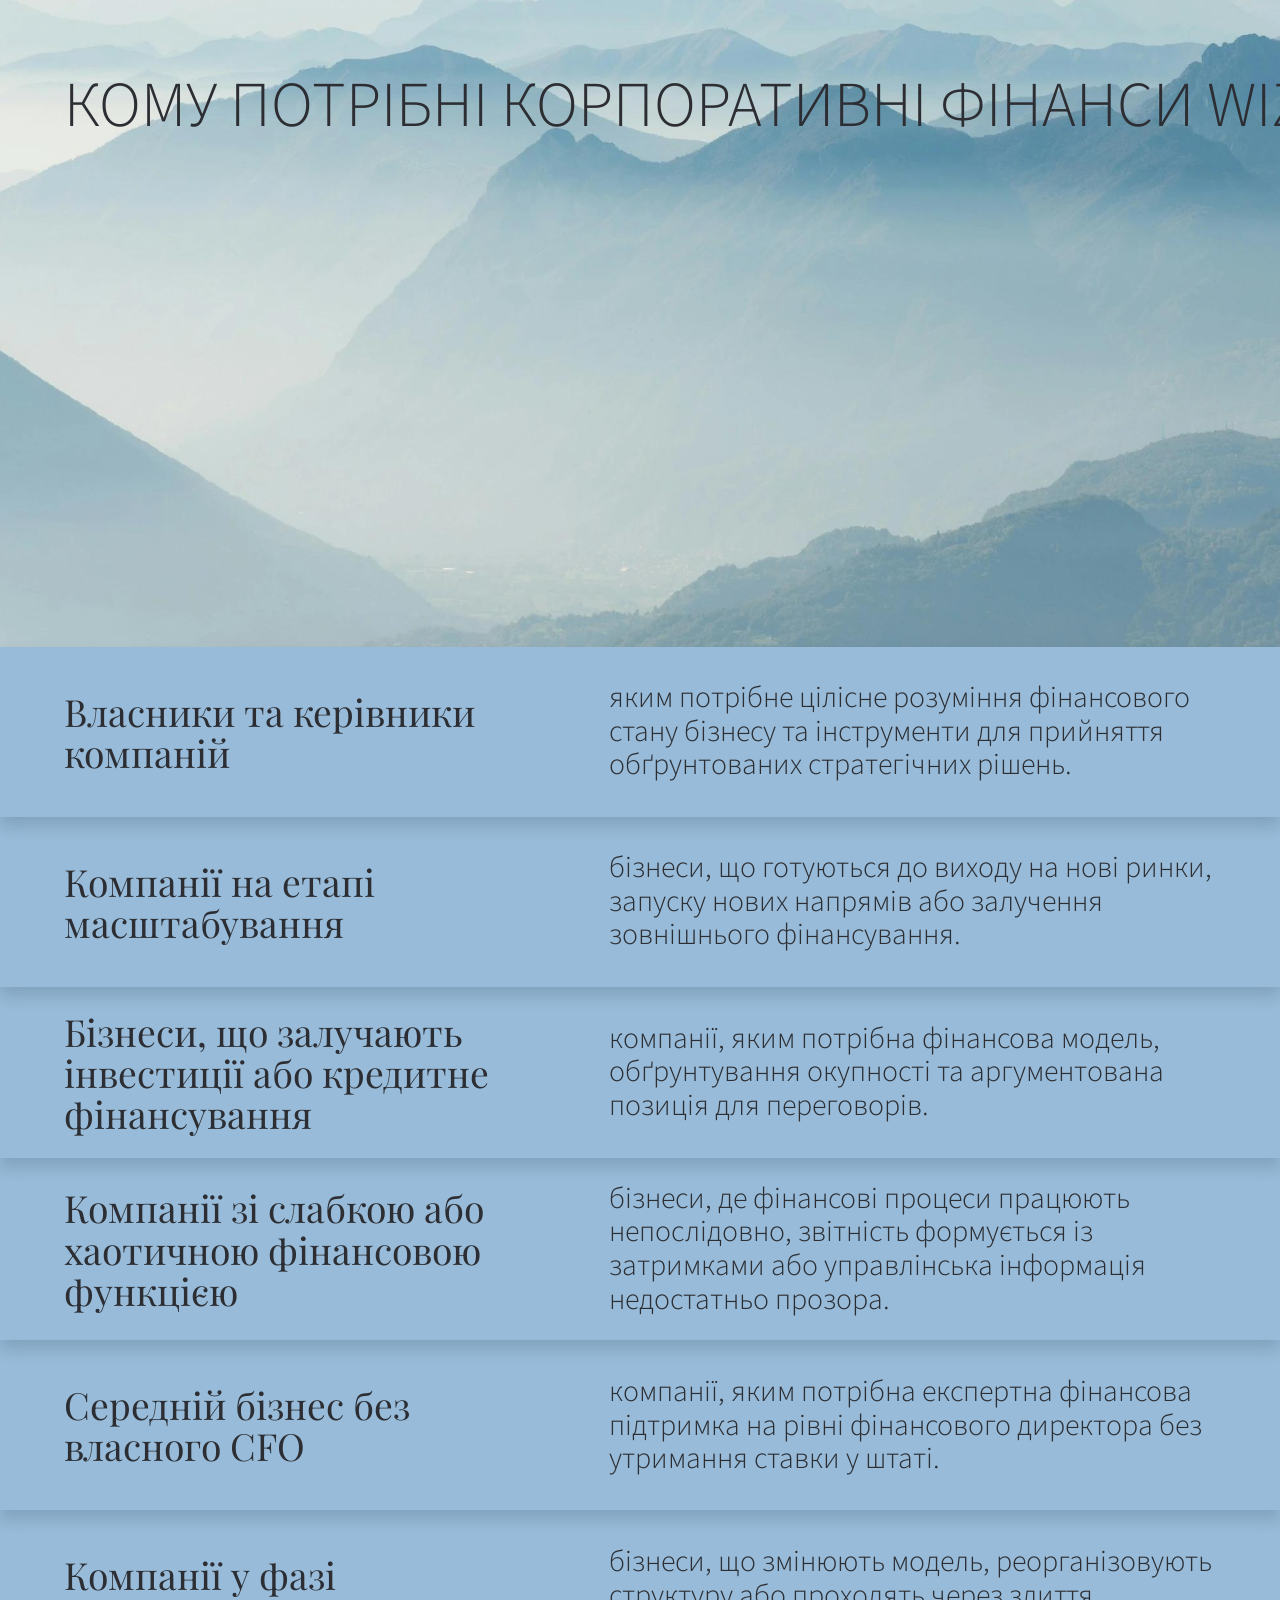
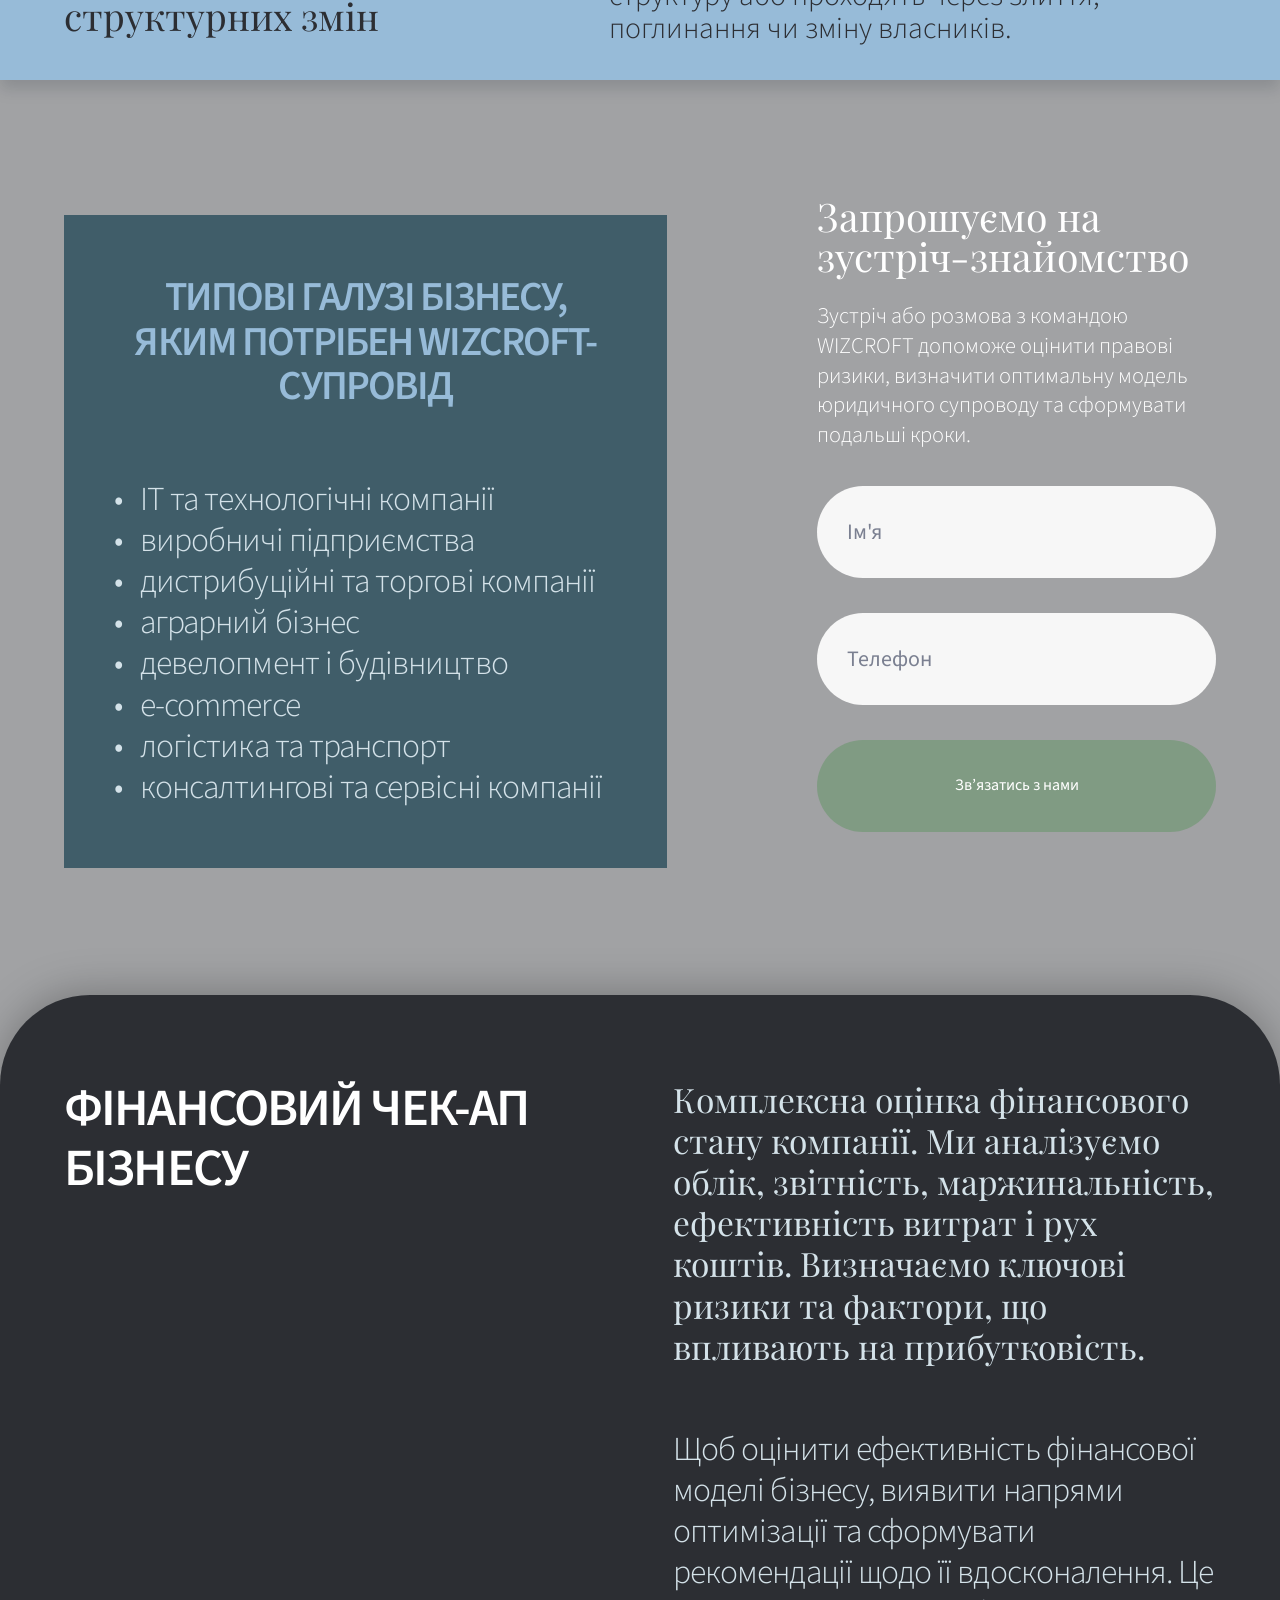
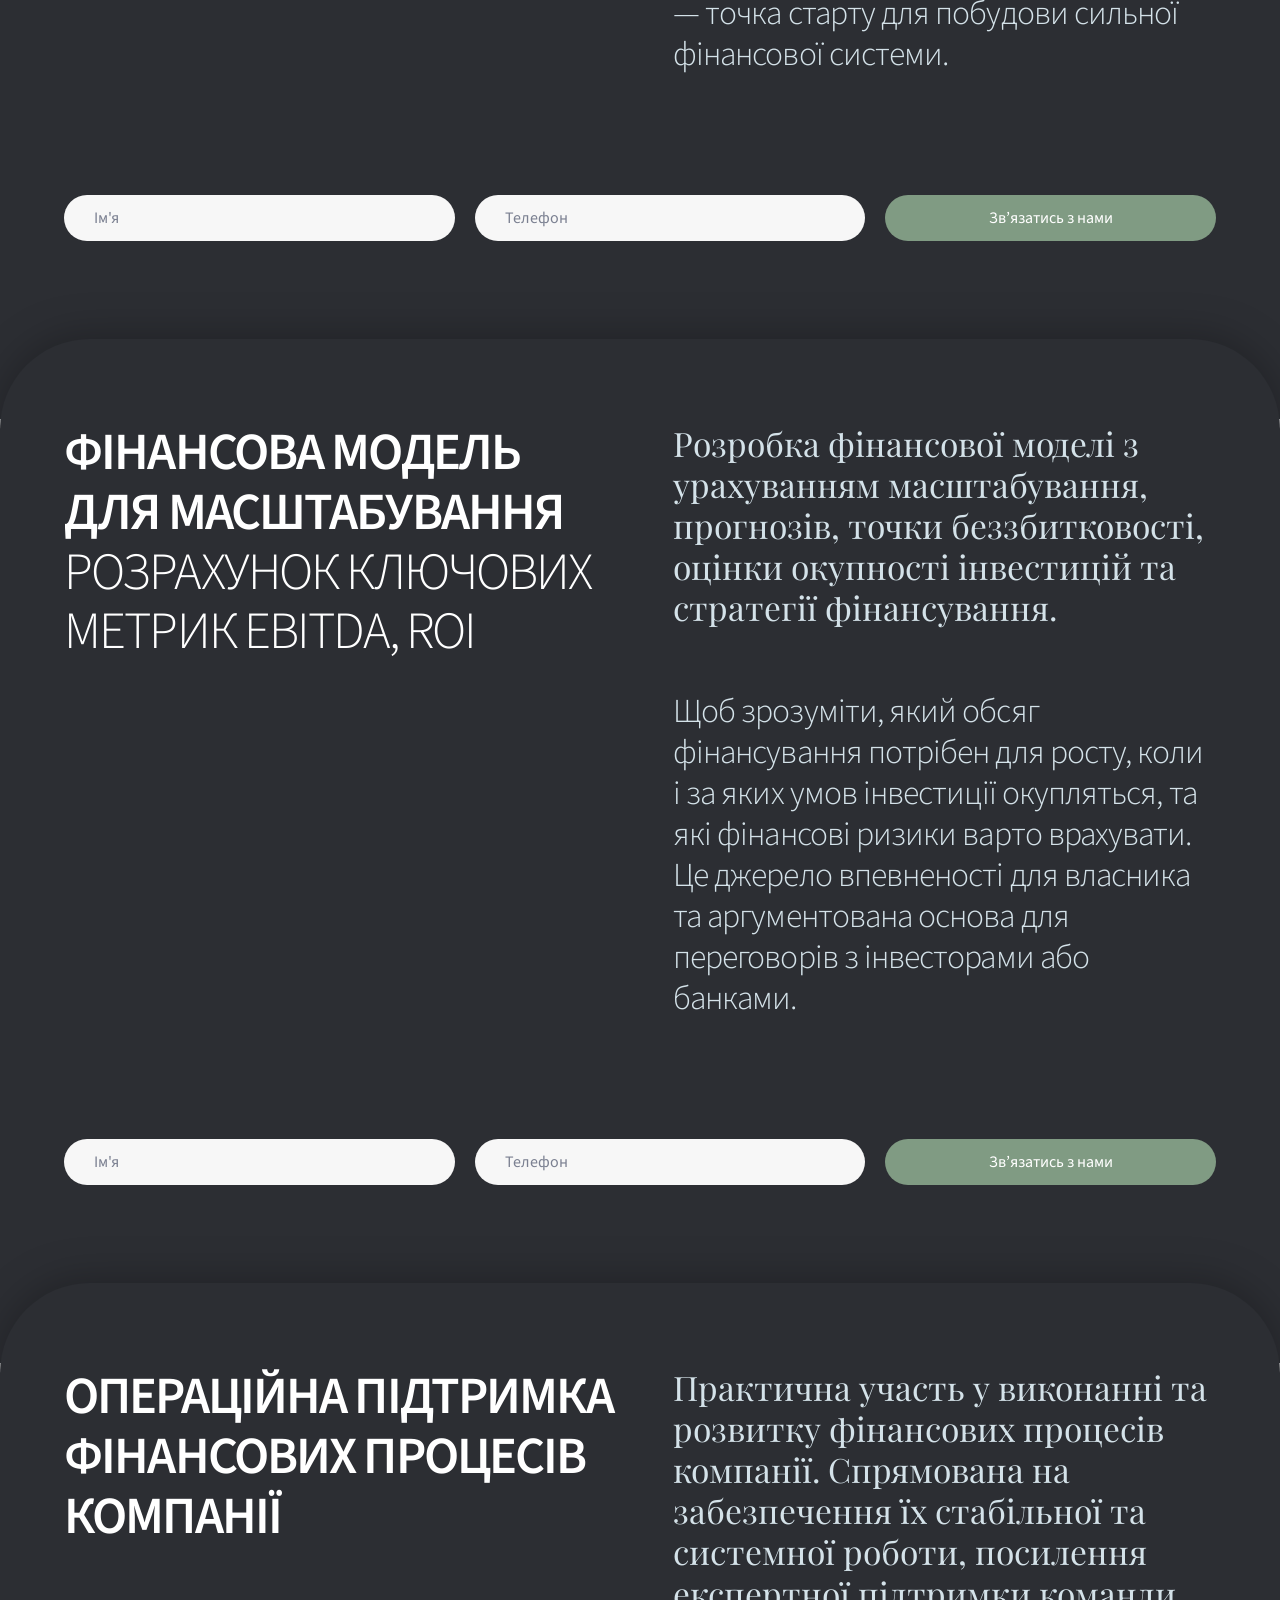
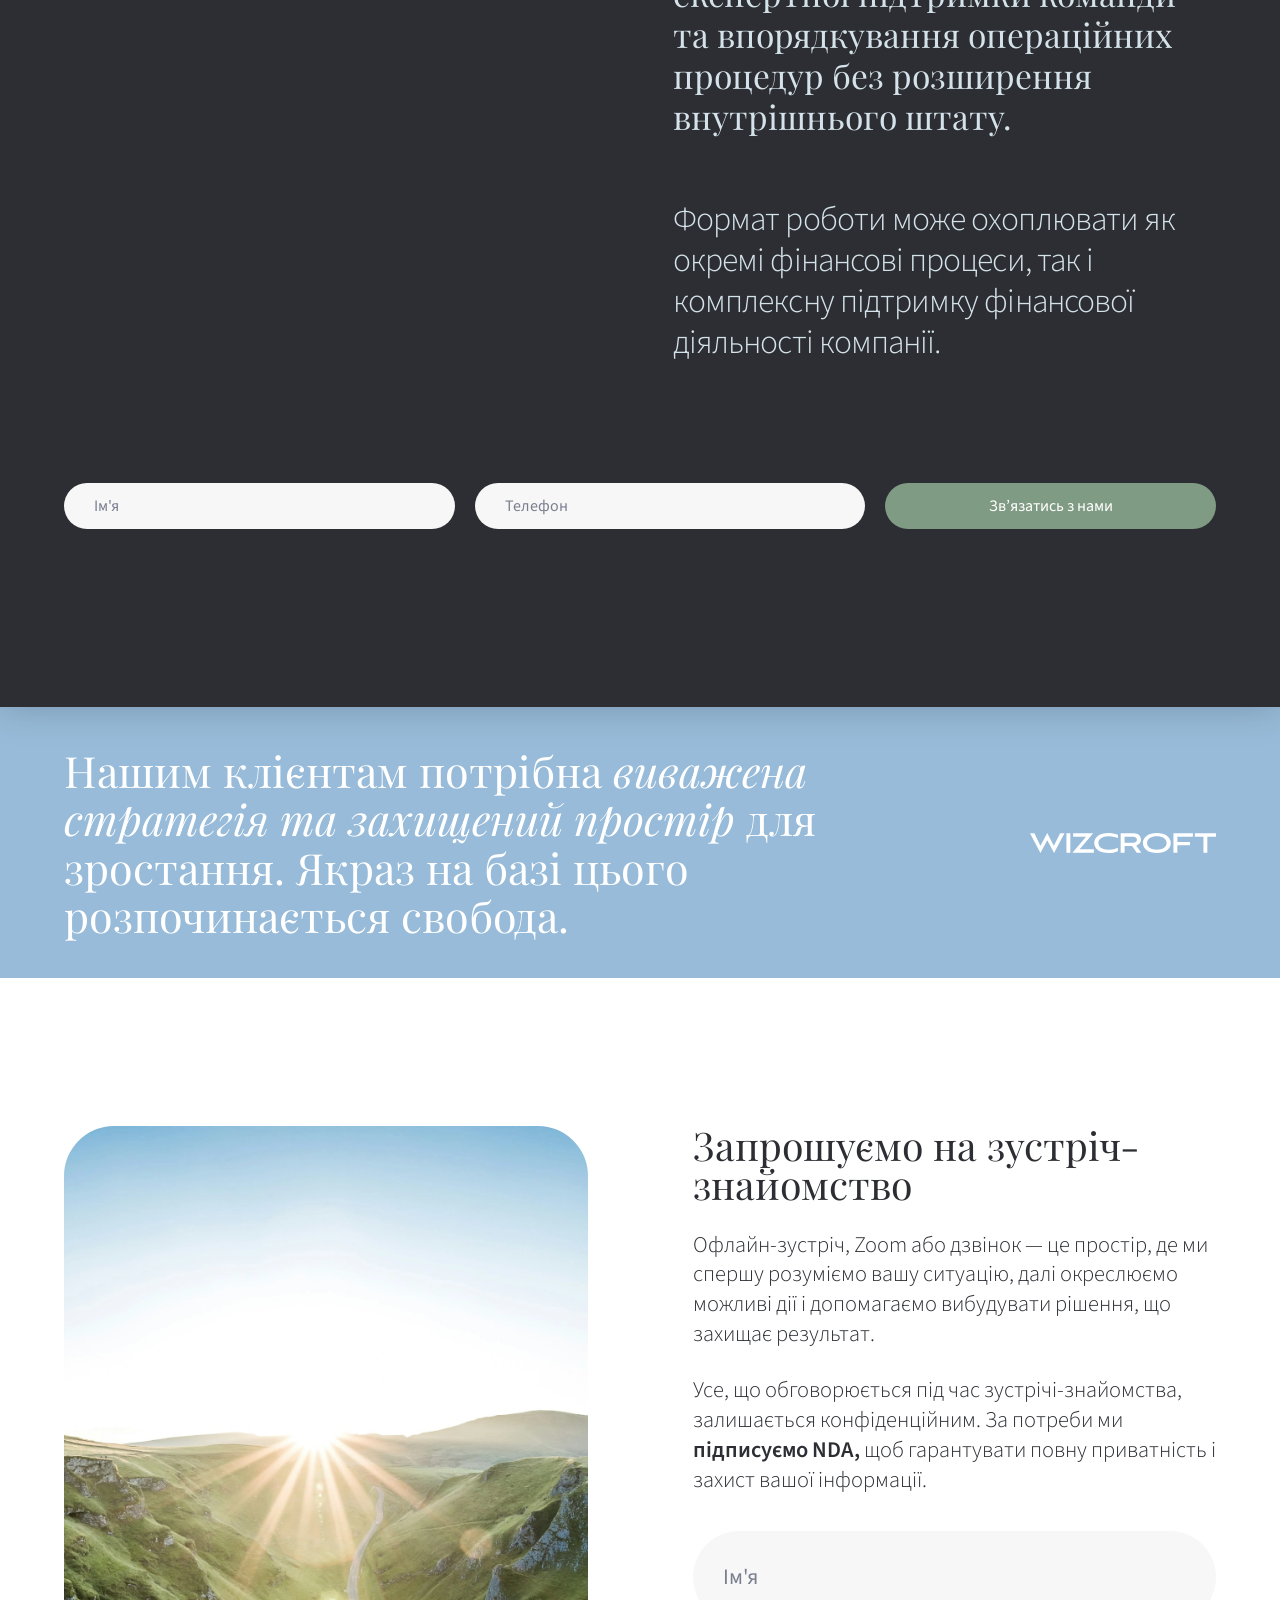
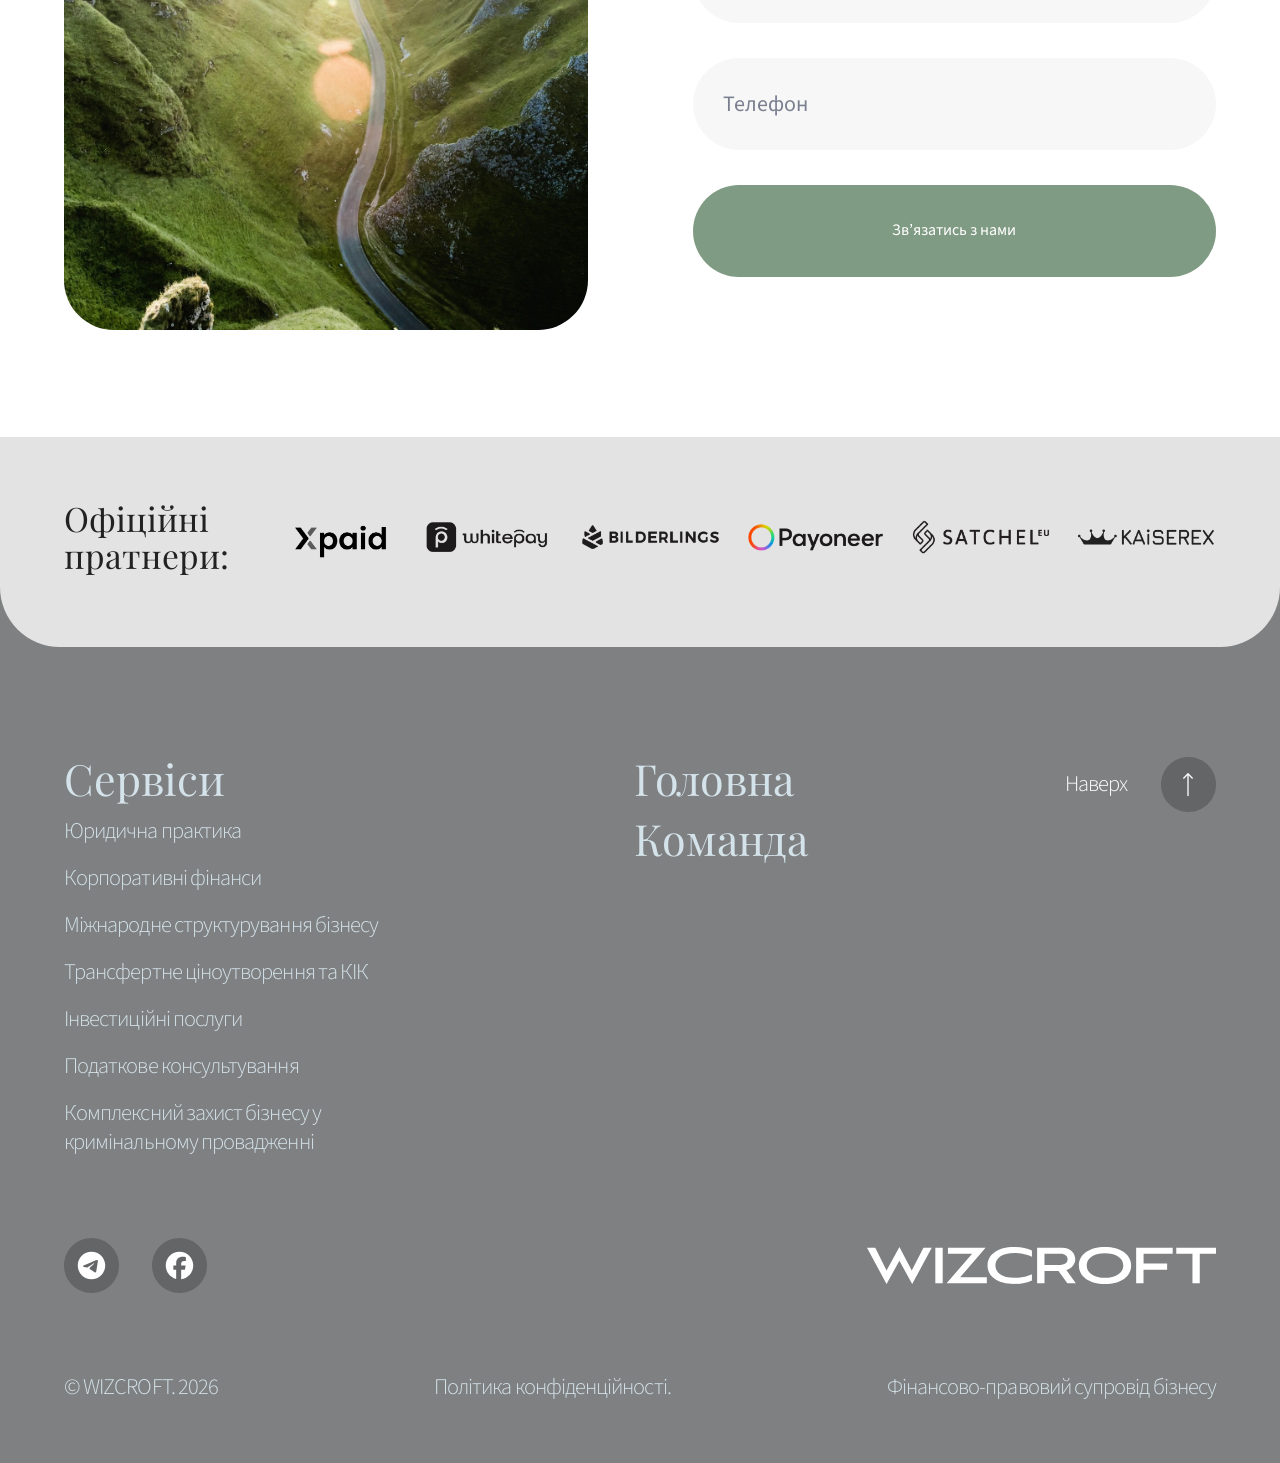
==== commit edeef75a: "final ver1" ====
--- a/corporate.html
+++ b/corporate.html
@@ -38,8 +38,8 @@
                 <li><a href="international.html">Міжнародне структурування бізнесу</a></li>
                 <li><a href="tcu-kik.html">Трансфертне ціноутворення та КІК</a></li>
                 <li><a href="investment.html">Інвестиційні послуги</a></li>
-                <li><a href="index.html">Податкове консультування</a></li>
-                <li><a href="index.html">Комплексний захист бізнесу у кримінальному провадженні</a></li>
+                <li><a href="tax.html">Податкове консультування</a></li>
+                <li><a href="criminal.html">Комплексний захист бізнесу у кримінальному провадженні</a></li>
               </ul>
             </span>
             <a href="#result" class="nav__item">Результат</a>
@@ -355,8 +355,8 @@
             <a href="international.html">Міжнародне структурування бізнесу</a>
             <a href="tcu-kik.html">Трансфертне ціноутворення та КІК</a>
             <a href="investment.html">Інвестиційні послуги</a>
-            <a href="index.html">Податкове консультування</a>
-            <a href="index.html" class="footer__services-multiline">Комплексний захист бізнесу у<br>кримінальному провадженні</a>
+            <a href="tax.html">Податкове консультування</a>
+            <a href="criminal.html" class="footer__services-multiline">Комплексний захист бізнесу у<br>кримінальному провадженні</a>
           </nav>
           <nav class="footer__nav" aria-label="Навігація">
             <a href="index.html">Головна</a>
--- a/css/style.css
+++ b/css/style.css
@@ -366,7 +366,9 @@
 /* =========================================================
    FOOTER
    ========================================================= */
-.footer { position: relative; color: var(--c-light); overflow: hidden; }
+/* pulled up under the partners block (whose rounded bottom corners then
+   reveal this dark footer, removing the hard edge) */
+.footer { position: relative; z-index: 0; margin-top: -60px; padding-top: 60px; color: var(--c-light); overflow: hidden; }
 .footer__overlay { position: absolute; inset: 0; background: var(--overlay); z-index: 0; pointer-events: none; }
 .footer__inner { position: relative; z-index: 1; padding-block: 160px 60px; }
 
@@ -742,6 +744,8 @@
 .page-intl .fixed-bg { background-image: url("../img/bg/Image-hero-legal-intl.jpg"); }
 .page-tcu  .fixed-bg { background-image: url("../img/bg/Image-hero-tcukik.jpg"); }
 .page-invest .fixed-bg { background-image: url("../img/bg/Image-hero-invest.jpg"); }
+.page-tax  .fixed-bg { background-image: url("../img/bg/Image-hero-tax.jpg"); }
+.page-crim .fixed-bg { background-image: url("../img/bg/Image-hero-crim.webp"); }
 
 /* investment disclaimer footnote (above the CTA) */
 .intro__note { margin-top: 40px; font-weight: 300; font-size: 26.1px; line-height: 29.883px; letter-spacing: -0.9338px; color: var(--c-green); }
